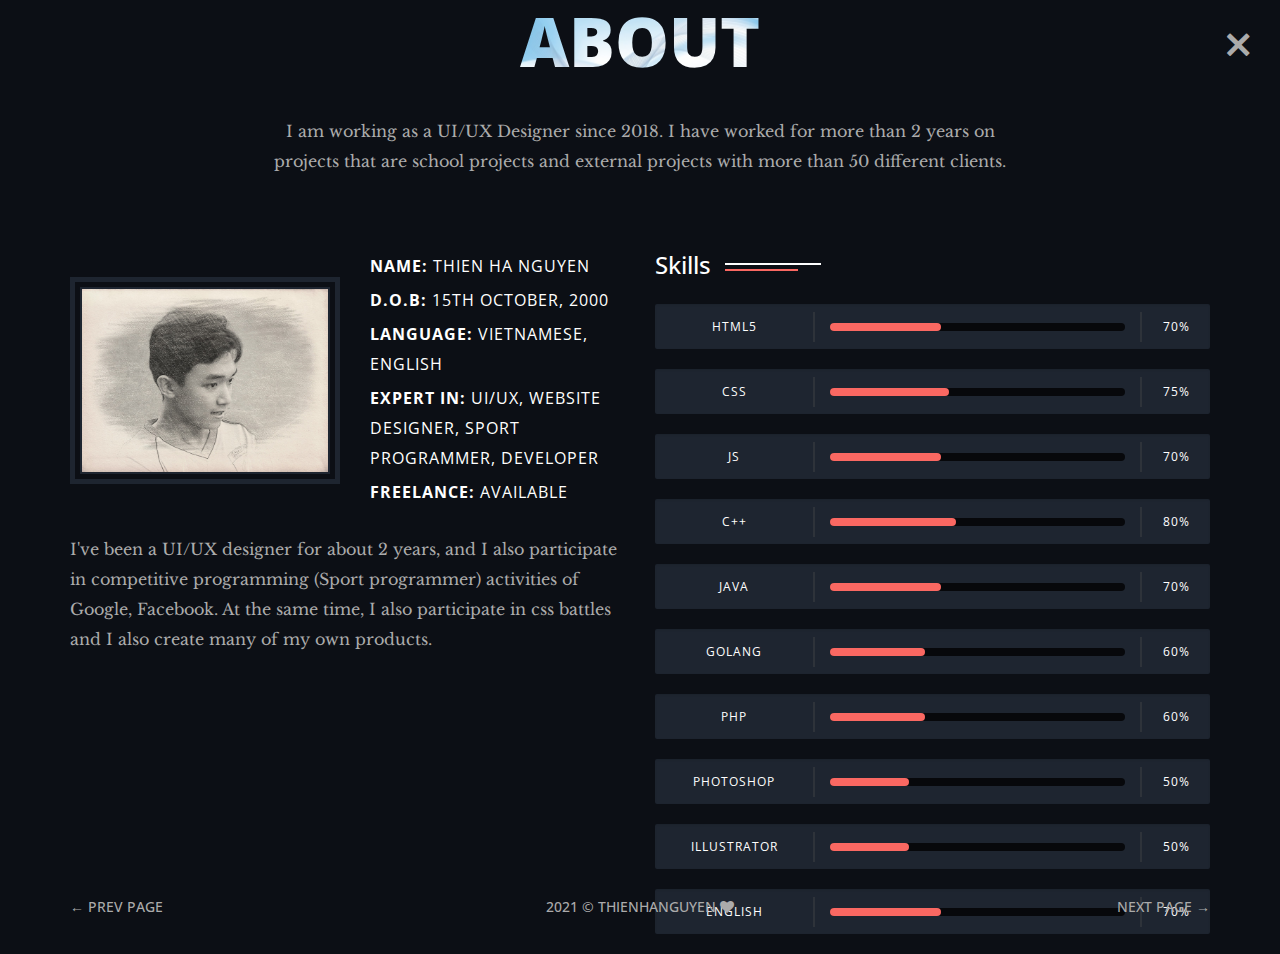
==== about.html @ 77c4aa9f "Update" ====
<!DOCTYPE html>
<html class="no-js" lang="">
    <head>
        <!-- meta charset -->
        <meta charset="utf-8">
        <!-- site title -->
        <title>NguyenThienHa | Portfolio</title>
        <!-- meta description -->
        <meta name="description" content="">
        <!-- mobile viwport meta -->
        <meta name="viewport" content="width=device-width, initial-scale=1">
        <!-- fevicon -->
        <link rel="shortcut icon" type="image/x-icon" href="favicon.ico">
        
        <!-- ================================
        CSS Files
        ================================= -->
        <link href="https://fonts.googleapis.com/css?family=Libre+Baskerville:400,400i|Open+Sans:400,600,700,800" rel="stylesheet">
        <link href="https://fonts.googleapis.com/css?family=Poppins:300,400,500,600,700" rel="stylesheet">
        <link href="https://fonts.googleapis.com/css?family=Abril+Fatface&display=swap" rel="stylesheet">
        <link rel="stylesheet" href="https://stackpath.bootstrapcdn.com/font-awesome/4.7.0/css/font-awesome.min.css">
        <link rel="stylesheet" href="css/themefisher-fonts.min.css">
        <link rel="stylesheet" href="css/bootstrap.min.css">
        <link rel="stylesheet" href="css/main.css">
        <link rel="stylesheet" href="css/dark.css">
        <link id="color-changer" rel="stylesheet" href="css/colors/color-0.css">
    </head>

    <body class="dark">

        <div class="preloader">
            <div class="loading-mask"></div>
            <div class="loading-mask"></div>
            <div class="loading-mask"></div>
            <div class="loading-mask"></div>
            <div class="loading-mask"></div>
        </div>
        

        <main class="site-wrapper">
            <div class="pt-table">
                <div class="pt-tablecell page-about relative">
                    <!-- .close -->
                    <a href="./" class="page-close"><i class="tf-ion-close"></i></a>
                    <!-- /.close -->

                    <div class="container">
                        <div class="row">
                            <div class="col-xs-12 col-md-offset-1 col-md-10 col-lg-offset-2 col-lg-8">
                                <div class="page-title text-center">
                                    <h2 style="background-image: url(img/bg1.jpg)">About <span class="title-bg">Nguyen Thien Ha</span></h2>
                                    <p>I am working as a UI/UX Designer since 2018. I have worked for more than 2 years on projects that are school projects and external projects with more than 50 different clients.</p>
                                </div>
                            </div>

                            <div class="col-xs-12 col-md-6">
                                <div class="about-author">
                                    <figure class="author-thumb">
                                        <img src="img/author.png" alt="">
                                    </figure> <!-- /.author-bio -->
                                    <div class="author-desc">
                                        <p><b>Name:</b> Thien Ha Nguyen</p>
                                        <p><b>D.O.B:</b> 15th October, 2000</p>
                                        <p><b>Language:</b> Vietnamese, English</p>
                                        <p><b>Expert in:</b> UI/UX, Website designer, Sport programmer, Developer</p>
                                        <p><b>Freelance:</b> Available</p>
                                    </div>
                                    <!-- /.author-desc -->
                                </div> <!-- /.about-author -->
                                <p>I've been a UI/UX designer for about 2 years, and I also participate in competitive programming (Sport programmer) activities of Google, Facebook. At the same time, I also participate in css battles and I also create many of my own products.</p>
                            </div> <!-- /.col -->

                            <div class="col-xs-12 col-md-6">
                                <div class="section-title clear">
                                    <h3>Skills</h3>
                                </div>
                                <div class="skill-wrapper">
                                    <div class="progress clear">
                                        <div class="skill-name">HTML5</div>
                                        <div class="skill-bar">
                                            <div class="bar"></div>
                                        </div>
                                        <div class="skill-lavel" data-skill-value="70%"></div>
                                    </div> <!-- /.progress -->
                                    <div class="progress clear">
                                        <div class="skill-name">css</div>
                                        <div class="skill-bar">
                                            <div class="bar"></div>
                                        </div>
                                        <div class="skill-lavel" data-skill-value="75%"></div>
                                    </div> <!-- /.progress -->
                                    <div class="progress clear">
                                        <div class="skill-name">JS</div>
                                        <div class="skill-bar">
                                            <div class="bar"></div>
                                        </div>
                                        <div class="skill-lavel" data-skill-value="70%"></div>
                                    </div> <!-- /.progress -->
                                    <div class="progress clear">
                                        <div class="skill-name">C++</div>
                                        <div class="skill-bar">
                                            <div class="bar"></div>
                                        </div>
                                        <div class="skill-lavel" data-skill-value="80%"></div>
                                    </div> <!-- /.progress -->
                                    <div class="progress clear">
                                        <div class="skill-name">Java</div>
                                        <div class="skill-bar">
                                            <div class="bar"></div>
                                        </div>
                                        <div class="skill-lavel" data-skill-value="70%"></div>
                                    </div> <!-- /.progress -->
                                    <div class="progress clear">
                                        <div class="skill-name">Golang</div>
                                        <div class="skill-bar">
                                            <div class="bar"></div>
                                        </div>
                                        <div class="skill-lavel" data-skill-value="60%"></div>
                                    </div> <!-- /.progress -->
                                    <div class="progress clear">
                                        <div class="skill-name">PHP</div>
                                        <div class="skill-bar">
                                            <div class="bar"></div>
                                        </div>
                                        <div class="skill-lavel" data-skill-value="60%"></div>
                                    </div> <!-- /.progress -->
                                    <div class="progress clear">
                                        <div class="skill-name">Photoshop</div>
                                        <div class="skill-bar">
                                            <div class="bar"></div>
                                        </div>
                                        <div class="skill-lavel" data-skill-value="50%"></div>
                                    </div> <!-- /.progress -->
                                    <div class="progress clear">
                                        <div class="skill-name">Illustrator</div>
                                        <div class="skill-bar">
                                            <div class="bar"></div>
                                        </div>
                                        <div class="skill-lavel" data-skill-value="50%"></div>
                                    </div> <!-- /.progress -->                                   
                                    <div class="progress clear">
                                        <div class="skill-name">English</div>
                                        <div class="skill-bar">
                                            <div class="bar"></div>
                                        </div>
                                        <div class="skill-lavel" data-skill-value="70%"></div>
                                    </div> <!-- /.progress -->
                                </div> <!-- /.skill-wrapper -->
                            </div> <!-- /.col -->
                        </div> <!-- /.row -->
                    </div> <!-- /.container -->

                    <nav class="page-nav clear">
                        <div class="container">
                            <div class="flex flex-middle space-between">
                                <span class="prev-page"><a href="welcome.html" class="link">&larr; Prev Page</a></span>
                                <span class="copyright hidden-xs">2021 &copy; ThienHaNguyen <i class="fa fa-heart" aria-hidden="true"></i></span>
                                <span class="next-page"><a href="services.html" class="link">Next Page &rarr;</a></span>
                            </div>
                        </div>
                        <!-- /.page-nav -->
                    </nav>
                    <!-- /.container -->
                </div> <!-- /.pt-tablecell -->
            </div> <!-- /.pt-table -->
        </main> <!-- /.site-wrapper -->
        
        <!-- ================================
        JavaScript Libraries
        ================================= -->
        <script src="js/vendor/jquery-2.2.4.min.js"></script>
        <script src="js/vendor/bootstrap.min.js"></script>
        <script src="js/jquery.easing.min.js"></script>
        <script src="js/isotope.pkgd.min.js"></script>
        <script src="js/jquery.nicescroll.min.js"></script>
        <script src="js/owl.carousel.min.js"></script>
        <script src="js/jquery-validation.min.js"></script>
        <script src="js/main.js"></script>
    </body>
</html>
---- css/themefisher-fonts.min.css ----
@font-face {
  font-family: 'themefisher-font';
  src:  url('../fonts/themefisher-font.eot?ug5hnh');
  src:  url('../fonts/themefisher-font.eot?ug5hnh#iefix') format('embedded-opentype'),
    url('../fonts/themefisher-font.ttf?ug5hnh') format('truetype'),
    url('../fonts/themefisher-font.woff?ug5hnh') format('woff'),
    url('../fonts/themefisher-font.svg?ug5hnh#themefisher-font') format('svg');
  font-weight: normal;
  font-style: normal;
}

[class^="tf-"], [class*=" tf-"] {
  /* use !important to prevent issues with browser extensions that change fonts */
  font-family: 'themefisher-font' !important;
  speak: none;
  font-style: normal;
  font-weight: normal;
  font-variant: normal;
  text-transform: none;
  line-height: 1;

  /* Better Font Rendering =========== */
  -webkit-font-smoothing: antialiased;
  -moz-osx-font-smoothing: grayscale;
}

.tf-ion-alert-circled:before {
  content: "\f100";
}
.tf-ion-alert:before {
  content: "\f101";
}
.tf-ion-android-add-circle:before {
  content: "\f359";
}
.tf-ion-android-add:before {
  content: "\f2c7";
}
.tf-ion-android-alarm-clock:before {
  content: "\f35a";
}
.tf-ion-android-alert:before {
  content: "\f35b";
}
.tf-ion-android-apps:before {
  content: "\f35c";
}
.tf-ion-android-archive:before {
  content: "\f2c9";
}
.tf-ion-android-arrow-back:before {
  content: "\f2ca";
}
.tf-ion-android-arrow-down:before {
  content: "\f35d";
}
.tf-ion-android-arrow-dropdown-circle:before {
  content: "\f35e";
}
.tf-ion-android-arrow-dropdown:before {
  content: "\f35f";
}
.tf-ion-android-arrow-dropleft-circle:before {
  content: "\f360";
}
.tf-ion-android-arrow-dropleft:before {
  content: "\f361";
}
.tf-ion-android-arrow-dropright-circle:before {
  content: "\f362";
}
.tf-ion-android-arrow-dropright:before {
  content: "\f363";
}
.tf-ion-android-arrow-dropup-circle:before {
  content: "\f364";
}
.tf-ion-android-arrow-dropup:before {
  content: "\f365";
}
.tf-ion-android-arrow-forward:before {
  content: "\f30f";
}
.tf-ion-android-arrow-up:before {
  content: "\f366";
}
.tf-ion-android-attach:before {
  content: "\f367";
}
.tf-ion-android-bar:before {
  content: "\f368";
}
.tf-ion-android-bicycle:before {
  content: "\f369";
}
.tf-ion-android-boat:before {
  content: "\f36a";
}
.tf-ion-android-bookmark:before {
  content: "\f36b";
}
.tf-ion-android-bulb:before {
  content: "\f36c";
}
.tf-ion-android-bus:before {
  content: "\f36d";
}
.tf-ion-android-calendar:before {
  content: "\f2d1";
}
.tf-ion-android-call:before {
  content: "\f2d2";
}
.tf-ion-android-camera:before {
  content: "\f2d3";
}
.tf-ion-android-cancel:before {
  content: "\f36e";
}
.tf-ion-android-car:before {
  content: "\f36f";
}
.tf-ion-android-cart:before {
  content: "\f370";
}
.tf-ion-android-chat:before {
  content: "\f2d4";
}
.tf-ion-android-checkbox-blank:before {
  content: "\f371";
}
.tf-ion-android-checkbox-outline-blank:before {
  content: "\f372";
}
.tf-ion-android-checkbox-outline:before {
  content: "\f373";
}
.tf-ion-android-checkbox:before {
  content: "\f374";
}
.tf-ion-android-checkmark-circle:before {
  content: "\f375";
}
.tf-ion-android-clipboard:before {
  content: "\f376";
}
.tf-ion-android-close:before {
  content: "\f2d7";
}
.tf-ion-android-cloud-circle:before {
  content: "\f377";
}
.tf-ion-android-cloud-done:before {
  content: "\f378";
}
.tf-ion-android-cloud-outline:before {
  content: "\f379";
}
.tf-ion-android-cloud:before {
  content: "\f37a";
}
.tf-ion-android-color-palette:before {
  content: "\f37b";
}
.tf-ion-android-compass:before {
  content: "\f37c";
}
.tf-ion-android-contact:before {
  content: "\f2d8";
}
.tf-ion-android-contacts:before {
  content: "\f2d9";
}
.tf-ion-android-contract:before {
  content: "\f37d";
}
.tf-ion-android-create:before {
  content: "\f37e";
}
.tf-ion-android-delete:before {
  content: "\f37f";
}
.tf-ion-android-desktop:before {
  content: "\f380";
}
.tf-ion-android-document:before {
  content: "\f381";
}
.tf-ion-android-done-all:before {
  content: "\f382";
}
.tf-ion-android-done:before {
  content: "\f383";
}
.tf-ion-android-download:before {
  content: "\f2dd";
}
.tf-ion-android-drafts:before {
  content: "\f384";
}
.tf-ion-android-exit:before {
  content: "\f385";
}
.tf-ion-android-expand:before {
  content: "\f386";
}
.tf-ion-android-favorite-outline:before {
  content: "\f387";
}
.tf-ion-android-favorite:before {
  content: "\f388";
}
.tf-ion-android-film:before {
  content: "\f389";
}
.tf-ion-android-folder-open:before {
  content: "\f38a";
}
.tf-ion-android-folder:before {
  content: "\f2e0";
}
.tf-ion-android-funnel:before {
  content: "\f38b";
}
.tf-ion-android-globe:before {
  content: "\f38c";
}
.tf-ion-android-hand:before {
  content: "\f2e3";
}
.tf-ion-android-hangout:before {
  content: "\f38d";
}
.tf-ion-android-happy:before {
  content: "\f38e";
}
.tf-ion-android-home:before {
  content: "\f38f";
}
.tf-ion-android-image:before {
  content: "\f2e4";
}
.tf-ion-android-laptop:before {
  content: "\f390";
}
.tf-ion-android-list:before {
  content: "\f391";
}
.tf-ion-android-locate:before {
  content: "\f2e9";
}
.tf-ion-android-lock:before {
  content: "\f392";
}
.tf-ion-android-mail:before {
  content: "\f2eb";
}
.tf-ion-android-map:before {
  content: "\f393";
}
.tf-ion-android-menu:before {
  content: "\f394";
}
.tf-ion-android-microphone-off:before {
  content: "\f395";
}
.tf-ion-android-microphone:before {
  content: "\f2ec";
}
.tf-ion-android-more-horizontal:before {
  content: "\f396";
}
.tf-ion-android-more-vertical:before {
  content: "\f397";
}
.tf-ion-android-navigate:before {
  content: "\f398";
}
.tf-ion-android-notifications-none:before {
  content: "\f399";
}
.tf-ion-android-notifications-off:before {
  content: "\f39a";
}
.tf-ion-android-notifications:before {
  content: "\f39b";
}
.tf-ion-android-open:before {
  content: "\f39c";
}
.tf-ion-android-options:before {
  content: "\f39d";
}
.tf-ion-android-people:before {
  content: "\f39e";
}
.tf-ion-android-person-add:before {
  content: "\f39f";
}
.tf-ion-android-person:before {
  content: "\f3a0";
}
.tf-ion-android-phone-landscape:before {
  content: "\f3a1";
}
.tf-ion-android-phone-portrait:before {
  content: "\f3a2";
}
.tf-ion-android-pin:before {
  content: "\f3a3";
}
.tf-ion-android-plane:before {
  content: "\f3a4";
}
.tf-ion-android-playstore:before {
  content: "\f2f0";
}
.tf-ion-android-print:before {
  content: "\f3a5";
}
.tf-ion-android-radio-button-off:before {
  content: "\f3a6";
}
.tf-ion-android-radio-button-on:before {
  content: "\f3a7";
}
.tf-ion-android-refresh:before {
  content: "\f3a8";
}
.tf-ion-android-remove-circle:before {
  content: "\f3a9";
}
.tf-ion-android-remove:before {
  content: "\f2f4";
}
.tf-ion-android-restaurant:before {
  content: "\f3aa";
}
.tf-ion-android-sad:before {
  content: "\f3ab";
}
.tf-ion-android-search:before {
  content: "\f2f5";
}
.tf-ion-android-send:before {
  content: "\f2f6";
}
.tf-ion-android-settings:before {
  content: "\f2f7";
}
.tf-ion-android-share-alt:before {
  content: "\f3ac";
}
.tf-ion-android-share:before {
  content: "\f2f8";
}
.tf-ion-android-star-half:before {
  content: "\f3ad";
}
.tf-ion-android-star-outline:before {
  content: "\f3ae";
}
.tf-ion-android-star:before {
  content: "\f2fc";
}
.tf-ion-android-stopwatch:before {
  content: "\f2fd";
}
.tf-ion-android-subway:before {
  content: "\f3af";
}
.tf-ion-android-sunny:before {
  content: "\f3b0";
}
.tf-ion-android-sync:before {
  content: "\f3b1";
}
.tf-ion-android-textsms:before {
  content: "\f3b2";
}
.tf-ion-android-time:before {
  content: "\f3b3";
}
.tf-ion-android-train:before {
  content: "\f3b4";
}
.tf-ion-android-unlock:before {
  content: "\f3b5";
}
.tf-ion-android-upload:before {
  content: "\f3b6";
}
.tf-ion-android-volume-down:before {
  content: "\f3b7";
}
.tf-ion-android-volume-mute:before {
  content: "\f3b8";
}
.tf-ion-android-volume-off:before {
  content: "\f3b9";
}
.tf-ion-android-volume-up:before {
  content: "\f3ba";
}
.tf-ion-android-walk:before {
  content: "\f3bb";
}
.tf-ion-android-warning:before {
  content: "\f3bc";
}
.tf-ion-android-watch:before {
  content: "\f3bd";
}
.tf-ion-android-wifi:before {
  content: "\f305";
}
.tf-ion-aperture:before {
  content: "\f313";
}
.tf-ion-archive:before {
  content: "\f102";
}
.tf-ion-arrow-down-a:before {
  content: "\f103";
}
.tf-ion-arrow-down-b:before {
  content: "\f104";
}
.tf-ion-arrow-down-c:before {
  content: "\f105";
}
.tf-ion-arrow-expand:before {
  content: "\f25e";
}
.tf-ion-arrow-graph-down-left:before {
  content: "\f25f";
}
.tf-ion-arrow-graph-down-right:before {
  content: "\f260";
}
.tf-ion-arrow-graph-up-left:before {
  content: "\f261";
}
.tf-ion-arrow-graph-up-right:before {
  content: "\f262";
}
.tf-ion-arrow-left-a:before {
  content: "\f106";
}
.tf-ion-arrow-left-b:before {
  content: "\f107";
}
.tf-ion-arrow-left-c:before {
  content: "\f108";
}
.tf-ion-arrow-move:before {
  content: "\f263";
}
.tf-ion-arrow-resize:before {
  content: "\f264";
}
.tf-ion-arrow-return-left:before {
  content: "\f265";
}
.tf-ion-arrow-return-right:before {
  content: "\f266";
}
.tf-ion-arrow-right-a:before {
  content: "\f109";
}
.tf-ion-arrow-right-b:before {
  content: "\f10a";
}
.tf-ion-arrow-right-c:before {
  content: "\f10b";
}
.tf-ion-arrow-shrink:before {
  content: "\f267";
}
.tf-ion-arrow-swap:before {
  content: "\f268";
}
.tf-ion-arrow-up-a:before {
  content: "\f10c";
}
.tf-ion-arrow-up-b:before {
  content: "\f10d";
}
.tf-ion-arrow-up-c:before {
  content: "\f10e";
}
.tf-ion-asterisk:before {
  content: "\f314";
}
.tf-ion-at:before {
  content: "\f10f";
}
.tf-ion-backspace-outline:before {
  content: "\f3be";
}
.tf-ion-backspace:before {
  content: "\f3bf";
}
.tf-ion-bag:before {
  content: "\f110";
}
.tf-ion-battery-charging:before {
  content: "\f111";
}
.tf-ion-battery-empty:before {
  content: "\f112";
}
.tf-ion-battery-full:before {
  content: "\f113";
}
.tf-ion-battery-half:before {
  content: "\f114";
}
.tf-ion-battery-low:before {
  content: "\f115";
}
.tf-ion-beaker:before {
  content: "\f269";
}
.tf-ion-beer:before {
  content: "\f26a";
}
.tf-ion-bluetooth:before {
  content: "\f116";
}
.tf-ion-bonfire:before {
  content: "\f315";
}
.tf-ion-bookmark:before {
  content: "\f26b";
}
.tf-ion-bowtie:before {
  content: "\f3c0";
}
.tf-ion-briefcase:before {
  content: "\f26c";
}
.tf-ion-bug:before {
  content: "\f2be";
}
.tf-ion-calculator:before {
  content: "\f26d";
}
.tf-ion-calendar:before {
  content: "\f117";
}
.tf-ion-camera:before {
  content: "\f118";
}
.tf-ion-card:before {
  content: "\f119";
}
.tf-ion-cash:before {
  content: "\f316";
}
.tf-ion-chatbox-working:before {
  content: "\f11a";
}
.tf-ion-chatbox:before {
  content: "\f11b";
}
.tf-ion-chatboxes:before {
  content: "\f11c";
}
.tf-ion-chatbubble-working:before {
  content: "\f11d";
}
.tf-ion-chatbubble:before {
  content: "\f11e";
}
.tf-ion-chatbubbles:before {
  content: "\f11f";
}
.tf-ion-checkmark-circled:before {
  content: "\f120";
}
.tf-ion-checkmark-round:before {
  content: "\f121";
}
.tf-ion-checkmark:before {
  content: "\f122";
}
.tf-ion-chevron-down:before {
  content: "\f123";
}
.tf-ion-chevron-left:before {
  content: "\f124";
}
.tf-ion-chevron-right:before {
  content: "\f125";
}
.tf-ion-chevron-up:before {
  content: "\f126";
}
.tf-ion-clipboard:before {
  content: "\f127";
}
.tf-ion-clock:before {
  content: "\f26e";
}
.tf-ion-close-circled:before {
  content: "\f128";
}
.tf-ion-close-round:before {
  content: "\f129";
}
.tf-ion-close:before {
  content: "\f12a";
}
.tf-ion-closed-captioning:before {
  content: "\f317";
}
.tf-ion-cloud:before {
  content: "\f12b";
}
.tf-ion-code-download:before {
  content: "\f26f";
}
.tf-ion-code-working:before {
  content: "\f270";
}
.tf-ion-code:before {
  content: "\f271";
}
.tf-ion-coffee:before {
  content: "\f272";
}
.tf-ion-compass:before {
  content: "\f273";
}
.tf-ion-compose:before {
  content: "\f12c";
}
.tf-ion-connection-bars:before {
  content: "\f274";
}
.tf-ion-contrast:before {
  content: "\f275";
}
.tf-ion-crop:before {
  content: "\f3c1";
}
.tf-ion-cube:before {
  content: "\f318";
}
.tf-ion-disc:before {
  content: "\f12d";
}
.tf-ion-document-text:before {
  content: "\f12e";
}
.tf-ion-document:before {
  content: "\f12f";
}
.tf-ion-drag:before {
  content: "\f130";
}
.tf-ion-earth:before {
  content: "\f276";
}
.tf-ion-easel:before {
  content: "\f3c2";
}
.tf-ion-edit:before {
  content: "\f2bf";
}
.tf-ion-egg:before {
  content: "\f277";
}
.tf-ion-eject:before {
  content: "\f131";
}
.tf-ion-email-unread:before {
  content: "\f3c3";
}
.tf-ion-email:before {
  content: "\f132";
}
.tf-ion-erlenmeyer-flask-bubbles:before {
  content: "\f3c4";
}
.tf-ion-erlenmeyer-flask:before {
  content: "\f3c5";
}
.tf-ion-eye-disabled:before {
  content: "\f306";
}
.tf-ion-eye:before {
  content: "\f133";
}
.tf-ion-female:before {
  content: "\f278";
}
.tf-ion-filing:before {
  content: "\f134";
}
.tf-ion-film-marker:before {
  content: "\f135";
}
.tf-ion-fireball:before {
  content: "\f319";
}
.tf-ion-flag:before {
  content: "\f279";
}
.tf-ion-flame:before {
  content: "\f31a";
}
.tf-ion-flash-off:before {
  content: "\f136";
}
.tf-ion-flash:before {
  content: "\f137";
}
.tf-ion-folder:before {
  content: "\f139";
}
.tf-ion-fork-repo:before {
  content: "\f2c0";
}
.tf-ion-fork:before {
  content: "\f27a";
}
.tf-ion-forward:before {
  content: "\f13a";
}
.tf-ion-funnel:before {
  content: "\f31b";
}
.tf-ion-gear-a:before {
  content: "\f13d";
}
.tf-ion-gear-b:before {
  content: "\f13e";
}
.tf-ion-grid:before {
  content: "\f13f";
}
.tf-ion-hammer:before {
  content: "\f27b";
}
.tf-ion-happy-outline:before {
  content: "\f3c6";
}
.tf-ion-happy:before {
  content: "\f31c";
}
.tf-ion-headphone:before {
  content: "\f140";
}
.tf-ion-heart-broken:before {
  content: "\f31d";
}
.tf-ion-heart:before {
  content: "\f141";
}
.tf-ion-help-buoy:before {
  content: "\f27c";
}
.tf-ion-help-circled:before {
  content: "\f142";
}
.tf-ion-help:before {
  content: "\f143";
}
.tf-ion-home:before {
  content: "\f144";
}
.tf-ion-icecream:before {
  content: "\f27d";
}
.tf-ion-image:before {
  content: "\f147";
}
.tf-ion-images:before {
  content: "\f148";
}
.tf-ion-information-circled:before {
  content: "\f149";
}
.tf-ion-information:before {
  content: "\f14a";
}
.tf-ion-ionic:before {
  content: "\f14b";
}
.tf-ion-ios-alarm-outline:before {
  content: "\f3c7";
}
.tf-ion-ios-alarm:before {
  content: "\f3c8";
}
.tf-ion-ios-albums-outline:before {
  content: "\f3c9";
}
.tf-ion-ios-albums:before {
  content: "\f3ca";
}
.tf-ion-ios-americanfootball-outline:before {
  content: "\f3cb";
}
.tf-ion-ios-americanfootball:before {
  content: "\f3cc";
}
.tf-ion-ios-analytics-outline:before {
  content: "\f3cd";
}
.tf-ion-ios-analytics:before {
  content: "\f3ce";
}
.tf-ion-ios-arrow-back:before {
  content: "\f3cf";
}
.tf-ion-ios-arrow-down:before {
  content: "\f3d0";
}
.tf-ion-ios-arrow-forward:before {
  content: "\f3d1";
}
.tf-ion-ios-arrow-left:before {
  content: "\f3d2";
}
.tf-ion-ios-arrow-right:before {
  content: "\f3d3";
}
.tf-ion-ios-arrow-thin-down:before {
  content: "\f3d4";
}
.tf-ion-ios-arrow-thin-left:before {
  content: "\f3d5";
}
.tf-ion-ios-arrow-thin-right:before {
  content: "\f3d6";
}
.tf-ion-ios-arrow-thin-up:before {
  content: "\f3d7";
}
.tf-ion-ios-arrow-up:before {
  content: "\f3d8";
}
.tf-ion-ios-at-outline:before {
  content: "\f3d9";
}
.tf-ion-ios-at:before {
  content: "\f3da";
}
.tf-ion-ios-barcode-outline:before {
  content: "\f3db";
}
.tf-ion-ios-barcode:before {
  content: "\f3dc";
}
.tf-ion-ios-baseball-outline:before {
  content: "\f3dd";
}
.tf-ion-ios-baseball:before {
  content: "\f3de";
}
.tf-ion-ios-basketball-outline:before {
  content: "\f3df";
}
.tf-ion-ios-basketball:before {
  content: "\f3e0";
}
.tf-ion-ios-bell-outline:before {
  content: "\f3e1";
}
.tf-ion-ios-bell:before {
  content: "\f3e2";
}
.tf-ion-ios-body-outline:before {
  content: "\f3e3";
}
.tf-ion-ios-body:before {
  content: "\f3e4";
}
.tf-ion-ios-bolt-outline:before {
  content: "\f3e5";
}
.tf-ion-ios-bolt:before {
  content: "\f3e6";
}
.tf-ion-ios-book-outline:before {
  content: "\f3e7";
}
.tf-ion-ios-book:before {
  content: "\f3e8";
}
.tf-ion-ios-bookmarks-outline:before {
  content: "\f3e9";
}
.tf-ion-ios-bookmarks:before {
  content: "\f3ea";
}
.tf-ion-ios-box-outline:before {
  content: "\f3eb";
}
.tf-ion-ios-box:before {
  content: "\f3ec";
}
.tf-ion-ios-briefcase-outline:before {
  content: "\f3ed";
}
.tf-ion-ios-briefcase:before {
  content: "\f3ee";
}
.tf-ion-ios-browsers-outline:before {
  content: "\f3ef";
}
.tf-ion-ios-browsers:before {
  content: "\f3f0";
}
.tf-ion-ios-calculator-outline:before {
  content: "\f3f1";
}
.tf-ion-ios-calculator:before {
  content: "\f3f2";
}
.tf-ion-ios-calendar-outline:before {
  content: "\f3f3";
}
.tf-ion-ios-calendar:before {
  content: "\f3f4";
}
.tf-ion-ios-camera-outline:before {
  content: "\f3f5";
}
.tf-ion-ios-camera:before {
  content: "\f3f6";
}
.tf-ion-ios-cart-outline:before {
  content: "\f3f7";
}
.tf-ion-ios-cart:before {
  content: "\f3f8";
}
.tf-ion-ios-chatboxes-outline:before {
  content: "\f3f9";
}
.tf-ion-ios-chatboxes:before {
  content: "\f3fa";
}
.tf-ion-ios-chatbubble-outline:before {
  content: "\f3fb";
}
.tf-ion-ios-chatbubble:before {
  content: "\f3fc";
}
.tf-ion-ios-checkmark-empty:before {
  content: "\f3fd";
}
.tf-ion-ios-checkmark-outline:before {
  content: "\f3fe";
}
.tf-ion-ios-checkmark:before {
  content: "\f3ff";
}
.tf-ion-ios-circle-filled:before {
  content: "\f400";
}
.tf-ion-ios-circle-outline:before {
  content: "\f401";
}
.tf-ion-ios-clock-outline:before {
  content: "\f402";
}
.tf-ion-ios-clock:before {
  content: "\f403";
}
.tf-ion-ios-close-empty:before {
  content: "\f404";
}
.tf-ion-ios-close-outline:before {
  content: "\f405";
}
.tf-ion-ios-close:before {
  content: "\f406";
}
.tf-ion-ios-cloud-download-outline:before {
  content: "\f407";
}
.tf-ion-ios-cloud-download:before {
  content: "\f408";
}
.tf-ion-ios-cloud-outline:before {
  content: "\f409";
}
.tf-ion-ios-cloud-upload-outline:before {
  content: "\f40a";
}
.tf-ion-ios-cloud-upload:before {
  content: "\f40b";
}
.tf-ion-ios-cloud:before {
  content: "\f40c";
}
.tf-ion-ios-cloudy-night-outline:before {
  content: "\f40d";
}
.tf-ion-ios-cloudy-night:before {
  content: "\f40e";
}
.tf-ion-ios-cloudy-outline:before {
  content: "\f40f";
}
.tf-ion-ios-cloudy:before {
  content: "\f410";
}
.tf-ion-ios-cog-outline:before {
  content: "\f411";
}
.tf-ion-ios-cog:before {
  content: "\f412";
}
.tf-ion-ios-color-filter-outline:before {
  content: "\f413";
}
.tf-ion-ios-color-filter:before {
  content: "\f414";
}
.tf-ion-ios-color-wand-outline:before {
  content: "\f415";
}
.tf-ion-ios-color-wand:before {
  content: "\f416";
}
.tf-ion-ios-compose-outline:before {
  content: "\f417";
}
.tf-ion-ios-compose:before {
  content: "\f418";
}
.tf-ion-ios-contact-outline:before {
  content: "\f419";
}
.tf-ion-ios-contact:before {
  content: "\f41a";
}
.tf-ion-ios-copy-outline:before {
  content: "\f41b";
}
.tf-ion-ios-copy:before {
  content: "\f41c";
}
.tf-ion-ios-crop-strong:before {
  content: "\f41d";
}
.tf-ion-ios-crop:before {
  content: "\f41e";
}
.tf-ion-ios-download-outline:before {
  content: "\f41f";
}
.tf-ion-ios-download:before {
  content: "\f420";
}
.tf-ion-ios-drag:before {
  content: "\f421";
}
.tf-ion-ios-email-outline:before {
  content: "\f422";
}
.tf-ion-ios-email:before {
  content: "\f423";
}
.tf-ion-ios-eye-outline:before {
  content: "\f424";
}
.tf-ion-ios-eye:before {
  content: "\f425";
}
.tf-ion-ios-fastforward-outline:before {
  content: "\f426";
}
.tf-ion-ios-fastforward:before {
  content: "\f427";
}
.tf-ion-ios-filing-outline:before {
  content: "\f428";
}
.tf-ion-ios-filing:before {
  content: "\f429";
}
.tf-ion-ios-film-outline:before {
  content: "\f42a";
}
.tf-ion-ios-film:before {
  content: "\f42b";
}
.tf-ion-ios-flag-outline:before {
  content: "\f42c";
}
.tf-ion-ios-flag:before {
  content: "\f42d";
}
.tf-ion-ios-flame-outline:before {
  content: "\f42e";
}
.tf-ion-ios-flame:before {
  content: "\f42f";
}
.tf-ion-ios-flask-outline:before {
  content: "\f430";
}
.tf-ion-ios-flask:before {
  content: "\f431";
}
.tf-ion-ios-flower-outline:before {
  content: "\f432";
}
.tf-ion-ios-flower:before {
  content: "\f433";
}
.tf-ion-ios-folder-outline:before {
  content: "\f434";
}
.tf-ion-ios-folder:before {
  content: "\f435";
}
.tf-ion-ios-football-outline:before {
  content: "\f436";
}
.tf-ion-ios-football:before {
  content: "\f437";
}
.tf-ion-ios-game-controller-a-outline:before {
  content: "\f438";
}
.tf-ion-ios-game-controller-a:before {
  content: "\f439";
}
.tf-ion-ios-game-controller-b-outline:before {
  content: "\f43a";
}
.tf-ion-ios-game-controller-b:before {
  content: "\f43b";
}
.tf-ion-ios-gear-outline:before {
  content: "\f43c";
}
.tf-ion-ios-gear:before {
  content: "\f43d";
}
.tf-ion-ios-glasses-outline:before {
  content: "\f43e";
}
.tf-ion-ios-glasses:before {
  content: "\f43f";
}
.tf-ion-ios-grid-view-outline:before {
  content: "\f440";
}
.tf-ion-ios-grid-view:before {
  content: "\f441";
}
.tf-ion-ios-heart-outline:before {
  content: "\f442";
}
.tf-ion-ios-heart:before {
  content: "\f443";
}
.tf-ion-ios-help-empty:before {
  content: "\f444";
}
.tf-ion-ios-help-outline:before {
  content: "\f445";
}
.tf-ion-ios-help:before {
  content: "\f446";
}
.tf-ion-ios-home-outline:before {
  content: "\f447";
}
.tf-ion-ios-home:before {
  content: "\f448";
}
.tf-ion-ios-infinite-outline:before {
  content: "\f449";
}
.tf-ion-ios-infinite:before {
  content: "\f44a";
}
.tf-ion-ios-information-empty:before {
  content: "\f44b";
}
.tf-ion-ios-information-outline:before {
  content: "\f44c";
}
.tf-ion-ios-information:before {
  content: "\f44d";
}
.tf-ion-ios-ionic-outline:before {
  content: "\f44e";
}
.tf-ion-ios-keypad-outline:before {
  content: "\f44f";
}
.tf-ion-ios-keypad:before {
  content: "\f450";
}
.tf-ion-ios-lightbulb-outline:before {
  content: "\f451";
}
.tf-ion-ios-lightbulb:before {
  content: "\f452";
}
.tf-ion-ios-list-outline:before {
  content: "\f453";
}
.tf-ion-ios-list:before {
  content: "\f454";
}
.tf-ion-ios-location-outline:before {
  content: "\f455";
}
.tf-ion-ios-location:before {
  content: "\f456";
}
.tf-ion-ios-locked-outline:before {
  content: "\f457";
}
.tf-ion-ios-locked:before {
  content: "\f458";
}
.tf-ion-ios-loop-strong:before {
  content: "\f459";
}
.tf-ion-ios-loop:before {
  content: "\f45a";
}
.tf-ion-ios-medical-outline:before {
  content: "\f45b";
}
.tf-ion-ios-medical:before {
  content: "\f45c";
}
.tf-ion-ios-medkit-outline:before {
  content: "\f45d";
}
.tf-ion-ios-medkit:before {
  content: "\f45e";
}
.tf-ion-ios-mic-off:before {
  content: "\f45f";
}
.tf-ion-ios-mic-outline:before {
  content: "\f460";
}
.tf-ion-ios-mic:before {
  content: "\f461";
}
.tf-ion-ios-minus-empty:before {
  content: "\f462";
}
.tf-ion-ios-minus-outline:before {
  content: "\f463";
}
.tf-ion-ios-minus:before {
  content: "\f464";
}
.tf-ion-ios-monitor-outline:before {
  content: "\f465";
}
.tf-ion-ios-monitor:before {
  content: "\f466";
}
.tf-ion-ios-moon-outline:before {
  content: "\f467";
}
.tf-ion-ios-moon:before {
  content: "\f468";
}
.tf-ion-ios-more-outline:before {
  content: "\f469";
}
.tf-ion-ios-more:before {
  content: "\f46a";
}
.tf-ion-ios-musical-note:before {
  content: "\f46b";
}
.tf-ion-ios-musical-notes:before {
  content: "\f46c";
}
.tf-ion-ios-navigate-outline:before {
  content: "\f46d";
}
.tf-ion-ios-navigate:before {
  content: "\f46e";
}
.tf-ion-ios-nutrition-outline:before {
  content: "\f46f";
}
.tf-ion-ios-nutrition:before {
  content: "\f470";
}
.tf-ion-ios-paper-outline:before {
  content: "\f471";
}
.tf-ion-ios-paper:before {
  content: "\f472";
}
.tf-ion-ios-paperplane-outline:before {
  content: "\f473";
}
.tf-ion-ios-paperplane:before {
  content: "\f474";
}
.tf-ion-ios-partlysunny-outline:before {
  content: "\f475";
}
.tf-ion-ios-partlysunny:before {
  content: "\f476";
}
.tf-ion-ios-pause-outline:before {
  content: "\f477";
}
.tf-ion-ios-pause:before {
  content: "\f478";
}
.tf-ion-ios-paw-outline:before {
  content: "\f479";
}
.tf-ion-ios-paw:before {
  content: "\f47a";
}
.tf-ion-ios-people-outline:before {
  content: "\f47b";
}
.tf-ion-ios-people:before {
  content: "\f47c";
}
.tf-ion-ios-person-outline:before {
  content: "\f47d";
}
.tf-ion-ios-person:before {
  content: "\f47e";
}
.tf-ion-ios-personadd-outline:before {
  content: "\f47f";
}
.tf-ion-ios-personadd:before {
  content: "\f480";
}
.tf-ion-ios-photos-outline:before {
  content: "\f481";
}
.tf-ion-ios-photos:before {
  content: "\f482";
}
.tf-ion-ios-pie-outline:before {
  content: "\f483";
}
.tf-ion-ios-pie:before {
  content: "\f484";
}
.tf-ion-ios-pint-outline:before {
  content: "\f485";
}
.tf-ion-ios-pint:before {
  content: "\f486";
}
.tf-ion-ios-play-outline:before {
  content: "\f487";
}
.tf-ion-ios-play:before {
  content: "\f488";
}
.tf-ion-ios-plus-empty:before {
  content: "\f489";
}
.tf-ion-ios-plus-outline:before {
  content: "\f48a";
}
.tf-ion-ios-plus:before {
  content: "\f48b";
}
.tf-ion-ios-pricetag-outline:before {
  content: "\f48c";
}
.tf-ion-ios-pricetag:before {
  content: "\f48d";
}
.tf-ion-ios-pricetags-outline:before {
  content: "\f48e";
}
.tf-ion-ios-pricetags:before {
  content: "\f48f";
}
.tf-ion-ios-printer-outline:before {
  content: "\f490";
}
.tf-ion-ios-printer:before {
  content: "\f491";
}
.tf-ion-ios-pulse-strong:before {
  content: "\f492";
}
.tf-ion-ios-pulse:before {
  content: "\f493";
}
.tf-ion-ios-rainy-outline:before {
  content: "\f494";
}
.tf-ion-ios-rainy:before {
  content: "\f495";
}
.tf-ion-ios-recording-outline:before {
  content: "\f496";
}
.tf-ion-ios-recording:before {
  content: "\f497";
}
.tf-ion-ios-redo-outline:before {
  content: "\f498";
}
.tf-ion-ios-redo:before {
  content: "\f499";
}
.tf-ion-ios-refresh-empty:before {
  content: "\f49a";
}
.tf-ion-ios-refresh-outline:before {
  content: "\f49b";
}
.tf-ion-ios-refresh:before {
  content: "\f49c";
}
.tf-ion-ios-reload:before {
  content: "\f49d";
}
.tf-ion-ios-reverse-camera-outline:before {
  content: "\f49e";
}
.tf-ion-ios-reverse-camera:before {
  content: "\f49f";
}
.tf-ion-ios-rewind-outline:before {
  content: "\f4a0";
}
.tf-ion-ios-rewind:before {
  content: "\f4a1";
}
.tf-ion-ios-rose-outline:before {
  content: "\f4a2";
}
.tf-ion-ios-rose:before {
  content: "\f4a3";
}
.tf-ion-ios-search-strong:before {
  content: "\f4a4";
}
.tf-ion-ios-search:before {
  content: "\f4a5";
}
.tf-ion-ios-settings-strong:before {
  content: "\f4a6";
}
.tf-ion-ios-settings:before {
  content: "\f4a7";
}
.tf-ion-ios-shuffle-strong:before {
  content: "\f4a8";
}
.tf-ion-ios-shuffle:before {
  content: "\f4a9";
}
.tf-ion-ios-skipbackward-outline:before {
  content: "\f4aa";
}
.tf-ion-ios-skipbackward:before {
  content: "\f4ab";
}
.tf-ion-ios-skipforward-outline:before {
  content: "\f4ac";
}
.tf-ion-ios-skipforward:before {
  content: "\f4ad";
}
.tf-ion-ios-snowy:before {
  content: "\f4ae";
}
.tf-ion-ios-speedometer-outline:before {
  content: "\f4af";
}
.tf-ion-ios-speedometer:before {
  content: "\f4b0";
}
.tf-ion-ios-star-half:before {
  content: "\f4b1";
}
.tf-ion-ios-star-outline:before {
  content: "\f4b2";
}
.tf-ion-ios-star:before {
  content: "\f4b3";
}
.tf-ion-ios-stopwatch-outline:before {
  content: "\f4b4";
}
.tf-ion-ios-stopwatch:before {
  content: "\f4b5";
}
.tf-ion-ios-sunny-outline:before {
  content: "\f4b6";
}
.tf-ion-ios-sunny:before {
  content: "\f4b7";
}
.tf-ion-ios-telephone-outline:before {
  content: "\f4b8";
}
.tf-ion-ios-telephone:before {
  content: "\f4b9";
}
.tf-ion-ios-tennisball-outline:before {
  content: "\f4ba";
}
.tf-ion-ios-tennisball:before {
  content: "\f4bb";
}
.tf-ion-ios-thunderstorm-outline:before {
  content: "\f4bc";
}
.tf-ion-ios-thunderstorm:before {
  content: "\f4bd";
}
.tf-ion-ios-time-outline:before {
  content: "\f4be";
}
.tf-ion-ios-time:before {
  content: "\f4bf";
}
.tf-ion-ios-timer-outline:before {
  content: "\f4c0";
}
.tf-ion-ios-timer:before {
  content: "\f4c1";
}
.tf-ion-ios-toggle-outline:before {
  content: "\f4c2";
}
.tf-ion-ios-toggle:before {
  content: "\f4c3";
}
.tf-ion-ios-trash-outline:before {
  content: "\f4c4";
}
.tf-ion-ios-trash:before {
  content: "\f4c5";
}
.tf-ion-ios-undo-outline:before {
  content: "\f4c6";
}
.tf-ion-ios-undo:before {
  content: "\f4c7";
}
.tf-ion-ios-unlocked-outline:before {
  content: "\f4c8";
}
.tf-ion-ios-unlocked:before {
  content: "\f4c9";
}
.tf-ion-ios-upload-outline:before {
  content: "\f4ca";
}
.tf-ion-ios-upload:before {
  content: "\f4cb";
}
.tf-ion-ios-videocam-outline:before {
  content: "\f4cc";
}
.tf-ion-ios-videocam:before {
  content: "\f4cd";
}
.tf-ion-ios-volume-high:before {
  content: "\f4ce";
}
.tf-ion-ios-volume-low:before {
  content: "\f4cf";
}
.tf-ion-ios-wineglass-outline:before {
  content: "\f4d0";
}
.tf-ion-ios-wineglass:before {
  content: "\f4d1";
}
.tf-ion-ios-world-outline:before {
  content: "\f4d2";
}
.tf-ion-ios-world:before {
  content: "\f4d3";
}
.tf-ion-ipad:before {
  content: "\f1f9";
}
.tf-ion-iphone:before {
  content: "\f1fa";
}
.tf-ion-ipod:before {
  content: "\f1fb";
}
.tf-ion-jet:before {
  content: "\f295";
}
.tf-ion-key:before {
  content: "\f296";
}
.tf-ion-knife:before {
  content: "\f297";
}
.tf-ion-laptop:before {
  content: "\f1fc";
}
.tf-ion-leaf:before {
  content: "\f1fd";
}
.tf-ion-levels:before {
  content: "\f298";
}
.tf-ion-lightbulb:before {
  content: "\f299";
}
.tf-ion-link:before {
  content: "\f1fe";
}
.tf-ion-load-a:before {
  content: "\f29a";
}
.tf-ion-load-b:before {
  content: "\f29b";
}
.tf-ion-load-c:before {
  content: "\f29c";
}
.tf-ion-load-d:before {
  content: "\f29d";
}
.tf-ion-location:before {
  content: "\f1ff";
}
.tf-ion-lock-combination:before {
  content: "\f4d4";
}
.tf-ion-locked:before {
  content: "\f200";
}
.tf-ion-log-in:before {
  content: "\f29e";
}
.tf-ion-log-out:before {
  content: "\f29f";
}
.tf-ion-loop:before {
  content: "\f201";
}
.tf-ion-magnet:before {
  content: "\f2a0";
}
.tf-ion-male:before {
  content: "\f2a1";
}
.tf-ion-man:before {
  content: "\f202";
}
.tf-ion-map:before {
  content: "\f203";
}
.tf-ion-medkit:before {
  content: "\f2a2";
}
.tf-ion-merge:before {
  content: "\f33f";
}
.tf-ion-mic-a:before {
  content: "\f204";
}
.tf-ion-mic-b:before {
  content: "\f205";
}
.tf-ion-mic-c:before {
  content: "\f206";
}
.tf-ion-minus-circled:before {
  content: "\f207";
}
.tf-ion-minus-round:before {
  content: "\f208";
}
.tf-ion-minus:before {
  content: "\f209";
}
.tf-ion-model-s:before {
  content: "\f2c1";
}
.tf-ion-monitor:before {
  content: "\f20a";
}
.tf-ion-more:before {
  content: "\f20b";
}
.tf-ion-mouse:before {
  content: "\f340";
}
.tf-ion-music-note:before {
  content: "\f20c";
}
.tf-ion-navicon-round:before {
  content: "\f20d";
}
.tf-ion-navicon:before {
  content: "\f20e";
}
.tf-ion-navigate:before {
  content: "\f2a3";
}
.tf-ion-network:before {
  content: "\f341";
}
.tf-ion-no-smoking:before {
  content: "\f2c2";
}
.tf-ion-nuclear:before {
  content: "\f2a4";
}
.tf-ion-outlet:before {
  content: "\f342";
}
.tf-ion-paintbrush:before {
  content: "\f4d5";
}
.tf-ion-paintbucket:before {
  content: "\f4d6";
}
.tf-ion-paper-airplane:before {
  content: "\f2c3";
}
.tf-ion-paperclip:before {
  content: "\f20f";
}
.tf-ion-pause:before {
  content: "\f210";
}
.tf-ion-person-add:before {
  content: "\f211";
}
.tf-ion-person-stalker:before {
  content: "\f212";
}
.tf-ion-person:before {
  content: "\f213";
}
.tf-ion-pie-graph:before {
  content: "\f2a5";
}
.tf-ion-pin:before {
  content: "\f2a6";
}
.tf-ion-pinpoint:before {
  content: "\f2a7";
}
.tf-ion-pizza:before {
  content: "\f2a8";
}
.tf-ion-plane:before {
  content: "\f214";
}
.tf-ion-planet:before {
  content: "\f343";
}
.tf-ion-play:before {
  content: "\f215";
}
.tf-ion-playstation:before {
  content: "\f30a";
}
.tf-ion-plus-circled:before {
  content: "\f216";
}
.tf-ion-plus-round:before {
  content: "\f217";
}
.tf-ion-plus:before {
  content: "\f218";
}
.tf-ion-podium:before {
  content: "\f344";
}
.tf-ion-pound:before {
  content: "\f219";
}
.tf-ion-power:before {
  content: "\f2a9";
}
.tf-ion-pricetag:before {
  content: "\f2aa";
}
.tf-ion-pricetags:before {
  content: "\f2ab";
}
.tf-ion-printer:before {
  content: "\f21a";
}
.tf-ion-pull-request:before {
  content: "\f345";
}
.tf-ion-qr-scanner:before {
  content: "\f346";
}
.tf-ion-quote:before {
  content: "\f347";
}
.tf-ion-radio-waves:before {
  content: "\f2ac";
}
.tf-ion-record:before {
  content: "\f21b";
}
.tf-ion-refresh:before {
  content: "\f21c";
}
.tf-ion-reply-all:before {
  content: "\f21d";
}
.tf-ion-reply:before {
  content: "\f21e";
}
.tf-ion-ribbon-a:before {
  content: "\f348";
}
.tf-ion-ribbon-b:before {
  content: "\f349";
}
.tf-ion-sad-outline:before {
  content: "\f4d7";
}
.tf-ion-sad:before {
  content: "\f34a";
}
.tf-ion-scissors:before {
  content: "\f34b";
}
.tf-ion-search:before {
  content: "\f21f";
}
.tf-ion-settings:before {
  content: "\f2ad";
}
.tf-ion-share:before {
  content: "\f220";
}
.tf-ion-shuffle:before {
  content: "\f221";
}
.tf-ion-skip-backward:before {
  content: "\f222";
}
.tf-ion-skip-forward:before {
  content: "\f223";
}
.tf-ion-social-android-outline:before {
  content: "\f224";
}
.tf-ion-social-android:before {
  content: "\f225";
}
.tf-ion-social-angular-outline:before {
  content: "\f4d8";
}
.tf-ion-social-angular:before {
  content: "\f4d9";
}
.tf-ion-social-apple-outline:before {
  content: "\f226";
}
.tf-ion-social-apple:before {
  content: "\f227";
}
.tf-ion-social-bitcoin-outline:before {
  content: "\f2ae";
}
.tf-ion-social-bitcoin:before {
  content: "\f2af";
}
.tf-ion-social-buffer-outline:before {
  content: "\f228";
}
.tf-ion-social-buffer:before {
  content: "\f229";
}
.tf-ion-social-chrome-outline:before {
  content: "\f4da";
}
.tf-ion-social-chrome:before {
  content: "\f4db";
}
.tf-ion-social-codepen-outline:before {
  content: "\f4dc";
}
.tf-ion-social-codepen:before {
  content: "\f4dd";
}
.tf-ion-social-css3-outline:before {
  content: "\f4de";
}
.tf-ion-social-css3:before {
  content: "\f4df";
}
.tf-ion-social-designernews-outline:before {
  content: "\f22a";
}
.tf-ion-social-designernews:before {
  content: "\f22b";
}
.tf-ion-social-dribbble-outline:before {
  content: "\f22c";
}
.tf-ion-social-dribbble:before {
  content: "\f22d";
}
.tf-ion-social-dropbox-outline:before {
  content: "\f22e";
}
.tf-ion-social-dropbox:before {
  content: "\f22f";
}
.tf-ion-social-euro-outline:before {
  content: "\f4e0";
}
.tf-ion-social-euro:before {
  content: "\f4e1";
}
.tf-ion-social-facebook-outline:before {
  content: "\f230";
}
.tf-ion-social-facebook:before {
  content: "\f231";
}
.tf-ion-social-foursquare-outline:before {
  content: "\f34c";
}
.tf-ion-social-foursquare:before {
  content: "\f34d";
}
.tf-ion-social-freebsd-devil:before {
  content: "\f2c4";
}
.tf-ion-social-github-outline:before {
  content: "\f232";
}
.tf-ion-social-github:before {
  content: "\f233";
}
.tf-ion-social-google-outline:before {
  content: "\f34e";
}
.tf-ion-social-google:before {
  content: "\f34f";
}
.tf-ion-social-googleplus-outline:before {
  content: "\f234";
}
.tf-ion-social-googleplus:before {
  content: "\f235";
}
.tf-ion-social-hackernews-outline:before {
  content: "\f236";
}
.tf-ion-social-hackernews:before {
  content: "\f237";
}
.tf-ion-social-html5-outline:before {
  content: "\f4e2";
}
.tf-ion-social-html5:before {
  content: "\f4e3";
}
.tf-ion-social-instagram-outline:before {
  content: "\f350";
}
.tf-ion-social-instagram:before {
  content: "\f351";
}
.tf-ion-social-javascript-outline:before {
  content: "\f4e4";
}
.tf-ion-social-javascript:before {
  content: "\f4e5";
}
.tf-ion-social-linkedin-outline:before {
  content: "\f238";
}
.tf-ion-social-linkedin:before {
  content: "\f239";
}
.tf-ion-social-markdown:before {
  content: "\f4e6";
}
.tf-ion-social-nodejs:before {
  content: "\f4e7";
}
.tf-ion-social-octocat:before {
  content: "\f4e8";
}
.tf-ion-social-pinterest-outline:before {
  content: "\f2b0";
}
.tf-ion-social-pinterest:before {
  content: "\f2b1";
}
.tf-ion-social-python:before {
  content: "\f4e9";
}
.tf-ion-social-reddit-outline:before {
  content: "\f23a";
}
.tf-ion-social-reddit:before {
  content: "\f23b";
}
.tf-ion-social-rss-outline:before {
  content: "\f23c";
}
.tf-ion-social-rss:before {
  content: "\f23d";
}
.tf-ion-social-sass:before {
  content: "\f4ea";
}
.tf-ion-social-skype-outline:before {
  content: "\f23e";
}
.tf-ion-social-skype:before {
  content: "\f23f";
}
.tf-ion-social-snapchat-outline:before {
  content: "\f4eb";
}
.tf-ion-social-snapchat:before {
  content: "\f4ec";
}
.tf-ion-social-tumblr-outline:before {
  content: "\f240";
}
.tf-ion-social-tumblr:before {
  content: "\f241";
}
.tf-ion-social-tux:before {
  content: "\f2c5";
}
.tf-ion-social-twitch-outline:before {
  content: "\f4ed";
}
.tf-ion-social-twitch:before {
  content: "\f4ee";
}
.tf-ion-social-twitter-outline:before {
  content: "\f242";
}
.tf-ion-social-twitter:before {
  content: "\f243";
}
.tf-ion-social-usd-outline:before {
  content: "\f352";
}
.tf-ion-social-usd:before {
  content: "\f353";
}
.tf-ion-social-vimeo-outline:before {
  content: "\f244";
}
.tf-ion-social-vimeo:before {
  content: "\f245";
}
.tf-ion-social-whatsapp-outline:before {
  content: "\f4ef";
}
.tf-ion-social-whatsapp:before {
  content: "\f4f0";
}
.tf-ion-social-windows-outline:before {
  content: "\f246";
}
.tf-ion-social-windows:before {
  content: "\f247";
}
.tf-ion-social-wordpress-outline:before {
  content: "\f248";
}
.tf-ion-social-wordpress:before {
  content: "\f249";
}
.tf-ion-social-yahoo-outline:before {
  content: "\f24a";
}
.tf-ion-social-yahoo:before {
  content: "\f24b";
}
.tf-ion-social-yen-outline:before {
  content: "\f4f1";
}
.tf-ion-social-yen:before {
  content: "\f4f2";
}
.tf-ion-social-youtube-outline:before {
  content: "\f24c";
}
.tf-ion-social-youtube:before {
  content: "\f24d";
}
.tf-ion-soup-can-outline:before {
  content: "\f4f3";
}
.tf-ion-soup-can:before {
  content: "\f4f4";
}
.tf-ion-speakerphone:before {
  content: "\f2b2";
}
.tf-ion-speedometer:before {
  content: "\f2b3";
}
.tf-ion-spoon:before {
  content: "\f2b4";
}
.tf-ion-star:before {
  content: "\f24e";
}
.tf-ion-stats-bars:before {
  content: "\f2b5";
}
.tf-ion-steam:before {
  content: "\f30b";
}
.tf-ion-stop:before {
  content: "\f24f";
}
.tf-ion-thermometer:before {
  content: "\f2b6";
}
.tf-ion-thumbsdown:before {
  content: "\f250";
}
.tf-ion-thumbsup:before {
  content: "\f251";
}
.tf-ion-toggle-filled:before {
  content: "\f354";
}
.tf-ion-toggle:before {
  content: "\f355";
}
.tf-ion-transgender:before {
  content: "\f4f5";
}
.tf-ion-trash-a:before {
  content: "\f252";
}
.tf-ion-trash-b:before {
  content: "\f253";
}
.tf-ion-trophy:before {
  content: "\f356";
}
.tf-ion-tshirt-outline:before {
  content: "\f4f6";
}
.tf-ion-tshirt:before {
  content: "\f4f7";
}
.tf-ion-umbrella:before {
  content: "\f2b7";
}
.tf-ion-university:before {
  content: "\f357";
}
.tf-ion-unlocked:before {
  content: "\f254";
}
.tf-ion-upload:before {
  content: "\f255";
}
.tf-ion-usb:before {
  content: "\f2b8";
}
.tf-ion-videocamera:before {
  content: "\f256";
}
.tf-ion-volume-high:before {
  content: "\f257";
}
.tf-ion-volume-low:before {
  content: "\f258";
}
.tf-ion-volume-medium:before {
  content: "\f259";
}
.tf-ion-volume-mute:before {
  content: "\f25a";
}
.tf-ion-wand:before {
  content: "\f358";
}
.tf-ion-waterdrop:before {
  content: "\f25b";
}
.tf-ion-wifi:before {
  content: "\f25c";
}
.tf-ion-wineglass:before {
  content: "\f2b9";
}
.tf-ion-woman:before {
  content: "\f25d";
}
.tf-ion-wrench:before {
  content: "\f2ba";
}
.tf-ion-xbox:before {
  content: "\f30c";
}
.tf-mobile:before {
  content: "\e000";
}
.tf-laptop:before {
  content: "\e001";
}
.tf-desktop:before {
  content: "\e002";
}
.tf-phone2:before {
  content: "\e004";
}
.tf-document3:before {
  content: "\e005";
}
.tf-documents5:before {
  content: "\e006";
}
.tf-search3:before {
  content: "\e007";
}
.tf-clipboard4:before {
  content: "\e008";
}
.tf-newspaper:before {
  content: "\e009";
}
.tf-notebook9:before {
  content: "\e00a";
}
.tf-book-open:before {
  content: "\e00b";
}
.tf-browser:before {
  content: "\e00c";
}
.tf-calendar2:before {
  content: "\e00d";
}
.tf-presentation:before {
  content: "\e00e";
}
.tf-picture:before {
  content: "\e00f";
}
.tf-pictures:before {
  content: "\e010";
}
.tf-video:before {
  content: "\e011";
}
.tf-camera2:before {
  content: "\e012";
}
.tf-printer:before {
  content: "\e013";
}
.tf-toolbox:before {
  content: "\e014";
}
.tf-briefcase2:before {
  content: "\e015";
}
.tf-wallet:before {
  content: "\e016";
}
.tf-gift2:before {
  content: "\e017";
}
.tf-bargraph:before {
  content: "\e018";
}
.tf-grid:before {
  content: "\e019";
}
.tf-expand2:before {
  content: "\e01a";
}
.tf-focus:before {
  content: "\e01b";
}
.tf-edit:before {
  content: "\e01c";
}
.tf-ribbon:before {
  content: "\e01e";
}
.tf-adjustments:before {
  content: "\e01d";
}
.tf-hourglass:before {
  content: "\e01f";
}
.tf-lock2:before {
  content: "\e020";
}
.tf-megaphone:before {
  content: "\e021";
}
.tf-shield2:before {
  content: "\e022";
}
.tf-trophy6:before {
  content: "\e023";
}
.tf-flag2:before {
  content: "\e024";
}
.tf-map2:before {
  content: "\e025";
}
.tf-puzzle:before {
  content: "\e026";
}
.tf-basket:before {
  content: "\e027";
}
.tf-envelope2:before {
  content: "\e028";
}
.tf-streetsign:before {
  content: "\e029";
}
.tf-telescope:before {
  content: "\e02a";
}
.tf-gears:before {
  content: "\e02b";
}
.tf-key:before {
  content: "\e02c";
}
.tf-paperclip4:before {
  content: "\e02d";
}
.tf-attachment:before {
  content: "\e02e";
}
.tf-pricetags:before {
  content: "\e02f";
}
.tf-lightbulb:before {
  content: "\e030";
}
.tf-layers:before {
  content: "\e031";
}
.tf-pencil2:before {
  content: "\e032";
}
.tf-tools:before {
  content: "\e033";
}
.tf-tools-2:before {
  content: "\e034";
}
.tf-scissors2:before {
  content: "\e035";
}
.tf-paintbrush:before {
  content: "\e036";
}
.tf-magnifying-glass:before {
  content: "\e037";
}
.tf-circle-compass:before {
  content: "\e038";
}
.tf-linegraph:before {
  content: "\e039";
}
.tf-mic:before {
  content: "\e03a";
}
.tf-strategy:before {
  content: "\e03b";
}
.tf-beaker:before {
  content: "\e03c";
}
.tf-caution:before {
  content: "\e03d";
}
.tf-recycle2:before {
  content: "\e03e";
}
.tf-anchor2:before {
  content: "\e03f";
}
.tf-profile-male:before {
  content: "\e040";
}
.tf-profile-female:before {
  content: "\e041";
}
.tf-bike:before {
  content: "\e042";
}
.tf-wine:before {
  content: "\e043";
}
.tf-hotairballoon:before {
  content: "\e044";
}
.tf-globe:before {
  content: "\e045";
}
.tf-genius:before {
  content: "\e046";
}
.tf-map-pin:before {
  content: "\e047";
}
.tf-dial:before {
  content: "\e048";
}
.tf-chat:before {
  content: "\e049";
}
.tf-heart2:before {
  content: "\e04a";
}
.tf-upload2:before {
  content: "\e04c";
}
.tf-download2:before {
  content: "\e04d";
}
.tf-target3:before {
  content: "\e04e";
}
.tf-hazardous:before {
  content: "\e04f";
}
.tf-piechart:before {
  content: "\e050";
}
.tf-speedometer:before {
  content: "\e051";
}
.tf-global:before {
  content: "\e052";
}
.tf-compass:before {
  content: "\e053";
}
.tf-lifesaver:before {
  content: "\e054";
}
.tf-clock:before {
  content: "\e055";
}
.tf-aperture:before {
  content: "\e056";
}
.tf-quote:before {
  content: "\e057";
}
.tf-scope:before {
  content: "\e058";
}
.tf-alarmclock:before {
  content: "\e059";
}
.tf-refresh:before {
  content: "\e05a";
}
.tf-happy:before {
  content: "\e05b";
}
.tf-facebook:before {
  content: "\e05d";
}
.tf-twitter:before {
  content: "\e05e";
}
.tf-googleplus:before {
  content: "\e05f";
}
.tf-rss:before {
  content: "\e060";
}
.tf-tumblr:before {
  content: "\e061";
}
.tf-linkedin:before {
  content: "\e062";
}
.tf-dribbble:before {
  content: "\e063";
}
---- css/main.css ----
/*------------------------------------------------
	Base Styles
-------------------------------------------------*/
body {
  font-family: "Libre Baskerville", serif;
  font-weight: 400;
  font-size: 16px;
  line-height: 30px;
  color: #ababab;
}

a {
  color: inherit;
  -webkit-transition: all 0.3s ease 0s;
  -moz-transition: all 0.3s ease 0s;
  -o-transition: all 0.3s ease 0s;
  transition: all 0.3s ease 0s;
}
a:hover, a:focus {
  color: #ababab;
  text-decoration: none;
  outline: 0 none;
}

h1, h2, h3,
h4, h5, h6 {
  color: #1e2530;
  font-family: "Open Sans", sans-serif;
  margin: 0;
  line-height: 1.3;
}

p {
  margin-bottom: 20px;
}
p:last-child {
  margin-bottom: 0;
}

/*
 * Selection color
 */
::-moz-selection {
  background-color: #FA6862;
  color: #fff;
}

::selection {
  background-color: #FA6862;
  color: #fff;
}

/*
 *  Reset bootstrap's default style
 */
.form-control::-webkit-input-placeholder,
::-webkit-input-placeholder {
  opacity: 1;
  color: inherit;
}

.form-control:-moz-placeholder,
:-moz-placeholder {
  /* Firefox 18- */
  opacity: 1;
  color: inherit;
}

.form-control::-moz-placeholder,
::-moz-placeholder {
  /* Firefox 19+ */
  opacity: 1;
  color: inherit;
}

.form-control:-ms-input-placeholder,
:-ms-input-placeholder {
  opacity: 1;
  color: inherit;
}

button, input, select,
textarea, label {
  font-weight: 400;
}

.btn {
  -webkit-transition: all 0.3s ease 0s;
  -moz-transition: all 0.3s ease 0s;
  -o-transition: all 0.3s ease 0s;
  transition: all 0.3s ease 0s;
}
.btn:hover, .btn:focus, .btn:active:focus {
  outline: 0 none;
}

.btn-primary {
  background-color: #FA6862;
  border: 0;
  font-family: "Open Sans", sans-serif;
  font-weight: 700;
  height: 48px;
  line-height: 50px;
  padding: 0 42px;
  text-transform: uppercase;
}
.btn-primary:hover, .btn-primary:focus, .btn-primary:active, .btn-primary:active:focus {
  background-color: #f9423a;
}

.btn-border {
  border: 1px solid #d7d8db;
  display: inline-block;
  padding: 7px;
}

/*
 *  CSS Helper Class
 */
.clear:before, .clear:after {
  content: " ";
  display: table;
}
.clear:after {
  clear: both;
}

.pt-table {
  display: table;
  width: 100%;
  height: -webkit-calc(100vh - 4px);
  height: -moz-calc(100vh - 4px);
  height: calc(100vh - 4px);
}

.pt-tablecell {
  display: table-cell;
  vertical-align: middle;
}

.overlay {
  position: absolute;
  left: 0;
  top: 0;
  width: 100%;
  height: 100%;
}

.relative {
  position: relative;
}

.primary,
.link:hover {
  color: #FA6862;
}

.no-gutter {
  margin-left: 0;
  margin-right: 0;
}
.no-gutter > [class^="col-"] {
  padding-left: 0;
  padding-right: 0;
}

.flex {
  display: -webkit-box;
  display: -webkit-flex;
  display: -moz-flex;
  display: -ms-flexbox;
  display: flex;
}

.flex-middle {
  -webkit-box-align: center;
  -ms-flex-align: center;
  -webkit-align-items: center;
  -moz-align-items: center;
  align-items: center;
}

.space-between {
  -webkit-box-pack: justify;
  -ms-flex-pack: justify;
  -webkit-justify-content: space-between;
  -moz-justify-content: space-between;
  justify-content: space-between;
}

.nicescroll-cursors {
  background: #FA6862 !important;
}

.preloader {
  bottom: 0;
  left: 0;
  position: fixed;
  right: 0;
  top: 0;
  z-index: 1000;
  display: -webkit-box;
  display: -webkit-flex;
  display: -moz-flex;
  display: -ms-flexbox;
  display: flex;
}
.preloader.active.hidden {
  display: none;
}

.loading-mask {
  background-color: #FA6862;
  height: 100%;
  left: 0;
  position: absolute;
  top: 0;
  width: 20%;
  -webkit-transition: all 0.6s cubic-bezier(0.61, 0, 0.6, 1) 0s;
  -moz-transition: all 0.6s cubic-bezier(0.61, 0, 0.6, 1) 0s;
  -o-transition: all 0.6s cubic-bezier(0.61, 0, 0.6, 1) 0s;
  transition: all 0.6s cubic-bezier(0.61, 0, 0.6, 1) 0s;
}
.loading-mask:nth-child(2) {
  left: 20%;
  -webkit-transition-delay: 0.1s;
  -moz-transition-delay: 0.1s;
  -o-transition-delay: 0.1s;
  transition-delay: 0.1s;
}
.loading-mask:nth-child(3) {
  left: 40%;
  -webkit-transition-delay: 0.2s;
  -moz-transition-delay: 0.2s;
  -o-transition-delay: 0.2s;
  transition-delay: 0.2s;
}
.loading-mask:nth-child(4) {
  left: 60%;
  -webkit-transition-delay: 0.3s;
  -moz-transition-delay: 0.3s;
  -o-transition-delay: 0.3s;
  transition-delay: 0.3s;
}
.loading-mask:nth-child(5) {
  left: 80%;
  -webkit-transition-delay: 0.4s;
  -moz-transition-delay: 0.4s;
  -o-transition-delay: 0.4s;
  transition-delay: 0.4s;
}

.preloader.active.done {
  z-index: 0;
}
.preloader.active .loading-mask {
  width: 0;
}

/*------------------------------------------------
	Start Styling
-------------------------------------------------*/
/* .site-wrapper {
  border-top: 4px solid #FA6862;
} */

.page-close {
  font-size: 30px;
  position: absolute;
  right: 30px;
  top: 30px;
  z-index: 100;
}

.page-title {
  margin-bottom: 75px;
}
.page-title img {
  margin-bottom: 20px;
}
.page-title h2 {
  font-size: 68px;
  margin-bottom: 25px;
  position: relative;
  z-index: 0;
  font-weight: 900;
  text-transform: uppercase;
}
.page-title p {
  font-size: 16px;
}
.page-title .title-bg {
  color: rgba(30, 37, 48, 0.07);
  font-size: 158px;
  left: 0;
  letter-spacing: 10px;
  line-height: 0.7;
  position: absolute;
  right: 0;
  top: 50%;
  z-index: -1;
  -webkit-transform: translateY(-50%);
  -moz-transform: translateY(-50%);
  -ms-transform: translateY(-50%);
  -o-transform: translateY(-50%);
  transform: translateY(-50%);
}

.section-title {
  margin-bottom: 20px;
}
.section-title h3 {
  display: inline-block;
  position: relative;
}
.section-title h3::before, .section-title h3::after {
  content: "";
  height: 2px;
  position: absolute;
  bottom: 8px;
  left: -webkit-calc(100% + 14px);
  left: -moz-calc(100% + 14px);
  left: calc(100% + 14px);
}
.section-title h3::before {
  background-color: #1e2530;
  width: 96px;
  bottom: 14px;
}
.section-title h3::after {
  background-color: #FA6862;
  width: 73px;
}
.section-title.light h3 {
  color: #fff;
}
.section-title.light h3::before {
  background-color: #fff;
}

.page-nav {
  bottom: 40px;
  left: 0;
  position: absolute;
  right: 0;
}
.page-nav span {
  font-family: "Open Sans", sans-serif;
  font-size: 14px;
  font-weight: 500;
  line-height: 0.9;
  text-transform: uppercase;
}

/*------------------------------------------------
    Home Page
-------------------------------------------------*/
.page-home {
  background-position: center center;
  background-repeat: no-repeat;
  background-size: cover;
  vertical-align: middle;
}
.page-home .overlay {
  background-color: rgba(255, 255, 255, 0.93);
}

#logo {
  display: block;
  width: 100%;
  font-weight: normal;
  font-size: 50px;
  line-height: 1.5;
  font-family: "Abril Fatface", cursive;
 }

 #logo a {
  display: inline-block;
  text-align: left;
  color: #000000;
  overflow: hidden;
  -webkit-background-clip: text;
  -webkit-text-fill-color: transparent;
  -moz-background-clip: text;
  -moz-text-fill-color: transparent;
  background-size: cover;
  background-repeat: no-repeat;
  background-position: center center; }

  h2,.h2 {
    display: inline-block;
    text-align: left;
    color: #000000;
    overflow: hidden;
    -webkit-background-clip: text;
    -webkit-text-fill-color: transparent;
    -moz-background-clip: text;
    -moz-text-fill-color: transparent;
    background-size: cover;
    background-repeat: no-repeat;
    background-position: center center; }

  
h1, h2, h3, h4, h5, h6,
.h1, .h2, .h3, .h4, .h5, .h6 {
  margin-bottom: 0.5rem;
  font-weight: 500;
  line-height: 1.2; }

h1, .h1 {
  font-size: 2.5rem; }

/* End of container */
.hexagon-item {
  cursor: pointer;
  width: 200px;
  height: 173.20508px;
  float: left;
  margin-left: -29px;
  z-index: 0;
  position: relative;
  -webkit-transform: rotate(30deg);
  -moz-transform: rotate(30deg);
  -ms-transform: rotate(30deg);
  -o-transform: rotate(30deg);
  transform: rotate(30deg);
}
.hexagon-item:first-child {
  margin-left: 0;
}
.hexagon-item:hover {
  z-index: 1;
}
.hexagon-item:hover .hex-item:last-child {
  opacity: 1;
  -webkit-transform: scale(1.3);
  -moz-transform: scale(1.3);
  -ms-transform: scale(1.3);
  -o-transform: scale(1.3);
  transform: scale(1.3);
}
.hexagon-item:hover .hex-item:first-child {
  opacity: 1;
  -webkit-transform: scale(1.2);
  -moz-transform: scale(1.2);
  -ms-transform: scale(1.2);
  -o-transform: scale(1.2);
  transform: scale(1.2);
}
.hexagon-item:hover .hex-item:first-child div:before,
.hexagon-item:hover .hex-item:first-child div:after {
  height: 15px;
}
.hexagon-item:hover .hex-item div::before,
.hexagon-item:hover .hex-item div::after {
  background-color: #FA6862;
}
.hexagon-item:hover .hex-content svg {
  -webkit-transform: scale(0.97);
  -moz-transform: scale(0.97);
  -ms-transform: scale(0.97);
  -o-transform: scale(0.97);
  transform: scale(0.97);
}

.page-home .hexagon-item:nth-last-child(1),
.page-home .hexagon-item:nth-last-child(2),
.page-home .hexagon-item:nth-last-child(3) {
  -webkit-transform: rotate(30deg) translate(87px, -80px);
  -moz-transform: rotate(30deg) translate(87px, -80px);
  -ms-transform: rotate(30deg) translate(87px, -80px);
  -o-transform: rotate(30deg) translate(87px, -80px);
  transform: rotate(30deg) translate(87px, -80px);
}

.hex-item {
  position: absolute;
  top: 0;
  left: 50px;
  width: 100px;
  height: 173.20508px;
}
.hex-item:first-child {
  z-index: 0;
  -webkit-transform: scale(0.9);
  -moz-transform: scale(0.9);
  -ms-transform: scale(0.9);
  -o-transform: scale(0.9);
  transform: scale(0.9);
  -webkit-transition: all 0.3s cubic-bezier(0.165, 0.84, 0.44, 1);
  -moz-transition: all 0.3s cubic-bezier(0.165, 0.84, 0.44, 1);
  -o-transition: all 0.3s cubic-bezier(0.165, 0.84, 0.44, 1);
  transition: all 0.3s cubic-bezier(0.165, 0.84, 0.44, 1);
}
.hex-item:last-child {
  transition: all 0.3s cubic-bezier(0.19, 1, 0.22, 1);
  z-index: 1;
}
.hex-item div {
  box-sizing: border-box;
  position: absolute;
  top: 0;
  width: 100px;
  height: 173.20508px;
  -webkit-transform-origin: center center;
  -moz-transform-origin: center center;
  -ms-transform-origin: center center;
  -o-transform-origin: center center;
  transform-origin: center center;
}
.hex-item div::before, .hex-item div::after {
  background-color: #1e2530;
  content: "";
  position: absolute;
  width: 100%;
  height: 3px;
  -webkit-transition: all 0.3s cubic-bezier(0.165, 0.84, 0.44, 1) 0s;
  -moz-transition: all 0.3s cubic-bezier(0.165, 0.84, 0.44, 1) 0s;
  -o-transition: all 0.3s cubic-bezier(0.165, 0.84, 0.44, 1) 0s;
  transition: all 0.3s cubic-bezier(0.165, 0.84, 0.44, 1) 0s;
}
.hex-item div:before {
  top: 0;
}
.hex-item div:after {
  bottom: 0;
}
.hex-item div:nth-child(1) {
  -webkit-transform: rotate(0deg);
  -moz-transform: rotate(0deg);
  -ms-transform: rotate(0deg);
  -o-transform: rotate(0deg);
  transform: rotate(0deg);
}
.hex-item div:nth-child(2) {
  -webkit-transform: rotate(60deg);
  -moz-transform: rotate(60deg);
  -ms-transform: rotate(60deg);
  -o-transform: rotate(60deg);
  transform: rotate(60deg);
}
.hex-item div:nth-child(3) {
  -webkit-transform: rotate(120deg);
  -moz-transform: rotate(120deg);
  -ms-transform: rotate(120deg);
  -o-transform: rotate(120deg);
  transform: rotate(120deg);
}

.hex-content {
  color: #fff;
  display: block;
  height: 180px;
  margin: 0 auto;
  position: relative;
  text-align: center;
  transform: rotate(-30deg);
  width: 156px;
}
.hex-content .hex-content-inner {
  left: 50%;
  margin: -3px 0 0 2px;
  position: absolute;
  top: 50%;
  -webkit-transform: translate(-50%, -50%);
  -moz-transform: translate(-50%, -50%);
  -ms-transform: translate(-50%, -50%);
  -o-transform: translate(-50%, -50%);
  transform: translate(-50%, -50%);
}
.hex-content .icon {
  display: block;
  font-size: 36px;
  line-height: 30px;
  margin-bottom: 11px;
}
.hex-content .title {
  display: block;
  font-family: "Open Sans", sans-serif;
  font-size: 14px;
  letter-spacing: 1px;
  line-height: 24px;
  text-transform: uppercase;
}
.hex-content svg {
  left: -7px;
  position: absolute;
  top: -13px;
  transform: scale(0.87);
  z-index: -1;
  -webkit-transition: all 0.3s cubic-bezier(0.165, 0.84, 0.44, 1) 0s;
  -moz-transition: all 0.3s cubic-bezier(0.165, 0.84, 0.44, 1) 0s;
  -o-transition: all 0.3s cubic-bezier(0.165, 0.84, 0.44, 1) 0s;
  transition: all 0.3s cubic-bezier(0.165, 0.84, 0.44, 1) 0s;
}
.hex-content:hover {
  color: #fff;
}

/*------------------------------------------------
    Welcome Page
-------------------------------------------------*/
.author-image-large {
  position: absolute;
  right: 0;
  top: 0;
}
.author-image-large img {
  height: -webkit-calc(100vh - 4px);
  height: -moz-calc(100vh - 4px);
  height: calc(100vh - 4px);
}

/*------------------------------------------------
    About Page
-------------------------------------------------*/
.about-author {
  margin-bottom: 23px;
  -webkit-box-align: center;
  -ms-flex-align: center;
  -webkit-align-items: center;
  -moz-align-items: center;
  align-items: center;
  display: -webkit-box;
  display: -webkit-flex;
  display: -moz-flex;
  display: -ms-flexbox;
  display: flex;
}
.about-author .author-thumb {
  border: 5px solid #1e2530;
  margin-right: 30px;
  padding: 5px;
}
.about-author .author-thumb img {
  border: 2px solid #1e2530;
  width: 250px;
}

.about-author .author-desc p {
  color: #1e2530;
  font-family: "Open Sans", sans-serif;
  letter-spacing: 1px;
  margin-bottom: 4px;
  text-transform: uppercase;
}
.about-author .author-desc b {
  font-family: "Open Sans", sans-serif;
}

.progress {
  background-color: #1e2530;
  border-radius: 2px;
  height: auto;
  min-height: 45px;
  -webkit-box-align: center;
  -ms-flex-align: center;
  -webkit-align-items: center;
  -moz-align-items: center;
  align-items: center;
  display: -webkit-box;
  display: -webkit-flex;
  display: -moz-flex;
  display: -ms-flexbox;
  display: flex;
}
.progress > div {
  color: #fff;
  font-family: "Open Sans", sans-serif;
  font-size: 12px;
  letter-spacing: 1px;
}
.progress .skill-name {
  border-right: 2px solid #2e333a;
  min-width: 160px;
  text-align: center;
  text-transform: uppercase;
}
.progress .skill-bar {
  background-color: #07080b;
  border-radius: 15px;
  margin: 0 15px;
  -webkit-box-flex: 1;
  -webkit-flex-grow: 1;
  -moz-flex-grow: 1;
  -ms-flex-positive: 1;
  flex-grow: 1;
}
.progress .bar {
  background-color: #FA6862;
  border-radius: 10px;
  height: 8px;
  width: 0;
}
.progress .skill-lavel {
  border-left: 2px solid #2e333a;
  min-width: 70px;
  text-align: center;
  -webkit-box-align: end;
  -ms-flex-align: end;
  -webkit-align-items: flex-end;
  -moz-align-items: flex-end;
  align-items: flex-end;
  -webkit-transition: all 0.3s ease 0s;
  -moz-transition: all 0.3s ease 0s;
  -o-transition: all 0.3s ease 0s;
  transition: all 0.3s ease 0s;
}

.filter {
  margin-bottom: 30px;
}
.filter a {
  border-bottom: 2px solid transparent;
}
.filter .active {
  color: #FA6862;
  border-bottom-color: #FA6862;
}

.works-item {
  font-family: "Open Sans", sans-serif;
  margin-bottom: 30px;
  position: relative;
}
.works-item img {
  width: 100%;
}
.works-item .overlay {
  background-color: rgba(30, 37, 48, 0.96);
  position: absolute;
  left: 0;
  top: 0;
  height: 100%;
  width: 100%;
  -webkit-transition: all 0.3s ease 0s;
  -moz-transition: all 0.3s ease 0s;
  -o-transition: all 0.3s ease 0s;
  transition: all 0.3s ease 0s;
  -webkit-transform: scale(0);
  -moz-transform: scale(0);
  -ms-transform: scale(0);
  -o-transform: scale(0);
  transform: scale(0);
}
.works-item .overlay::before {
  border: 1px solid #fff;
  bottom: 15px;
  content: "";
  left: 15px;
  position: absolute;
  right: 15px;
  top: 15px;
}
.works-item .works-inner {
  left: 50%;
  position: absolute;
  text-align: center;
  top: 50%;
  white-space: nowrap;
  -webkit-transition: all 0.3s ease 0s;
  -moz-transition: all 0.3s ease 0s;
  -o-transition: all 0.3s ease 0s;
  transition: all 0.3s ease 0s;
  -webkit-transform: translate3d(0px, 0px, 0px) scale(0);
  -moz-transform: translate3d(0px, 0px, 0px) scale(0);
  -ms-transform: translate3d(0px, 0px, 0px) scale(0);
  -o-transform: translate3d(0px, 0px, 0px) scale(0);
  transform: translate3d(0px, 0px, 0px) scale(0);
}
.works-item h4 {
  color: #FA6862;
  font-weight: 700;
  text-transform: uppercase;
}
.works-item p {
  color: #fff;
  font-size: 12px;
  font-weight: 400;
}
.works-item:hover .overlay {
  -webkit-transform: scale(1);
  -moz-transform: scale(1);
  -ms-transform: scale(1);
  -o-transform: scale(1);
  transform: scale(1);
}
.works-item:hover .works-inner {
  -webkit-transform: translate(-50%, -50%) scale(1);
  -moz-transform: translate(-50%, -50%) scale(1);
  -ms-transform: translate(-50%, -50%) scale(1);
  -o-transform: translate(-50%, -50%) scale(1);
  transform: translate(-50%, -50%) scale(1);
}

.history-block {
  background-color: #1e2530;
  position: relative;
}
.history-block .section-title {
  background-color: #1e2530;
  border-bottom: 1px solid #293342;
  left: 0;
  margin-bottom: 0;
  padding: 15px 34px 14px;
  position: absolute;
  right: 0;
  top: 0;
  z-index: 1;
}

.nicescroll-rails {
  z-index: 2;
}

.history-scroller {
  padding-top: 82px;
  max-height: 377px;
}

.history-item {
  display: table;
  font-family: "Open Sans", sans-serif;
  padding-left: 32px;
  margin-bottom: 20px;
  width: 100%;
}
.history-item > * {
  display: table-cell;
  vertical-align: middle;
}
.history-item .history-icon {
  padding-right: 25px;
  position: relative;
  width: 66px;
}
.history-item .history-icon i {
  font-size: 18px;
  position: absolute;
  top: 50%;
  left: -webkit-calc(50% - 12.5px);
  left: -moz-calc(50% - 12.5px);
  left: calc(50% - 12.5px);
  transform: translate(-50%, -50%);
}
.history-item h5 {
  color: #fff;
  font-size: 16px;
  font-weight: 600;
  letter-spacing: 0.96px;
  text-transform: uppercase;
}
.history-item span {
  color: #aaaaaa;
  font-size: 12px;
}

.history-hex {
  display: block;
  position: relative;
  width: 66px;
  height: 38.11px;
  background-color: #293342;
  margin: 19.05px 0;
}
.history-hex::before, .history-hex::after {
  content: "";
  position: absolute;
  width: 0;
  border-left: 33px solid transparent;
  border-right: 33px solid transparent;
}
.history-hex::before {
  bottom: 100%;
  border-bottom: 19.05px solid #293342;
}
.history-hex::after {
  top: 100%;
  width: 0;
  border-top: 19.05px solid #293342;
}

.service-hex {
  float: left;
  position: relative;
  width: 20%;
  z-index: 1;
}
.service-hex svg {
  -webkit-transform: scale(1.08);
  -moz-transform: scale(1.08);
  -ms-transform: scale(1.08);
  -o-transform: scale(1.08);
  transform: scale(1.08);
  -webkit-transition: all 0.4s ease 0s;
  -moz-transition: all 0.4s ease 0s;
  -o-transition: all 0.4s ease 0s;
  transition: all 0.4s ease 0s;
}
.service-hex .st0 {
  stroke: #1e2530;
  fill: #fff;
  -webkit-transition: all 0.4s ease 0s;
  -moz-transition: all 0.4s ease 0s;
  -o-transition: all 0.4s ease 0s;
  transition: all 0.4s ease 0s;
}
.service-hex .st1 {
  fill: #1e2530;
  -webkit-transition: all 0.4s ease 0s;
  -moz-transition: all 0.4s ease 0s;
  -o-transition: all 0.4s ease 0s;
  transition: all 0.4s ease 0s;
}
.service-hex .content {
  color: #fff;
  left: 50%;
  position: absolute;
  text-align: center;
  top: 50%;
  width: 100%;
  -webkit-transform: translate(-50%, -50%);
  -moz-transform: translate(-50%, -50%);
  -ms-transform: translate(-50%, -50%);
  -o-transform: translate(-50%, -50%);
  transform: translate(-50%, -50%);
}
.service-hex .icon {
  font-size: 30px;
  margin-bottom: 9px;
}
.service-hex h4 {
  color: #fff;
  font-size: 16px;
  margin-bottom: 20px;
}
.service-hex p {
  font-size: 14px;
  height: 0;
  line-height: 24px;
  overflow: hidden;
  -webkit-transition: all 0.4s ease 0s;
  -moz-transition: all 0.4s ease 0s;
  -o-transition: all 0.4s ease 0s;
  transition: all 0.4s ease 0s;
}
.service-hex:hover {
  z-index: 2;
}
.service-hex:hover svg {
  -webkit-transform: scale(1.5);
  -moz-transform: scale(1.5);
  -ms-transform: scale(1.5);
  -o-transform: scale(1.5);
  transform: scale(1.5);
}
.service-hex:hover .st1 {
  fill: #FA6862;
}
.service-hex:hover .content {
  width: 135%;
}
.service-hex:hover p {
  height: 72px;
}

.testimonials .item {
  padding-top: 33px;
}
.testimonials .thumb {
  float: left;
  margin-top: -33px;
}
.testimonials .thumb img {
  width: auto;
}
.testimonials .text {
  border: 1px solid #cecece;
  font-size: 14px;
  font-style: italic;
  line-height: 24px;
  margin-left: 50px;
  padding: 27px 30px 29px 142px;
}
.testimonials figcaption {
  font-family: "Open Sans", sans-serif;
  font-size: 16px;
  font-weight: 700;
  padding-top: 15px;
  text-align: center;
}
.testimonials h4 {
  font-family: "Open Sans", sans-serif;
  font-weight: 700;
}
.testimonials span {
  font-size: 12px;
}
.testimonials .owl-item:nth-child(2n) .thumb {
  float: right;
}
.testimonials .owl-item:nth-child(2n) .text {
  margin-left: 0;
  margin-right: 50px;
  padding: 27px 142px 29px 30px;
}
.testimonials .owl-dots {
  text-align: center;
}
.testimonials .owl-dot {
  border: 2px solid #1e2530;
  border-radius: 15px;
  display: inline-block;
  height: 11px;
  margin: 0 4px;
  width: 11px;
  -webkit-transition: all 0.3s ease 0s;
  -moz-transition: all 0.3s ease 0s;
  -o-transition: all 0.3s ease 0s;
  transition: all 0.3s ease 0s;
}
.testimonials .owl-dot.active {
  border-color: #FA6862;
}

.tm-hex {
  position: relative;
  width: 170px;
  height: 98.15px;
  margin: 49.07px 0;
  background-size: auto 182.4427px;
  background-position: center;
  border-left: solid 6px #1e2530;
  border-right: solid 6px #1e2530;
}
.tm-hex::after {
  content: "";
  position: absolute;
  top: 3.4641px;
  left: 0;
  width: 158.0000px;
  height: 91.2213px;
  z-index: 2;
  background: inherit;
}
.tm-hex .hexTop,
.tm-hex .hexBottom {
  position: absolute;
  z-index: 1;
  width: 120.21px;
  height: 120.21px;
  overflow: hidden;
  background: inherit;
  left: 18.90px;
  -webkit-transform: scaleY(0.5774) rotate(-45deg);
  -moz-transform: scaleY(0.5774) rotate(-45deg);
  -ms-transform: scaleY(0.5774) rotate(-45deg);
  -o-transform: scaleY(0.5774) rotate(-45deg);
  transform: scaleY(0.5774) rotate(-45deg);
}
.tm-hex .hexTop::before, .tm-hex .hexTop::after,
.tm-hex .hexBottom::before,
.tm-hex .hexBottom::after {
  content: "";
  position: absolute;
  width: 158.0000px;
  height: 91.22134253196087px;
  background: inherit;
  -webkit-transform-origin: 0 0;
  -moz-transform-origin: 0 0;
  -ms-transform-origin: 0 0;
  -o-transform-origin: 0 0;
  transform-origin: 0 0;
  -webkit-transform: rotate(45deg) scaleY(1.7321) translateY(-45.6107px);
  -moz-transform: rotate(45deg) scaleY(1.7321) translateY(-45.6107px);
  -ms-transform: rotate(45deg) scaleY(1.7321) translateY(-45.6107px);
  -o-transform: rotate(45deg) scaleY(1.7321) translateY(-45.6107px);
  transform: rotate(45deg) scaleY(1.7321) translateY(-45.6107px);
}
.tm-hex .hexTop {
  top: -60.1041px;
  border-top: solid 8.4853px #1e2530;
  border-right: solid 8.4853px #1e2530;
}
.tm-hex .hexTop::after {
  background-position: center top;
}
.tm-hex .hexBottom {
  bottom: -60.1041px;
  border-bottom: solid 8.4853px #1e2530;
  border-left: solid 8.4853px #1e2530;
}
.tm-hex .hexBottom::after {
  background-position: center bottom;
}

.contact-block {
  margin-bottom: 30px;
}
.contact-block:last-child {
  margin-bottom: 0;
}
.contact-block .media-left {
  font-size: 40px;
  max-width: 50px;
  min-width: 50px;
  padding-right: 0;
  text-align: center;
}
.contact-block .media-body {
  padding-left: 30px;
}
.contact-block h4 {
  font-size: 18px;
  text-transform: uppercase;
  font-weight: 600;
}
.contact-block p {
  font-weight: 400;
  font-size: 15px;
}

.contact-social {
  list-style: outside none none;
  margin: 0;
  padding: 0;
}
.contact-social li {
  display: inline-block;
  position: relative;
  width: 43px;
}
.contact-social li a {
  color: #fff;
  display: block;
  font-size: 14px;
  height: 50px;
  left: 50%;
  line-height: 50px;
  position: absolute;
  text-align: center;
  top: 50%;
  width: 43px;
  -webkit-transform: translate(-50%, -50%);
  -moz-transform: translate(-50%, -50%);
  -ms-transform: translate(-50%, -50%);
  -o-transform: translate(-50%, -50%);
  transform: translate(-50%, -50%);
}
.contact-social li:hover span {
  background-color: #FA6862;
}
.contact-social li:hover span::before {
  border-bottom-color: #FA6862;
}
.contact-social li:hover span::after {
  border-top-color: #FA6862;
}

.contact-social-hex {
  display: block;
  position: relative;
  width: 43px;
  height: 24.83px;
  background-color: #1e2530;
  margin: 12.41px 0;
  -webkit-transition: all 0.3s ease 0s;
  -moz-transition: all 0.3s ease 0s;
  -o-transition: all 0.3s ease 0s;
  transition: all 0.3s ease 0s;
}
.contact-social-hex::before, .contact-social-hex::after {
  content: "";
  position: absolute;
  width: 0;
  border-left: 21.5px solid transparent;
  border-right: 21.5px solid transparent;
  -webkit-transition: all 0.3s ease 0s;
  -moz-transition: all 0.3s ease 0s;
  -o-transition: all 0.3s ease 0s;
  transition: all 0.3s ease 0s;
}
.contact-social-hex::before {
  bottom: 100%;
  border-bottom: 12.41px solid #1e2530;
}
.contact-social-hex::after {
  top: 100%;
  width: 0;
  border-top: 12.41px solid #1e2530;
}
.contact-social-hex:hover::after {
  border-bottom-color: #FA6862;
}
.contact-social-hex:hover::before {
  border-top-color: #FA6862;
}

.contact-form .input-field {
  margin-bottom: 10px;
}
.contact-form .input-field.name {
  margin-right: 5px;
}
.contact-form .input-field.email {
  margin-left: 5px;
}
.contact-form .input-field label.error {
  color: #ff0000;
  font-size: 13px;
  margin: 0;
}
.contact-form .input-icon {
  background-color: #1e2530;
  border-radius: 3px 0 0 3px;
  border-right: 1px solid rgba(255, 255, 255, 0.2);
  line-height: 48px;
  min-width: 53px;
  text-align: center;
  left: 0;
  line-height: 48px;
  min-width: 53px;
  position: absolute;
  top: 0;
}
.contact-form .form-control {
  background-color: #1e2530;
  color: #bcbcbc;
  border: 0 none;
  border-radius: 3px;
  height: 48px;
  padding-left: 70px;
  width: 100%;
  font-family: "Open Sans", sans-serif;
}
.contact-form .form-control:focus {
  box-shadow: none;
  color: #fff;
}
.contact-form textarea.form-control {
  border-radius: 3px;
  height: 120px;
  padding: 15px 10px 15px 70px;
}
.contact-form .message .input-icon {
  position: absolute;
  left: 0;
  top: 0;
}

.msg-success,
.msg-failed {
  display: none;
  margin-top: 15px;
}

.msg-success {
  color: #FA6862;
}

.pt-table.desktop-768 .pt-tablecell {
  padding-bottom: 110px;
  padding-top: 60px;
}
.pt-table.desktop-768 .pt-tablecell .page-nav {
  bottom: 40px;
}

/* =================================== */
/*  Color Switcher
/* =================================== */
.preview-wrapper {
  background-color: #fff;
  border: 1px solid #ddd;
  border-right: 0;
  color: #333;
  height: 200px;
  right: 0px;
  position: fixed;
  top: 100px;
  width: 260px;
  z-index: 1200;
  -webkit-transition: all 0.4s ease-in-out 0s;
  -moz-transition: all 0.4s ease-in-out 0s;
  -o-transition: all 0.4s ease-in-out 0s;
  transition: all 0.4s ease-in-out 0s;
  transform: translateX(100%);
}

.preview-wrapper.extend {
  -webkit-transform: translateX(0px);
  -moz-transform: translateX(0px);
  -ms-transform: translateX(0px);
  -o-transform: translateX(0px);
  transform: translateX(0px);
}

.switcher-head {
  color: #333;
  font-size: 18px;
  font-weight: 600;
  height: 46px;
  line-height: 46px;
  position: relative;
}

.switcher-head span {
  border-bottom: 2px solid #eeeeee;
  display: block;
  margin: 0 20px;
}

.switcher-trigger {
  background-color: #fff;
  border: 1px solid #ddd;
  border-right: 0;
  cursor: pointer;
  font-size: 20px;
  height: 48px;
  left: -48px;
  line-height: 46px;
  position: absolute;
  text-align: center;
  top: -1px;
  width: 48px;
}

.switcher-body {
  background-color: #fff;
  height: -webkit-calc(100% - 50px);
  height: calc(100% - 50px);
  left: 0;
  padding: 20px;
  position: fixed;
  right: 0;
  top: 47px;
  outline: none;
}

.switcher-body h4 {
  font-size: 16px;
  margin-bottom: 10px;
}

.switcher-body select {
  border: 1px solid #e5e5e5;
  height: 40px;
  margin-bottom: 20px;
  width: 100%;
  -webklit--appearance: none;
  -moz-appearance: none;
  appearance: none;
}

.color-options {
  margin-bottom: 10px;
  padding: 0;
}

.color-options li {
  display: inline-block;
  background-color: #e6ae03;
  height: 30px;
  margin-bottom: 10px;
  margin-right: 6px;
  text-indent: -9999em;
  width: 30px;
  cursor: pointer;
}

.color-options li.c0 {
  background-color: #FA6862;
}

.color-options li.c1 {
  background-color: #02B7CE;
}

.color-options li.c2 {
  background-color: #86A438;
}

.color-options li.c3 {
  background-color: #F3A36D;
}

.pattern-options li {
  font-family: "Roboto", sans-serif;
  border: 1px solid #cccccc;
  cursor: pointer;
  float: left;
  height: 40px;
  margin: 0 10px 10px 0;
  text-transform: capitalize;
  width: 50px;
}

.pattern-options li:last-child {
  border: 0 none;
  height: auto;
  padding-top: 8px;
  width: auto;
}

.pattern-options li img {
  width: 100%;
  height: 100%;
}

/*------------------------------------------------
	Responsive Media Queries
-------------------------------------------------*/
/*============================================================
	Macbook pro 13 inch
==============================================================*/
/*============================================================
	For Small Desktop / tablet landscape
==============================================================*/
@media (min-width: 980px) and (max-width: 1150px) {
  .author-image-large img {
    height: -webkit-calc(80vh - 4px);
    height: -moz-calc(80vh - 4px);
    height: calc(80vh - 4px);
  }

  .testimonials .thumb {
    margin-top: -8px;
  }
}
/*============================================================
	Tablet (Portrait) Design for a width of 768px
==============================================================*/
@media (min-width: 768px) and (max-width: 979px) {
  body {
    overflow-x: hidden;
  }

  .page-title h2 {
    font-size: 40px;
  }
  .page-title .title-bg {
    font-size: 100px;
  }

  .author-image-large {
    position: static;
    margin-bottom: 50px;
  }
  .author-image-large img {
    display: block;
    height: auto;
    margin: 0 auto;
    width: 50%;
  }

  .about-author + p {
    margin-bottom: 50px;
  }

  .service-hex {
    width: 33.3333%;
  }
  .service-hex:hover {
    z-index: 2;
  }
  .service-hex:hover svg {
    -webkit-transform: scale(1.5);
    -moz-transform: scale(1.5);
    -ms-transform: scale(1.5);
    -o-transform: scale(1.5);
    transform: scale(1.5);
  }
  .service-hex:hover .content {
    width: 105%;
  }
  .service-hex:nth-child(4), .service-hex:nth-child(5) {
    -webkit-transform: translate(50%, -15%);
    -moz-transform: translate(50%, -15%);
    -ms-transform: translate(50%, -15%);
    -o-transform: translate(50%, -15%);
    transform: translate(50%, -15%);
  }

  .testimonials .item {
    padding-top: 45px;
  }
  .testimonials .thumb {
    margin-top: -45px;
  }

  .history-item .history-text {
    padding-right: 15px;
  }
}
/*============================================================
	Mobile (Portrait) Design for a width of 320px
==============================================================*/
@media only screen and (max-width: 767px) {
  body {
    overflow-x: hidden;
  }

  .pt-table {
    height: auto;
  }

  .pt-table,
  .pt-tablecell {
    display: block;
  }

  .page-title {
    margin-bottom: 45px;
  }
  .page-title h2 {
    font-size: 35px;
  }
  .page-title .title-bg {
    font-size: 50px;
  }

  .hexagon-item {
    float: none;
    margin: 0 auto 50px;
  }
  .hexagon-item:first-child {
    margin-left: auto;
  }

  .page-home .hexagon-item:nth-last-child(1),
  .page-home .hexagon-item:nth-last-child(2),
  .page-home .hexagon-item:nth-last-child(3) {
    -webkit-transform: rotate(30deg) translate(0px, 0px);
    -moz-transform: rotate(30deg) translate(0px, 0px);
    -ms-transform: rotate(30deg) translate(0px, 0px);
    -o-transform: rotate(30deg) translate(0px, 0px);
    transform: rotate(30deg) translate(0px, 0px);
  }

  .author-image-large {
    position: static;
    margin-bottom: 50px;
  }
  .author-image-large img {
    display: block;
    height: auto;
    margin: 0 auto;
    width: 50%;
  }

  .about-author {
    display: block;
  }
  .about-author .author-thumb {
    border: 0 none;
    margin-bottom: 15px;
    margin-right: 0;
    padding: 0;
  }
  .about-author .author-desc b {
    display: block;
  }
  .about-author + p {
    margin-bottom: 50px;
  }

  .progress {
    display: block;
  }
  .progress .skill-name {
    border-right: 0;
    margin: 0 15px;
    min-width: auto;
    text-align: left;
  }
  .progress .skill-lavel {
    border-left: 0;
    margin: 0 15px;
    min-width: auto;
    text-align: left;
  }

  .service-hex {
    float: none;
    margin: 0 auto 40px;
    width: 60%;
  }
  .service-hex:last-child {
    margin-bottom: 0;
  }
  .service-hex:hover svg {
    -webkit-transform: scale(1.8);
    -moz-transform: scale(1.8);
    -ms-transform: scale(1.8);
    -o-transform: scale(1.8);
    transform: scale(1.8);
  }
  .service-hex:hover .content {
    width: 120%;
  }

  .history-block {
    margin-bottom: 30px;
  }

  .testimonials .thumb {
    float: none;
    margin: 0 0 30px 0;
    -webkit-box-align: center;
    -ms-flex-align: center;
    -webkit-align-items: center;
    -moz-align-items: center;
    align-items: center;
    display: -webkit-box;
    display: -webkit-flex;
    display: -moz-flex;
    display: -ms-flexbox;
    display: flex;
  }
  .testimonials figcaption {
    text-align: left;
    padding-left: 15px;
  }
  .testimonials .text {
    margin-left: 0;
    padding: 20px;
  }
  .testimonials .owl-item:nth-child(2n) .thumb {
    float: none;
  }
  .testimonials .owl-item:nth-child(2n) .text {
    margin-left: 0;
    margin-right: 50px;
    padding: 20px;
  }

  .contact-form .input-field.name {
    margin-right: 0;
  }
}
---- css/dark.css ----
.dark {
  background-color: #0c0f15; }
  .dark .page-home .overlay {
    background-color: rgba(14, 17, 24, 0.97); }
  .dark .page-title h2 {
    color: #ffffff; }
  .dark .page-title .title-bg {
    color: rgba(70, 88, 124, 0.06); }
  .dark .section-title h3::before {
    background-color: #fff; }
  .dark h1, .dark h2, .dark h3, .dark h4, .dark h5, .dark h6,
  .dark .about-author .author-desc p {
    color: #fff; }
  .dark .service-hex .st0 {
    fill: transparent; }
  .dark .service-hex:hover .st0 {
    fill: #fff; }
  .dark .testimonials .text,
  .dark .btn-border {
    border-color: #1e2530; }
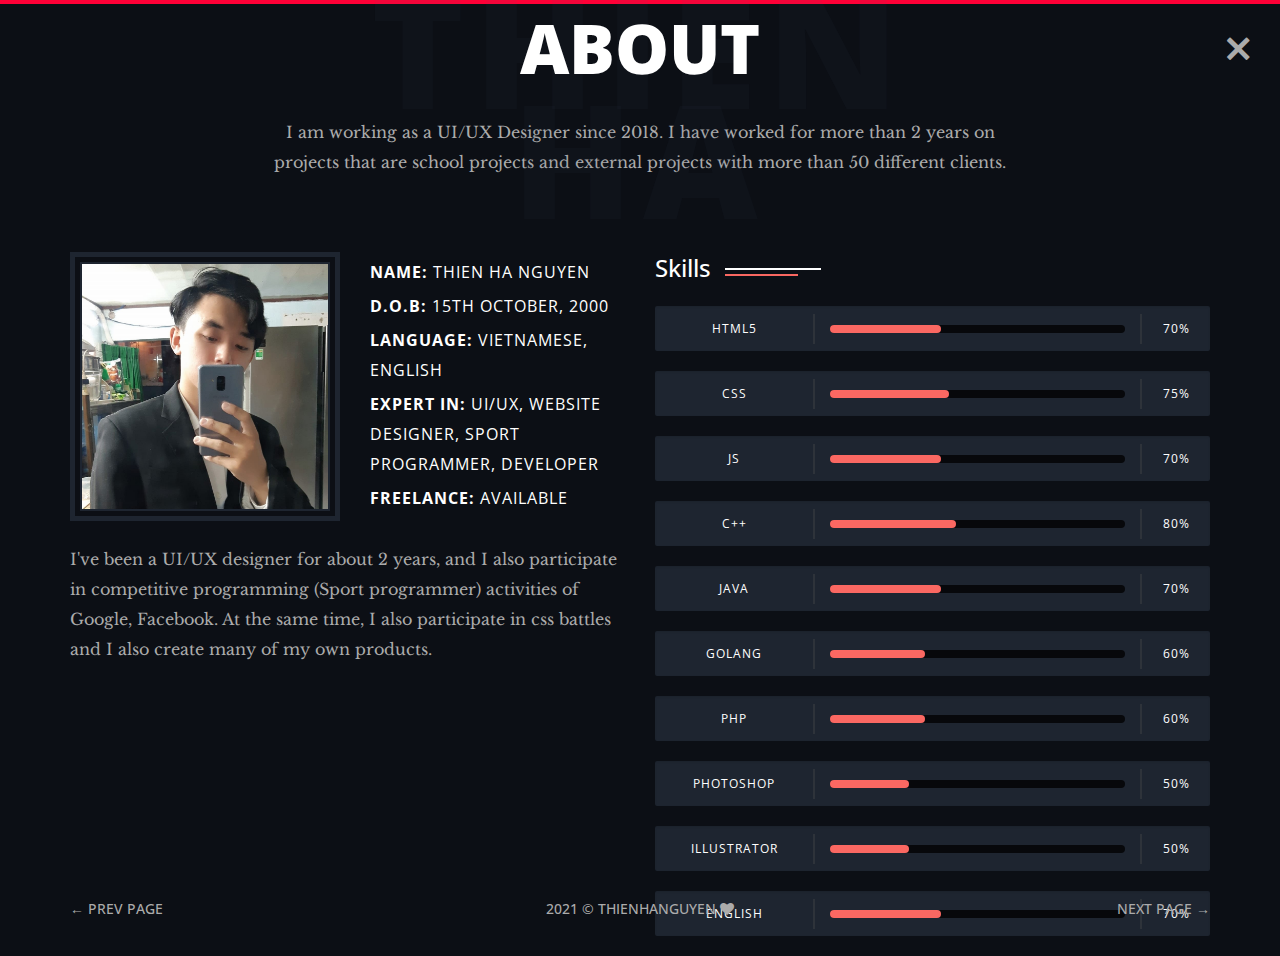
==== commit 74f75dfe: "New_Update" ====
--- a/about.html
+++ b/about.html
@@ -1,180 +1,203 @@
 <!DOCTYPE html>
 <html class="no-js" lang="">
-    <head>
-        <!-- meta charset -->
-        <meta charset="utf-8">
-        <!-- site title -->
-        <title>NguyenThienHa | Portfolio</title>
-        <!-- meta description -->
-        <meta name="description" content="">
-        <!-- mobile viwport meta -->
-        <meta name="viewport" content="width=device-width, initial-scale=1">
-        <!-- fevicon -->
-        <link rel="shortcut icon" type="image/x-icon" href="favicon.ico">
-        
-        <!-- ================================
+
+<head>
+    <!-- meta charset -->
+    <meta charset="utf-8">
+    <!-- site title -->
+    <title>NguyenThienHa | Portfolio</title>
+    <!-- meta description -->
+    <meta name="description" content="">
+    <!-- mobile viwport meta -->
+    <meta name="viewport" content="width=device-width, initial-scale=1">
+    <!-- fevicon -->
+    <link rel="shortcut icon" type="image/x-icon" href="favicon.ico">
+
+    <!-- ================================
         CSS Files
         ================================= -->
-        <link href="https://fonts.googleapis.com/css?family=Libre+Baskerville:400,400i|Open+Sans:400,600,700,800" rel="stylesheet">
-        <link href="https://fonts.googleapis.com/css?family=Poppins:300,400,500,600,700" rel="stylesheet">
-        <link href="https://fonts.googleapis.com/css?family=Abril+Fatface&display=swap" rel="stylesheet">
-        <link rel="stylesheet" href="https://stackpath.bootstrapcdn.com/font-awesome/4.7.0/css/font-awesome.min.css">
-        <link rel="stylesheet" href="css/themefisher-fonts.min.css">
-        <link rel="stylesheet" href="css/bootstrap.min.css">
-        <link rel="stylesheet" href="css/main.css">
-        <link rel="stylesheet" href="css/dark.css">
-        <link id="color-changer" rel="stylesheet" href="css/colors/color-0.css">
-    </head>
-
-    <body class="dark">
-
-        <div class="preloader">
-            <div class="loading-mask"></div>
-            <div class="loading-mask"></div>
-            <div class="loading-mask"></div>
-            <div class="loading-mask"></div>
-            <div class="loading-mask"></div>
+    <link href="https://fonts.googleapis.com/css?family=Libre+Baskerville:400,400i|Open+Sans:400,600,700,800" rel="stylesheet">
+    <link href="https://fonts.googleapis.com/css?family=Poppins:300,400,500,600,700" rel="stylesheet">
+    <link href="https://fonts.googleapis.com/css?family=Abril+Fatface&display=swap" rel="stylesheet">
+    <link rel="stylesheet" href="https://stackpath.bootstrapcdn.com/font-awesome/4.7.0/css/font-awesome.min.css">
+    <link rel="stylesheet" href="css/themefisher-fonts.min.css">
+    <link rel="stylesheet" href="css/bootstrap.min.css">
+    <link rel="stylesheet" href="css/main.css">
+    <link rel="stylesheet" href="css/dark.css">
+    <link id="color-changer" rel="stylesheet" href="css/colors/color-0.css">
+</head>
+
+<body class="dark">
+
+    <div class="preloader">
+        <div class="loading-mask"></div>
+        <div class="loading-mask"></div>
+        <div class="loading-mask"></div>
+        <div class="loading-mask"></div>
+        <div class="loading-mask"></div>
+    </div>
+
+
+    <main class="site-wrapper">
+        <div class="pt-table">
+            <div class="pt-tablecell page-about relative">
+                <!-- .close -->
+                <a href="./" class="page-close"><i class="tf-ion-close"></i></a>
+                <!-- /.close -->
+
+                <div class="container">
+                    <div class="row">
+                        <div class="col-xs-12 col-md-offset-1 col-md-10 col-lg-offset-2 col-lg-8">
+                            <div class="page-title text-center">
+                                <h2>About <span class="title-bg">Nguyen Thien Ha</span></h2>
+                                <p>I am working as a UI/UX Designer since 2018. I have worked for more than 2 years on projects that are school projects and external projects with more than 50 different clients.</p>
+                            </div>
+                        </div>
+
+                        <div class="col-xs-12 col-md-6">
+                            <div class="about-author">
+                                <figure class="author-thumb">
+                                    <img src="img/author.png" alt="">
+                                </figure>
+                                <!-- /.author-bio -->
+                                <div class="author-desc">
+                                    <p><b>Name:</b> Thien Ha Nguyen</p>
+                                    <p><b>D.O.B:</b> 15th October, 2000</p>
+                                    <p><b>Language:</b> Vietnamese, English</p>
+                                    <p><b>Expert in:</b> UI/UX, Website designer, Sport programmer, Developer</p>
+                                    <p><b>Freelance:</b> Available</p>
+                                </div>
+                                <!-- /.author-desc -->
+                            </div>
+                            <!-- /.about-author -->
+                            <p>I've been a UI/UX designer for about 2 years, and I also participate in competitive programming (Sport programmer) activities of Google, Facebook. At the same time, I also participate in css battles and I also create many of
+                                my own products.</p>
+                        </div>
+                        <!-- /.col -->
+
+                        <div class="col-xs-12 col-md-6">
+                            <div class="section-title clear">
+                                <h3>Skills</h3>
+                            </div>
+                            <div class="skill-wrapper">
+                                <div class="progress clear">
+                                    <div class="skill-name">HTML5</div>
+                                    <div class="skill-bar">
+                                        <div class="bar"></div>
+                                    </div>
+                                    <div class="skill-lavel" data-skill-value="70%"></div>
+                                </div>
+                                <!-- /.progress -->
+                                <div class="progress clear">
+                                    <div class="skill-name">css</div>
+                                    <div class="skill-bar">
+                                        <div class="bar"></div>
+                                    </div>
+                                    <div class="skill-lavel" data-skill-value="75%"></div>
+                                </div>
+                                <!-- /.progress -->
+                                <div class="progress clear">
+                                    <div class="skill-name">JS</div>
+                                    <div class="skill-bar">
+                                        <div class="bar"></div>
+                                    </div>
+                                    <div class="skill-lavel" data-skill-value="70%"></div>
+                                </div>
+                                <!-- /.progress -->
+                                <div class="progress clear">
+                                    <div class="skill-name">C++</div>
+                                    <div class="skill-bar">
+                                        <div class="bar"></div>
+                                    </div>
+                                    <div class="skill-lavel" data-skill-value="80%"></div>
+                                </div>
+                                <!-- /.progress -->
+                                <div class="progress clear">
+                                    <div class="skill-name">Java</div>
+                                    <div class="skill-bar">
+                                        <div class="bar"></div>
+                                    </div>
+                                    <div class="skill-lavel" data-skill-value="70%"></div>
+                                </div>
+                                <!-- /.progress -->
+                                <div class="progress clear">
+                                    <div class="skill-name">Golang</div>
+                                    <div class="skill-bar">
+                                        <div class="bar"></div>
+                                    </div>
+                                    <div class="skill-lavel" data-skill-value="60%"></div>
+                                </div>
+                                <!-- /.progress -->
+                                <div class="progress clear">
+                                    <div class="skill-name">PHP</div>
+                                    <div class="skill-bar">
+                                        <div class="bar"></div>
+                                    </div>
+                                    <div class="skill-lavel" data-skill-value="60%"></div>
+                                </div>
+                                <!-- /.progress -->
+                                <div class="progress clear">
+                                    <div class="skill-name">Photoshop</div>
+                                    <div class="skill-bar">
+                                        <div class="bar"></div>
+                                    </div>
+                                    <div class="skill-lavel" data-skill-value="50%"></div>
+                                </div>
+                                <!-- /.progress -->
+                                <div class="progress clear">
+                                    <div class="skill-name">Illustrator</div>
+                                    <div class="skill-bar">
+                                        <div class="bar"></div>
+                                    </div>
+                                    <div class="skill-lavel" data-skill-value="50%"></div>
+                                </div>
+                                <!-- /.progress -->
+                                <div class="progress clear">
+                                    <div class="skill-name">English</div>
+                                    <div class="skill-bar">
+                                        <div class="bar"></div>
+                                    </div>
+                                    <div class="skill-lavel" data-skill-value="70%"></div>
+                                </div>
+                                <!-- /.progress -->
+                            </div>
+                            <!-- /.skill-wrapper -->
+                        </div>
+                        <!-- /.col -->
+                    </div>
+                    <!-- /.row -->
+                </div>
+                <!-- /.container -->
+
+                <nav class="page-nav clear">
+                    <div class="container">
+                        <div class="flex flex-middle space-between">
+                            <span class="prev-page"><a href="welcome.html" class="link">&larr; Prev Page</a></span>
+                            <span class="copyright hidden-xs">2021 &copy; ThienHaNguyen <i class="fa fa-heart" aria-hidden="true"></i></span>
+                            <span class="next-page"><a href="services.html" class="link">Next Page &rarr;</a></span>
+                        </div>
+                    </div>
+                    <!-- /.page-nav -->
+                </nav>
+                <!-- /.container -->
+            </div>
+            <!-- /.pt-tablecell -->
         </div>
-        
-
-        <main class="site-wrapper">
-            <div class="pt-table">
-                <div class="pt-tablecell page-about relative">
-                    <!-- .close -->
-                    <a href="./" class="page-close"><i class="tf-ion-close"></i></a>
-                    <!-- /.close -->
-
-                    <div class="container">
-                        <div class="row">
-                            <div class="col-xs-12 col-md-offset-1 col-md-10 col-lg-offset-2 col-lg-8">
-                                <div class="page-title text-center">
-                                    <h2 style="background-image: url(img/bg1.jpg)">About <span class="title-bg">Nguyen Thien Ha</span></h2>
-                                    <p>I am working as a UI/UX Designer since 2018. I have worked for more than 2 years on projects that are school projects and external projects with more than 50 different clients.</p>
-                                </div>
-                            </div>
-
-                            <div class="col-xs-12 col-md-6">
-                                <div class="about-author">
-                                    <figure class="author-thumb">
-                                        <img src="img/author.png" alt="">
-                                    </figure> <!-- /.author-bio -->
-                                    <div class="author-desc">
-                                        <p><b>Name:</b> Thien Ha Nguyen</p>
-                                        <p><b>D.O.B:</b> 15th October, 2000</p>
-                                        <p><b>Language:</b> Vietnamese, English</p>
-                                        <p><b>Expert in:</b> UI/UX, Website designer, Sport programmer, Developer</p>
-                                        <p><b>Freelance:</b> Available</p>
-                                    </div>
-                                    <!-- /.author-desc -->
-                                </div> <!-- /.about-author -->
-                                <p>I've been a UI/UX designer for about 2 years, and I also participate in competitive programming (Sport programmer) activities of Google, Facebook. At the same time, I also participate in css battles and I also create many of my own products.</p>
-                            </div> <!-- /.col -->
-
-                            <div class="col-xs-12 col-md-6">
-                                <div class="section-title clear">
-                                    <h3>Skills</h3>
-                                </div>
-                                <div class="skill-wrapper">
-                                    <div class="progress clear">
-                                        <div class="skill-name">HTML5</div>
-                                        <div class="skill-bar">
-                                            <div class="bar"></div>
-                                        </div>
-                                        <div class="skill-lavel" data-skill-value="70%"></div>
-                                    </div> <!-- /.progress -->
-                                    <div class="progress clear">
-                                        <div class="skill-name">css</div>
-                                        <div class="skill-bar">
-                                            <div class="bar"></div>
-                                        </div>
-                                        <div class="skill-lavel" data-skill-value="75%"></div>
-                                    </div> <!-- /.progress -->
-                                    <div class="progress clear">
-                                        <div class="skill-name">JS</div>
-                                        <div class="skill-bar">
-                                            <div class="bar"></div>
-                                        </div>
-                                        <div class="skill-lavel" data-skill-value="70%"></div>
-                                    </div> <!-- /.progress -->
-                                    <div class="progress clear">
-                                        <div class="skill-name">C++</div>
-                                        <div class="skill-bar">
-                                            <div class="bar"></div>
-                                        </div>
-                                        <div class="skill-lavel" data-skill-value="80%"></div>
-                                    </div> <!-- /.progress -->
-                                    <div class="progress clear">
-                                        <div class="skill-name">Java</div>
-                                        <div class="skill-bar">
-                                            <div class="bar"></div>
-                                        </div>
-                                        <div class="skill-lavel" data-skill-value="70%"></div>
-                                    </div> <!-- /.progress -->
-                                    <div class="progress clear">
-                                        <div class="skill-name">Golang</div>
-                                        <div class="skill-bar">
-                                            <div class="bar"></div>
-                                        </div>
-                                        <div class="skill-lavel" data-skill-value="60%"></div>
-                                    </div> <!-- /.progress -->
-                                    <div class="progress clear">
-                                        <div class="skill-name">PHP</div>
-                                        <div class="skill-bar">
-                                            <div class="bar"></div>
-                                        </div>
-                                        <div class="skill-lavel" data-skill-value="60%"></div>
-                                    </div> <!-- /.progress -->
-                                    <div class="progress clear">
-                                        <div class="skill-name">Photoshop</div>
-                                        <div class="skill-bar">
-                                            <div class="bar"></div>
-                                        </div>
-                                        <div class="skill-lavel" data-skill-value="50%"></div>
-                                    </div> <!-- /.progress -->
-                                    <div class="progress clear">
-                                        <div class="skill-name">Illustrator</div>
-                                        <div class="skill-bar">
-                                            <div class="bar"></div>
-                                        </div>
-                                        <div class="skill-lavel" data-skill-value="50%"></div>
-                                    </div> <!-- /.progress -->                                   
-                                    <div class="progress clear">
-                                        <div class="skill-name">English</div>
-                                        <div class="skill-bar">
-                                            <div class="bar"></div>
-                                        </div>
-                                        <div class="skill-lavel" data-skill-value="70%"></div>
-                                    </div> <!-- /.progress -->
-                                </div> <!-- /.skill-wrapper -->
-                            </div> <!-- /.col -->
-                        </div> <!-- /.row -->
-                    </div> <!-- /.container -->
-
-                    <nav class="page-nav clear">
-                        <div class="container">
-                            <div class="flex flex-middle space-between">
-                                <span class="prev-page"><a href="welcome.html" class="link">&larr; Prev Page</a></span>
-                                <span class="copyright hidden-xs">2021 &copy; ThienHaNguyen <i class="fa fa-heart" aria-hidden="true"></i></span>
-                                <span class="next-page"><a href="services.html" class="link">Next Page &rarr;</a></span>
-                            </div>
-                        </div>
-                        <!-- /.page-nav -->
-                    </nav>
-                    <!-- /.container -->
-                </div> <!-- /.pt-tablecell -->
-            </div> <!-- /.pt-table -->
-        </main> <!-- /.site-wrapper -->
-        
-        <!-- ================================
+        <!-- /.pt-table -->
+    </main>
+    <!-- /.site-wrapper -->
+
+    <!-- ================================
         JavaScript Libraries
         ================================= -->
-        <script src="js/vendor/jquery-2.2.4.min.js"></script>
-        <script src="js/vendor/bootstrap.min.js"></script>
-        <script src="js/jquery.easing.min.js"></script>
-        <script src="js/isotope.pkgd.min.js"></script>
-        <script src="js/jquery.nicescroll.min.js"></script>
-        <script src="js/owl.carousel.min.js"></script>
-        <script src="js/jquery-validation.min.js"></script>
-        <script src="js/main.js"></script>
-    </body>
+    <script src="js/vendor/jquery-2.2.4.min.js"></script>
+    <script src="js/vendor/bootstrap.min.js"></script>
+    <script src="js/jquery.easing.min.js"></script>
+    <script src="js/isotope.pkgd.min.js"></script>
+    <script src="js/jquery.nicescroll.min.js"></script>
+    <script src="js/owl.carousel.min.js"></script>
+    <script src="js/jquery-validation.min.js"></script>
+    <script src="js/main.js"></script>
+</body>
+
 </html>--- a/css/main.css
+++ b/css/main.css
@@ -1,1611 +1,771 @@
 /*------------------------------------------------
 	Base Styles
 -------------------------------------------------*/
+
 body {
-  font-family: "Libre Baskerville", serif;
-  font-weight: 400;
-  font-size: 16px;
-  line-height: 30px;
-  color: #ababab;
+    font-family: "Libre Baskerville", serif;
+    font-weight: 400;
+    font-size: 16px;
+    line-height: 30px;
+    color: #ababab;
 }
 
 a {
-  color: inherit;
-  -webkit-transition: all 0.3s ease 0s;
-  -moz-transition: all 0.3s ease 0s;
-  -o-transition: all 0.3s ease 0s;
-  transition: all 0.3s ease 0s;
-}
-a:hover, a:focus {
-  color: #ababab;
-  text-decoration: none;
-  outline: 0 none;
-}
-
-h1, h2, h3,
-h4, h5, h6 {
-  color: #1e2530;
-  font-family: "Open Sans", sans-serif;
-  margin: 0;
-  line-height: 1.3;
+    color: inherit;
+    -webkit-transition: all 0.3s ease 0s;
+    -moz-transition: all 0.3s ease 0s;
+    -o-transition: all 0.3s ease 0s;
+    transition: all 0.3s ease 0s;
+}
+
+a:hover,
+a:focus {
+    color: #ababab;
+    text-decoration: none;
+    outline: 0 none;
+}
+
+h1,
+h2,
+h3,
+h4,
+h5,
+h6 {
+    color: #1e2530;
+    font-family: "Open Sans", sans-serif;
+    margin: 0;
+    line-height: 1.3;
 }
 
 p {
-  margin-bottom: 20px;
-}
+    margin-bottom: 20px;
+}
+
 p:last-child {
-  margin-bottom: 0;
-}
+    margin-bottom: 0;
+}
+
 
 /*
  * Selection color
  */
+
 ::-moz-selection {
-  background-color: #FA6862;
-  color: #fff;
+    background-color: #FA6862;
+    color: #fff;
 }
 
 ::selection {
-  background-color: #FA6862;
-  color: #fff;
-}
+    background-color: #FA6862;
+    color: #fff;
+}
+
 
 /*
  *  Reset bootstrap's default style
  */
+
 .form-control::-webkit-input-placeholder,
 ::-webkit-input-placeholder {
-  opacity: 1;
-  color: inherit;
+    opacity: 1;
+    color: inherit;
 }
 
 .form-control:-moz-placeholder,
 :-moz-placeholder {
-  /* Firefox 18- */
-  opacity: 1;
-  color: inherit;
+    /* Firefox 18- */
+    opacity: 1;
+    color: inherit;
 }
 
 .form-control::-moz-placeholder,
 ::-moz-placeholder {
-  /* Firefox 19+ */
-  opacity: 1;
-  color: inherit;
+    /* Firefox 19+ */
+    opacity: 1;
+    color: inherit;
 }
 
 .form-control:-ms-input-placeholder,
 :-ms-input-placeholder {
-  opacity: 1;
-  color: inherit;
-}
-
-button, input, select,
-textarea, label {
-  font-weight: 400;
+    opacity: 1;
+    color: inherit;
+}
+
+button,
+input,
+select,
+textarea,
+label {
+    font-weight: 400;
 }
 
 .btn {
-  -webkit-transition: all 0.3s ease 0s;
-  -moz-transition: all 0.3s ease 0s;
-  -o-transition: all 0.3s ease 0s;
-  transition: all 0.3s ease 0s;
-}
-.btn:hover, .btn:focus, .btn:active:focus {
-  outline: 0 none;
+    -webkit-transition: all 0.3s ease 0s;
+    -moz-transition: all 0.3s ease 0s;
+    -o-transition: all 0.3s ease 0s;
+    transition: all 0.3s ease 0s;
+}
+
+.btn:hover,
+.btn:focus,
+.btn:active:focus {
+    outline: 0 none;
 }
 
 .btn-primary {
-  background-color: #FA6862;
-  border: 0;
-  font-family: "Open Sans", sans-serif;
-  font-weight: 700;
-  height: 48px;
-  line-height: 50px;
-  padding: 0 42px;
-  text-transform: uppercase;
-}
-.btn-primary:hover, .btn-primary:focus, .btn-primary:active, .btn-primary:active:focus {
-  background-color: #f9423a;
+    background-color: #FA6862;
+    border: 0;
+    font-family: "Open Sans", sans-serif;
+    font-weight: 700;
+    height: 48px;
+    line-height: 50px;
+    padding: 0 42px;
+    text-transform: uppercase;
+}
+
+.btn-primary:hover,
+.btn-primary:focus,
+.btn-primary:active,
+.btn-primary:active:focus {
+    background-color: #f9423a;
 }
 
 .btn-border {
-  border: 1px solid #d7d8db;
-  display: inline-block;
-  padding: 7px;
-}
+    border: 1px solid #d7d8db;
+    display: inline-block;
+    padding: 7px;
+}
+
 
 /*
  *  CSS Helper Class
  */
-.clear:before, .clear:after {
-  content: " ";
-  display: table;
-}
+
+.clear:before,
 .clear:after {
-  clear: both;
+    content: " ";
+    display: table;
+}
+
+.clear:after {
+    clear: both;
 }
 
 .pt-table {
-  display: table;
-  width: 100%;
-  height: -webkit-calc(100vh - 4px);
-  height: -moz-calc(100vh - 4px);
-  height: calc(100vh - 4px);
+    display: table;
+    width: 100%;
+    height: -webkit-calc(100vh - 4px);
+    height: -moz-calc(100vh - 4px);
+    height: calc(100vh - 4px);
 }
 
 .pt-tablecell {
-  display: table-cell;
-  vertical-align: middle;
+    display: table-cell;
+    vertical-align: middle;
 }
 
 .overlay {
-  position: absolute;
-  left: 0;
-  top: 0;
-  width: 100%;
-  height: 100%;
+    position: absolute;
+    left: 0;
+    top: 0;
+    width: 100%;
+    height: 100%;
 }
 
 .relative {
-  position: relative;
+    position: relative;
 }
 
 .primary,
 .link:hover {
-  color: #FA6862;
+    color: #FA6862;
 }
 
 .no-gutter {
-  margin-left: 0;
-  margin-right: 0;
-}
-.no-gutter > [class^="col-"] {
-  padding-left: 0;
-  padding-right: 0;
+    margin-left: 0;
+    margin-right: 0;
+}
+
+.no-gutter>[class^="col-"] {
+    padding-left: 0;
+    padding-right: 0;
 }
 
 .flex {
-  display: -webkit-box;
-  display: -webkit-flex;
-  display: -moz-flex;
-  display: -ms-flexbox;
-  display: flex;
+    display: -webkit-box;
+    display: -webkit-flex;
+    display: -moz-flex;
+    display: -ms-flexbox;
+    display: flex;
 }
 
 .flex-middle {
-  -webkit-box-align: center;
-  -ms-flex-align: center;
-  -webkit-align-items: center;
-  -moz-align-items: center;
-  align-items: center;
+    -webkit-box-align: center;
+    -ms-flex-align: center;
+    -webkit-align-items: center;
+    -moz-align-items: center;
+    align-items: center;
 }
 
 .space-between {
-  -webkit-box-pack: justify;
-  -ms-flex-pack: justify;
-  -webkit-justify-content: space-between;
-  -moz-justify-content: space-between;
-  justify-content: space-between;
+    -webkit-box-pack: justify;
+    -ms-flex-pack: justify;
+    -webkit-justify-content: space-between;
+    -moz-justify-content: space-between;
+    justify-content: space-between;
 }
 
 .nicescroll-cursors {
-  background: #FA6862 !important;
+    background: #FA6862 !important;
 }
 
 .preloader {
-  bottom: 0;
-  left: 0;
-  position: fixed;
-  right: 0;
-  top: 0;
-  z-index: 1000;
-  display: -webkit-box;
-  display: -webkit-flex;
-  display: -moz-flex;
-  display: -ms-flexbox;
-  display: flex;
-}
+    bottom: 0;
+    left: 0;
+    position: fixed;
+    right: 0;
+    top: 0;
+    z-index: 1000;
+    display: -webkit-box;
+    display: -webkit-flex;
+    display: -moz-flex;
+    display: -ms-flexbox;
+    display: flex;
+}
+
 .preloader.active.hidden {
-  display: none;
+    display: none;
 }
 
 .loading-mask {
-  background-color: #FA6862;
-  height: 100%;
-  left: 0;
-  position: absolute;
-  top: 0;
-  width: 20%;
-  -webkit-transition: all 0.6s cubic-bezier(0.61, 0, 0.6, 1) 0s;
-  -moz-transition: all 0.6s cubic-bezier(0.61, 0, 0.6, 1) 0s;
-  -o-transition: all 0.6s cubic-bezier(0.61, 0, 0.6, 1) 0s;
-  transition: all 0.6s cubic-bezier(0.61, 0, 0.6, 1) 0s;
-}
+    background-color: #FA6862;
+    height: 100%;
+    left: 0;
+    position: absolute;
+    top: 0;
+    width: 20%;
+    -webkit-transition: all 0.6s cubic-bezier(0.61, 0, 0.6, 1) 0s;
+    -moz-transition: all 0.6s cubic-bezier(0.61, 0, 0.6, 1) 0s;
+    -o-transition: all 0.6s cubic-bezier(0.61, 0, 0.6, 1) 0s;
+    transition: all 0.6s cubic-bezier(0.61, 0, 0.6, 1) 0s;
+}
+
 .loading-mask:nth-child(2) {
-  left: 20%;
-  -webkit-transition-delay: 0.1s;
-  -moz-transition-delay: 0.1s;
-  -o-transition-delay: 0.1s;
-  transition-delay: 0.1s;
-}
+    left: 20%;
+    -webkit-transition-delay: 0.1s;
+    -moz-transition-delay: 0.1s;
+    -o-transition-delay: 0.1s;
+    transition-delay: 0.1s;
+}
+
 .loading-mask:nth-child(3) {
-  left: 40%;
-  -webkit-transition-delay: 0.2s;
-  -moz-transition-delay: 0.2s;
-  -o-transition-delay: 0.2s;
-  transition-delay: 0.2s;
-}
+    left: 40%;
+    -webkit-transition-delay: 0.2s;
+    -moz-transition-delay: 0.2s;
+    -o-transition-delay: 0.2s;
+    transition-delay: 0.2s;
+}
+
 .loading-mask:nth-child(4) {
-  left: 60%;
-  -webkit-transition-delay: 0.3s;
-  -moz-transition-delay: 0.3s;
-  -o-transition-delay: 0.3s;
-  transition-delay: 0.3s;
-}
+    left: 60%;
+    -webkit-transition-delay: 0.3s;
+    -moz-transition-delay: 0.3s;
+    -o-transition-delay: 0.3s;
+    transition-delay: 0.3s;
+}
+
 .loading-mask:nth-child(5) {
-  left: 80%;
-  -webkit-transition-delay: 0.4s;
-  -moz-transition-delay: 0.4s;
-  -o-transition-delay: 0.4s;
-  transition-delay: 0.4s;
+    left: 80%;
+    -webkit-transition-delay: 0.4s;
+    -moz-transition-delay: 0.4s;
+    -o-transition-delay: 0.4s;
+    transition-delay: 0.4s;
 }
 
 .preloader.active.done {
-  z-index: 0;
-}
+    z-index: 0;
+}
+
 .preloader.active .loading-mask {
-  width: 0;
-}
+    width: 0;
+}
+
 
 /*------------------------------------------------
 	Start Styling
 -------------------------------------------------*/
-/* .site-wrapper {
-  border-top: 4px solid #FA6862;
-} */
+
+.mt20 {
+    margin-top: 20px;
+}
+
+.site-wrapper {
+    border-top: 4px solid #ff0037;
+}
 
 .page-close {
-  font-size: 30px;
-  position: absolute;
-  right: 30px;
-  top: 30px;
-  z-index: 100;
+    font-size: 30px;
+    position: absolute;
+    right: 30px;
+    top: 30px;
+    z-index: 100;
 }
 
 .page-title {
-  margin-bottom: 75px;
-}
+    margin-bottom: 75px;
+}
+
 .page-title img {
-  margin-bottom: 20px;
-}
+    margin-bottom: 20px;
+}
+
 .page-title h2 {
-  font-size: 68px;
-  margin-bottom: 25px;
-  position: relative;
-  z-index: 0;
-  font-weight: 900;
-  text-transform: uppercase;
-}
+    font-size: 68px;
+    margin-bottom: 25px;
+    position: relative;
+    z-index: 0;
+    font-weight: 900;
+    text-transform: uppercase;
+}
+
 .page-title p {
-  font-size: 16px;
-}
+    font-size: 16px;
+}
+
 .page-title .title-bg {
-  color: rgba(30, 37, 48, 0.07);
-  font-size: 158px;
-  left: 0;
-  letter-spacing: 10px;
-  line-height: 0.7;
-  position: absolute;
-  right: 0;
-  top: 50%;
-  z-index: -1;
-  -webkit-transform: translateY(-50%);
-  -moz-transform: translateY(-50%);
-  -ms-transform: translateY(-50%);
-  -o-transform: translateY(-50%);
-  transform: translateY(-50%);
+    color: rgba(30, 37, 48, 0.07);
+    font-size: 158px;
+    left: 0;
+    letter-spacing: 10px;
+    line-height: 0.7;
+    position: absolute;
+    right: 0;
+    top: 50%;
+    z-index: -1;
+    -webkit-transform: translateY(-50%);
+    -moz-transform: translateY(-50%);
+    -ms-transform: translateY(-50%);
+    -o-transform: translateY(-50%);
+    transform: translateY(-50%);
 }
 
 .section-title {
-  margin-bottom: 20px;
-}
+    margin-bottom: 20px;
+}
+
 .section-title h3 {
-  display: inline-block;
-  position: relative;
-}
-.section-title h3::before, .section-title h3::after {
-  content: "";
-  height: 2px;
-  position: absolute;
-  bottom: 8px;
-  left: -webkit-calc(100% + 14px);
-  left: -moz-calc(100% + 14px);
-  left: calc(100% + 14px);
-}
+    display: inline-block;
+    position: relative;
+}
+
+.section-title h3::before,
+.section-title h3::after {
+    content: "";
+    height: 2px;
+    position: absolute;
+    bottom: 8px;
+    left: -webkit-calc(100% + 14px);
+    left: -moz-calc(100% + 14px);
+    left: calc(100% + 14px);
+}
+
 .section-title h3::before {
-  background-color: #1e2530;
-  width: 96px;
-  bottom: 14px;
-}
+    background-color: #1e2530;
+    width: 96px;
+    bottom: 14px;
+}
+
 .section-title h3::after {
-  background-color: #FA6862;
-  width: 73px;
-}
+    background-color: #FA6862;
+    width: 73px;
+}
+
 .section-title.light h3 {
-  color: #fff;
-}
+    color: #fff;
+}
+
 .section-title.light h3::before {
-  background-color: #fff;
+    background-color: #fff;
 }
 
 .page-nav {
-  bottom: 40px;
-  left: 0;
-  position: absolute;
-  right: 0;
-}
+    bottom: 40px;
+    left: 0;
+    position: absolute;
+    right: 0;
+}
+
 .page-nav span {
-  font-family: "Open Sans", sans-serif;
-  font-size: 14px;
-  font-weight: 500;
-  line-height: 0.9;
-  text-transform: uppercase;
-}
+    font-family: "Open Sans", sans-serif;
+    font-size: 14px;
+    font-weight: 500;
+    line-height: 0.9;
+    text-transform: uppercase;
+}
+
 
 /*------------------------------------------------
     Home Page
 -------------------------------------------------*/
+
+.hexagon-item:first-child {
+    margin-left: 0;
+}
+
 .page-home {
-  background-position: center center;
-  background-repeat: no-repeat;
-  background-size: cover;
-  vertical-align: middle;
-}
+    background-position: center center;
+    background-repeat: no-repeat;
+    background-size: cover;
+    vertical-align: middle;
+}
+
 .page-home .overlay {
-  background-color: rgba(255, 255, 255, 0.93);
-}
-
-#logo {
-  display: block;
-  width: 100%;
-  font-weight: normal;
-  font-size: 50px;
-  line-height: 1.5;
-  font-family: "Abril Fatface", cursive;
- }
-
- #logo a {
-  display: inline-block;
-  text-align: left;
-  color: #000000;
-  overflow: hidden;
-  -webkit-background-clip: text;
-  -webkit-text-fill-color: transparent;
-  -moz-background-clip: text;
-  -moz-text-fill-color: transparent;
-  background-size: cover;
-  background-repeat: no-repeat;
-  background-position: center center; }
-
-  h2,.h2 {
-    display: inline-block;
-    text-align: left;
-    color: #000000;
-    overflow: hidden;
-    -webkit-background-clip: text;
-    -webkit-text-fill-color: transparent;
-    -moz-background-clip: text;
-    -moz-text-fill-color: transparent;
-    background-size: cover;
-    background-repeat: no-repeat;
-    background-position: center center; }
-
-  
-h1, h2, h3, h4, h5, h6,
-.h1, .h2, .h3, .h4, .h5, .h6 {
-  margin-bottom: 0.5rem;
-  font-weight: 500;
-  line-height: 1.2; }
-
-h1, .h1 {
-  font-size: 2.5rem; }
+    background-color: rgba(14, 17, 24, 0.97);
+}
+
 
 /* End of container */
+
 .hexagon-item {
-  cursor: pointer;
-  width: 200px;
-  height: 173.20508px;
-  float: left;
-  margin-left: -29px;
-  z-index: 0;
-  position: relative;
-  -webkit-transform: rotate(30deg);
-  -moz-transform: rotate(30deg);
-  -ms-transform: rotate(30deg);
-  -o-transform: rotate(30deg);
-  transform: rotate(30deg);
-}
+    cursor: pointer;
+    width: 200px;
+    height: 173.20508px;
+    float: left;
+    margin-left: -29px;
+    z-index: 0;
+    position: relative;
+    -webkit-transform: rotate(30deg);
+    -moz-transform: rotate(30deg);
+    -ms-transform: rotate(30deg);
+    -o-transform: rotate(30deg);
+    transform: rotate(30deg);
+}
+
 .hexagon-item:first-child {
-  margin-left: 0;
-}
+    margin-left: 0;
+}
+
 .hexagon-item:hover {
-  z-index: 1;
-}
+    z-index: 1;
+}
+
 .hexagon-item:hover .hex-item:last-child {
-  opacity: 1;
-  -webkit-transform: scale(1.3);
-  -moz-transform: scale(1.3);
-  -ms-transform: scale(1.3);
-  -o-transform: scale(1.3);
-  transform: scale(1.3);
-}
+    opacity: 1;
+    -webkit-transform: scale(1.3);
+    -moz-transform: scale(1.3);
+    -ms-transform: scale(1.3);
+    -o-transform: scale(1.3);
+    transform: scale(1.3);
+}
+
 .hexagon-item:hover .hex-item:first-child {
-  opacity: 1;
-  -webkit-transform: scale(1.2);
-  -moz-transform: scale(1.2);
-  -ms-transform: scale(1.2);
-  -o-transform: scale(1.2);
-  transform: scale(1.2);
-}
+    opacity: 1;
+    -webkit-transform: scale(1.2);
+    -moz-transform: scale(1.2);
+    -ms-transform: scale(1.2);
+    -o-transform: scale(1.2);
+    transform: scale(1.2);
+}
+
 .hexagon-item:hover .hex-item:first-child div:before,
 .hexagon-item:hover .hex-item:first-child div:after {
-  height: 15px;
-}
+    height: 5px;
+}
+
 .hexagon-item:hover .hex-item div::before,
 .hexagon-item:hover .hex-item div::after {
-  background-color: #FA6862;
-}
+    background-color: #ff0037;
+}
+
 .hexagon-item:hover .hex-content svg {
-  -webkit-transform: scale(0.97);
-  -moz-transform: scale(0.97);
-  -ms-transform: scale(0.97);
-  -o-transform: scale(0.97);
-  transform: scale(0.97);
+    -webkit-transform: scale(0.97);
+    -moz-transform: scale(0.97);
+    -ms-transform: scale(0.97);
+    -o-transform: scale(0.97);
+    transform: scale(0.97);
 }
 
 .page-home .hexagon-item:nth-last-child(1),
 .page-home .hexagon-item:nth-last-child(2),
 .page-home .hexagon-item:nth-last-child(3) {
-  -webkit-transform: rotate(30deg) translate(87px, -80px);
-  -moz-transform: rotate(30deg) translate(87px, -80px);
-  -ms-transform: rotate(30deg) translate(87px, -80px);
-  -o-transform: rotate(30deg) translate(87px, -80px);
-  transform: rotate(30deg) translate(87px, -80px);
+    -webkit-transform: rotate(30deg) translate(87px, -80px);
+    -moz-transform: rotate(30deg) translate(87px, -80px);
+    -ms-transform: rotate(30deg) translate(87px, -80px);
+    -o-transform: rotate(30deg) translate(87px, -80px);
+    transform: rotate(30deg) translate(87px, -80px);
 }
 
 .hex-item {
-  position: absolute;
-  top: 0;
-  left: 50px;
-  width: 100px;
-  height: 173.20508px;
-}
+    position: absolute;
+    top: 0;
+    left: 50px;
+    width: 100px;
+    height: 173.20508px;
+}
+
 .hex-item:first-child {
-  z-index: 0;
-  -webkit-transform: scale(0.9);
-  -moz-transform: scale(0.9);
-  -ms-transform: scale(0.9);
-  -o-transform: scale(0.9);
-  transform: scale(0.9);
-  -webkit-transition: all 0.3s cubic-bezier(0.165, 0.84, 0.44, 1);
-  -moz-transition: all 0.3s cubic-bezier(0.165, 0.84, 0.44, 1);
-  -o-transition: all 0.3s cubic-bezier(0.165, 0.84, 0.44, 1);
-  transition: all 0.3s cubic-bezier(0.165, 0.84, 0.44, 1);
-}
+    z-index: 0;
+    -webkit-transform: scale(0.9);
+    -moz-transform: scale(0.9);
+    -ms-transform: scale(0.9);
+    -o-transform: scale(0.9);
+    transform: scale(0.9);
+    -webkit-transition: all 0.3s cubic-bezier(0.165, 0.84, 0.44, 1);
+    -moz-transition: all 0.3s cubic-bezier(0.165, 0.84, 0.44, 1);
+    -o-transition: all 0.3s cubic-bezier(0.165, 0.84, 0.44, 1);
+    transition: all 0.3s cubic-bezier(0.165, 0.84, 0.44, 1);
+}
+
 .hex-item:last-child {
-  transition: all 0.3s cubic-bezier(0.19, 1, 0.22, 1);
-  z-index: 1;
-}
+    transition: all 0.3s cubic-bezier(0.19, 1, 0.22, 1);
+    z-index: 1;
+}
+
 .hex-item div {
-  box-sizing: border-box;
-  position: absolute;
-  top: 0;
-  width: 100px;
-  height: 173.20508px;
-  -webkit-transform-origin: center center;
-  -moz-transform-origin: center center;
-  -ms-transform-origin: center center;
-  -o-transform-origin: center center;
-  transform-origin: center center;
-}
-.hex-item div::before, .hex-item div::after {
-  background-color: #1e2530;
-  content: "";
-  position: absolute;
-  width: 100%;
-  height: 3px;
-  -webkit-transition: all 0.3s cubic-bezier(0.165, 0.84, 0.44, 1) 0s;
-  -moz-transition: all 0.3s cubic-bezier(0.165, 0.84, 0.44, 1) 0s;
-  -o-transition: all 0.3s cubic-bezier(0.165, 0.84, 0.44, 1) 0s;
-  transition: all 0.3s cubic-bezier(0.165, 0.84, 0.44, 1) 0s;
-}
+    box-sizing: border-box;
+    position: absolute;
+    top: 0;
+    width: 100px;
+    height: 173.20508px;
+    -webkit-transform-origin: center center;
+    -moz-transform-origin: center center;
+    -ms-transform-origin: center center;
+    -o-transform-origin: center center;
+    transform-origin: center center;
+}
+
+.hex-item div::before,
+.hex-item div::after {
+    background-color: #1e2530;
+    content: "";
+    position: absolute;
+    width: 100%;
+    height: 3px;
+    -webkit-transition: all 0.3s cubic-bezier(0.165, 0.84, 0.44, 1) 0s;
+    -moz-transition: all 0.3s cubic-bezier(0.165, 0.84, 0.44, 1) 0s;
+    -o-transition: all 0.3s cubic-bezier(0.165, 0.84, 0.44, 1) 0s;
+    transition: all 0.3s cubic-bezier(0.165, 0.84, 0.44, 1) 0s;
+}
+
 .hex-item div:before {
-  top: 0;
-}
+    top: 0;
+}
+
 .hex-item div:after {
-  bottom: 0;
-}
+    bottom: 0;
+}
+
 .hex-item div:nth-child(1) {
-  -webkit-transform: rotate(0deg);
-  -moz-transform: rotate(0deg);
-  -ms-transform: rotate(0deg);
-  -o-transform: rotate(0deg);
-  transform: rotate(0deg);
-}
+    -webkit-transform: rotate(0deg);
+    -moz-transform: rotate(0deg);
+    -ms-transform: rotate(0deg);
+    -o-transform: rotate(0deg);
+    transform: rotate(0deg);
+}
+
 .hex-item div:nth-child(2) {
-  -webkit-transform: rotate(60deg);
-  -moz-transform: rotate(60deg);
-  -ms-transform: rotate(60deg);
-  -o-transform: rotate(60deg);
-  transform: rotate(60deg);
-}
+    -webkit-transform: rotate(60deg);
+    -moz-transform: rotate(60deg);
+    -ms-transform: rotate(60deg);
+    -o-transform: rotate(60deg);
+    transform: rotate(60deg);
+}
+
 .hex-item div:nth-child(3) {
-  -webkit-transform: rotate(120deg);
-  -moz-transform: rotate(120deg);
-  -ms-transform: rotate(120deg);
-  -o-transform: rotate(120deg);
-  transform: rotate(120deg);
+    -webkit-transform: rotate(120deg);
+    -moz-transform: rotate(120deg);
+    -ms-transform: rotate(120deg);
+    -o-transform: rotate(120deg);
+    transform: rotate(120deg);
 }
 
 .hex-content {
-  color: #fff;
-  display: block;
-  height: 180px;
-  margin: 0 auto;
-  position: relative;
-  text-align: center;
-  transform: rotate(-30deg);
-  width: 156px;
-}
+    color: #fff;
+    display: block;
+    height: 180px;
+    margin: 0 auto;
+    position: relative;
+    text-align: center;
+    transform: rotate(-30deg);
+    width: 156px;
+}
+
 .hex-content .hex-content-inner {
-  left: 50%;
-  margin: -3px 0 0 2px;
-  position: absolute;
-  top: 50%;
-  -webkit-transform: translate(-50%, -50%);
-  -moz-transform: translate(-50%, -50%);
-  -ms-transform: translate(-50%, -50%);
-  -o-transform: translate(-50%, -50%);
-  transform: translate(-50%, -50%);
-}
+    left: 50%;
+    margin: -3px 0 0 2px;
+    position: absolute;
+    top: 50%;
+    -webkit-transform: translate(-50%, -50%);
+    -moz-transform: translate(-50%, -50%);
+    -ms-transform: translate(-50%, -50%);
+    -o-transform: translate(-50%, -50%);
+    transform: translate(-50%, -50%);
+}
+
 .hex-content .icon {
-  display: block;
-  font-size: 36px;
-  line-height: 30px;
-  margin-bottom: 11px;
-}
+    display: block;
+    font-size: 36px;
+    line-height: 30px;
+    margin-bottom: 11px;
+}
+
 .hex-content .title {
-  display: block;
-  font-family: "Open Sans", sans-serif;
-  font-size: 14px;
-  letter-spacing: 1px;
-  line-height: 24px;
-  text-transform: uppercase;
-}
+    display: block;
+    font-family: "Open Sans", sans-serif;
+    font-size: 14px;
+    letter-spacing: 1px;
+    line-height: 24px;
+    text-transform: uppercase;
+}
+
 .hex-content svg {
-  left: -7px;
-  position: absolute;
-  top: -13px;
-  transform: scale(0.87);
-  z-index: -1;
-  -webkit-transition: all 0.3s cubic-bezier(0.165, 0.84, 0.44, 1) 0s;
-  -moz-transition: all 0.3s cubic-bezier(0.165, 0.84, 0.44, 1) 0s;
-  -o-transition: all 0.3s cubic-bezier(0.165, 0.84, 0.44, 1) 0s;
-  transition: all 0.3s cubic-bezier(0.165, 0.84, 0.44, 1) 0s;
-}
+    left: -7px;
+    position: absolute;
+    top: -13px;
+    transform: scale(0.87);
+    z-index: -1;
+    -webkit-transition: all 0.3s cubic-bezier(0.165, 0.84, 0.44, 1) 0s;
+    -moz-transition: all 0.3s cubic-bezier(0.165, 0.84, 0.44, 1) 0s;
+    -o-transition: all 0.3s cubic-bezier(0.165, 0.84, 0.44, 1) 0s;
+    transition: all 0.3s cubic-bezier(0.165, 0.84, 0.44, 1) 0s;
+}
+
 .hex-content:hover {
-  color: #fff;
-}
+    color: #fff;
+}
+
+.page-home .hexagon-item:nth-last-child(1),
+.page-home .hexagon-item:nth-last-child(2),
+.page-home .hexagon-item:nth-last-child(3) {
+    -webkit-transform: rotate(30deg) translate(87px, -80px);
+    -moz-transform: rotate(30deg) translate(87px, -80px);
+    -ms-transform: rotate(30deg) translate(87px, -80px);
+    -o-transform: rotate(30deg) translate(87px, -80px);
+    transform: rotate(30deg) translate(87px, -80px);
+}
+
 
 /*------------------------------------------------
     Welcome Page
 -------------------------------------------------*/
+
 .author-image-large {
-  position: absolute;
-  right: 0;
-  top: 0;
-}
+    position: absolute;
+    right: 0;
+    top: 0;
+}
+
 .author-image-large img {
-  height: -webkit-calc(100vh - 4px);
-  height: -moz-calc(100vh - 4px);
-  height: calc(100vh - 4px);
-}
+    height: -webkit-calc(100vh - 4px);
+    height: -moz-calc(100vh - 4px);
+    height: calc(100vh - 4px);
+}
+
+@media (min-width: 1200px) {
+    .col-lg-offset-2 {
+        margin-left: 16.66666667%;
+    }
+}
+
+@media (min-width: 1200px) {
+    .col-lg-8 {
+        width: 66.66666667%;
+    }
+}
+
+.hexagon-item:first-child {
+    margin-left: 0;
+}
+
+.pt-table.desktop-768 .pt-tablecell {
+    padding-bottom: 110px;
+    padding-top: 60px;
+}
+
+.hexagon-item:hover .icon i {
+    color: #ff0037;
+    transition: 0.6s;
+}
+
+.hexagon-item:hover .title {
+    -webkit-animation: focus-in-contract 0.5s cubic-bezier(0.250, 0.460, 0.450, 0.940) both;
+    animation: focus-in-contract 0.5s cubic-bezier(0.250, 0.460, 0.450, 0.940) both;
+}
+
+
+/***************************/
+
+@-webkit-keyframes focus-in-contract {
+    0% {
+        letter-spacing: 1em;
+        -webkit-filter: blur(12px);
+        filter: blur(12px);
+        opacity: 0;
+    }
+    100% {
+        -webkit-filter: blur(0px);
+        filter: blur(0px);
+        opacity: 1;
+    }
+}
+
+@keyframes focus-in-contract {
+    0% {
+        letter-spacing: 1em;
+        -webkit-filter: blur(12px);
+        filter: blur(12px);
+        opacity: 0;
+    }
+    100% {
+        -webkit-filter: blur(0px);
+        filter: blur(0px);
+        opacity: 1;
+    }
+}
+
+@media only screen and (max-width: 767px) {
+    .hexagon-item {
+        float: none;
+        margin: 0 auto 50px;
+    }
+    .hexagon-item:first-child {
+        margin-left: auto;
+    }
+    .page-home .hexagon-item:nth-last-child(1),
+    .page-home .hexagon-item:nth-last-child(2),
+    .page-home .hexagon-item:nth-last-child(3) {
+        -webkit-transform: rotate(30deg) translate(0px, 0px);
+        -moz-transform: rotate(30deg) translate(0px, 0px);
+        -ms-transform: rotate(30deg) translate(0px, 0px);
+        -o-transform: rotate(30deg) translate(0px, 0px);
+        transform: rotate(30deg) translate(0px, 0px);
+    }
+}
+
+
+/*------------------------------------------------
+    Welcome Page
+-------------------------------------------------*/
+
+.author-image-large {
+    position: absolute;
+    right: 0;
+    top: 0;
+}
+
+.author-image-large img {
+    height: -webkit-calc(100vh - 4px);
+    height: -moz-calc(100vh - 4px);
+    height: calc(100vh - 4px);
+}
+
 
 /*------------------------------------------------
     About Page
 -------------------------------------------------*/
+
 .about-author {
-  margin-bottom: 23px;
-  -webkit-box-align: center;
-  -ms-flex-align: center;
-  -webkit-align-items: center;
-  -moz-align-items: center;
-  align-items: center;
-  display: -webkit-box;
-  display: -webkit-flex;
-  display: -moz-flex;
-  display: -ms-flexbox;
-  display: flex;
-}
-.about-author .author-thumb {
-  border: 5px solid #1e2530;
-  margin-right: 30px;
-  padding: 5px;
-}
-.about-author .author-thumb img {
-  border: 2px solid #1e2530;
-  width: 250px;
-}
-
-.about-author .author-desc p {
-  color: #1e2530;
-  font-family: "Open Sans", sans-serif;
-  letter-spacing: 1px;
-  margin-bottom: 4px;
-  text-transform: uppercase;
-}
-.about-author .author-desc b {
-  font-family: "Open Sans", sans-serif;
-}
-
-.progress {
-  background-color: #1e2530;
-  border-radius: 2px;
-  height: auto;
-  min-height: 45px;
-  -webkit-box-align: center;
-  -ms-flex-align: center;
-  -webkit-align-items: center;
-  -moz-align-items: center;
-  align-items: center;
-  display: -webkit-box;
-  display: -webkit-flex;
-  display: -moz-flex;
-  display: -ms-flexbox;
-  display: flex;
-}
-.progress > div {
-  color: #fff;
-  font-family: "Open Sans", sans-serif;
-  font-size: 12px;
-  letter-spacing: 1px;
-}
-.progress .skill-name {
-  border-right: 2px solid #2e333a;
-  min-width: 160px;
-  text-align: center;
-  text-transform: uppercase;
-}
-.progress .skill-bar {
-  background-color: #07080b;
-  border-radius: 15px;
-  margin: 0 15px;
-  -webkit-box-flex: 1;
-  -webkit-flex-grow: 1;
-  -moz-flex-grow: 1;
-  -ms-flex-positive: 1;
-  flex-grow: 1;
-}
-.progress .bar {
-  background-color: #FA6862;
-  border-radius: 10px;
-  height: 8px;
-  width: 0;
-}
-.progress .skill-lavel {
-  border-left: 2px solid #2e333a;
-  min-width: 70px;
-  text-align: center;
-  -webkit-box-align: end;
-  -ms-flex-align: end;
-  -webkit-align-items: flex-end;
-  -moz-align-items: flex-end;
-  align-items: flex-end;
-  -webkit-transition: all 0.3s ease 0s;
-  -moz-transition: all 0.3s ease 0s;
-  -o-transition: all 0.3s ease 0s;
-  transition: all 0.3s ease 0s;
-}
-
-.filter {
-  margin-bottom: 30px;
-}
-.filter a {
-  border-bottom: 2px solid transparent;
-}
-.filter .active {
-  color: #FA6862;
-  border-bottom-color: #FA6862;
-}
-
-.works-item {
-  font-family: "Open Sans", sans-serif;
-  margin-bottom: 30px;
-  position: relative;
-}
-.works-item img {
-  width: 100%;
-}
-.works-item .overlay {
-  background-color: rgba(30, 37, 48, 0.96);
-  position: absolute;
-  left: 0;
-  top: 0;
-  height: 100%;
-  width: 100%;
-  -webkit-transition: all 0.3s ease 0s;
-  -moz-transition: all 0.3s ease 0s;
-  -o-transition: all 0.3s ease 0s;
-  transition: all 0.3s ease 0s;
-  -webkit-transform: scale(0);
-  -moz-transform: scale(0);
-  -ms-transform: scale(0);
-  -o-transform: scale(0);
-  transform: scale(0);
-}
-.works-item .overlay::before {
-  border: 1px solid #fff;
-  bottom: 15px;
-  content: "";
-  left: 15px;
-  position: absolute;
-  right: 15px;
-  top: 15px;
-}
-.works-item .works-inner {
-  left: 50%;
-  position: absolute;
-  text-align: center;
-  top: 50%;
-  white-space: nowrap;
-  -webkit-transition: all 0.3s ease 0s;
-  -moz-transition: all 0.3s ease 0s;
-  -o-transition: all 0.3s ease 0s;
-  transition: all 0.3s ease 0s;
-  -webkit-transform: translate3d(0px, 0px, 0px) scale(0);
-  -moz-transform: translate3d(0px, 0px, 0px) scale(0);
-  -ms-transform: translate3d(0px, 0px, 0px) scale(0);
-  -o-transform: translate3d(0px, 0px, 0px) scale(0);
-  transform: translate3d(0px, 0px, 0px) scale(0);
-}
-.works-item h4 {
-  color: #FA6862;
-  font-weight: 700;
-  text-transform: uppercase;
-}
-.works-item p {
-  color: #fff;
-  font-size: 12px;
-  font-weight: 400;
-}
-.works-item:hover .overlay {
-  -webkit-transform: scale(1);
-  -moz-transform: scale(1);
-  -ms-transform: scale(1);
-  -o-transform: scale(1);
-  transform: scale(1);
-}
-.works-item:hover .works-inner {
-  -webkit-transform: translate(-50%, -50%) scale(1);
-  -moz-transform: translate(-50%, -50%) scale(1);
-  -ms-transform: translate(-50%, -50%) scale(1);
-  -o-transform: translate(-50%, -50%) scale(1);
-  transform: translate(-50%, -50%) scale(1);
-}
-
-.history-block {
-  background-color: #1e2530;
-  position: relative;
-}
-.history-block .section-title {
-  background-color: #1e2530;
-  border-bottom: 1px solid #293342;
-  left: 0;
-  margin-bottom: 0;
-  padding: 15px 34px 14px;
-  position: absolute;
-  right: 0;
-  top: 0;
-  z-index: 1;
-}
-
-.nicescroll-rails {
-  z-index: 2;
-}
-
-.history-scroller {
-  padding-top: 82px;
-  max-height: 377px;
-}
-
-.history-item {
-  display: table;
-  font-family: "Open Sans", sans-serif;
-  padding-left: 32px;
-  margin-bottom: 20px;
-  width: 100%;
-}
-.history-item > * {
-  display: table-cell;
-  vertical-align: middle;
-}
-.history-item .history-icon {
-  padding-right: 25px;
-  position: relative;
-  width: 66px;
-}
-.history-item .history-icon i {
-  font-size: 18px;
-  position: absolute;
-  top: 50%;
-  left: -webkit-calc(50% - 12.5px);
-  left: -moz-calc(50% - 12.5px);
-  left: calc(50% - 12.5px);
-  transform: translate(-50%, -50%);
-}
-.history-item h5 {
-  color: #fff;
-  font-size: 16px;
-  font-weight: 600;
-  letter-spacing: 0.96px;
-  text-transform: uppercase;
-}
-.history-item span {
-  color: #aaaaaa;
-  font-size: 12px;
-}
-
-.history-hex {
-  display: block;
-  position: relative;
-  width: 66px;
-  height: 38.11px;
-  background-color: #293342;
-  margin: 19.05px 0;
-}
-.history-hex::before, .history-hex::after {
-  content: "";
-  position: absolute;
-  width: 0;
-  border-left: 33px solid transparent;
-  border-right: 33px solid transparent;
-}
-.history-hex::before {
-  bottom: 100%;
-  border-bottom: 19.05px solid #293342;
-}
-.history-hex::after {
-  top: 100%;
-  width: 0;
-  border-top: 19.05px solid #293342;
-}
-
-.service-hex {
-  float: left;
-  position: relative;
-  width: 20%;
-  z-index: 1;
-}
-.service-hex svg {
-  -webkit-transform: scale(1.08);
-  -moz-transform: scale(1.08);
-  -ms-transform: scale(1.08);
-  -o-transform: scale(1.08);
-  transform: scale(1.08);
-  -webkit-transition: all 0.4s ease 0s;
-  -moz-transition: all 0.4s ease 0s;
-  -o-transition: all 0.4s ease 0s;
-  transition: all 0.4s ease 0s;
-}
-.service-hex .st0 {
-  stroke: #1e2530;
-  fill: #fff;
-  -webkit-transition: all 0.4s ease 0s;
-  -moz-transition: all 0.4s ease 0s;
-  -o-transition: all 0.4s ease 0s;
-  transition: all 0.4s ease 0s;
-}
-.service-hex .st1 {
-  fill: #1e2530;
-  -webkit-transition: all 0.4s ease 0s;
-  -moz-transition: all 0.4s ease 0s;
-  -o-transition: all 0.4s ease 0s;
-  transition: all 0.4s ease 0s;
-}
-.service-hex .content {
-  color: #fff;
-  left: 50%;
-  position: absolute;
-  text-align: center;
-  top: 50%;
-  width: 100%;
-  -webkit-transform: translate(-50%, -50%);
-  -moz-transform: translate(-50%, -50%);
-  -ms-transform: translate(-50%, -50%);
-  -o-transform: translate(-50%, -50%);
-  transform: translate(-50%, -50%);
-}
-.service-hex .icon {
-  font-size: 30px;
-  margin-bottom: 9px;
-}
-.service-hex h4 {
-  color: #fff;
-  font-size: 16px;
-  margin-bottom: 20px;
-}
-.service-hex p {
-  font-size: 14px;
-  height: 0;
-  line-height: 24px;
-  overflow: hidden;
-  -webkit-transition: all 0.4s ease 0s;
-  -moz-transition: all 0.4s ease 0s;
-  -o-transition: all 0.4s ease 0s;
-  transition: all 0.4s ease 0s;
-}
-.service-hex:hover {
-  z-index: 2;
-}
-.service-hex:hover svg {
-  -webkit-transform: scale(1.5);
-  -moz-transform: scale(1.5);
-  -ms-transform: scale(1.5);
-  -o-transform: scale(1.5);
-  transform: scale(1.5);
-}
-.service-hex:hover .st1 {
-  fill: #FA6862;
-}
-.service-hex:hover .content {
-  width: 135%;
-}
-.service-hex:hover p {
-  height: 72px;
-}
-
-.testimonials .item {
-  padding-top: 33px;
-}
-.testimonials .thumb {
-  float: left;
-  margin-top: -33px;
-}
-.testimonials .thumb img {
-  width: auto;
-}
-.testimonials .text {
-  border: 1px solid #cecece;
-  font-size: 14px;
-  font-style: italic;
-  line-height: 24px;
-  margin-left: 50px;
-  padding: 27px 30px 29px 142px;
-}
-.testimonials figcaption {
-  font-family: "Open Sans", sans-serif;
-  font-size: 16px;
-  font-weight: 700;
-  padding-top: 15px;
-  text-align: center;
-}
-.testimonials h4 {
-  font-family: "Open Sans", sans-serif;
-  font-weight: 700;
-}
-.testimonials span {
-  font-size: 12px;
-}
-.testimonials .owl-item:nth-child(2n) .thumb {
-  float: right;
-}
-.testimonials .owl-item:nth-child(2n) .text {
-  margin-left: 0;
-  margin-right: 50px;
-  padding: 27px 142px 29px 30px;
-}
-.testimonials .owl-dots {
-  text-align: center;
-}
-.testimonials .owl-dot {
-  border: 2px solid #1e2530;
-  border-radius: 15px;
-  display: inline-block;
-  height: 11px;
-  margin: 0 4px;
-  width: 11px;
-  -webkit-transition: all 0.3s ease 0s;
-  -moz-transition: all 0.3s ease 0s;
-  -o-transition: all 0.3s ease 0s;
-  transition: all 0.3s ease 0s;
-}
-.testimonials .owl-dot.active {
-  border-color: #FA6862;
-}
-
-.tm-hex {
-  position: relative;
-  width: 170px;
-  height: 98.15px;
-  margin: 49.07px 0;
-  background-size: auto 182.4427px;
-  background-position: center;
-  border-left: solid 6px #1e2530;
-  border-right: solid 6px #1e2530;
-}
-.tm-hex::after {
-  content: "";
-  position: absolute;
-  top: 3.4641px;
-  left: 0;
-  width: 158.0000px;
-  height: 91.2213px;
-  z-index: 2;
-  background: inherit;
-}
-.tm-hex .hexTop,
-.tm-hex .hexBottom {
-  position: absolute;
-  z-index: 1;
-  width: 120.21px;
-  height: 120.21px;
-  overflow: hidden;
-  background: inherit;
-  left: 18.90px;
-  -webkit-transform: scaleY(0.5774) rotate(-45deg);
-  -moz-transform: scaleY(0.5774) rotate(-45deg);
-  -ms-transform: scaleY(0.5774) rotate(-45deg);
-  -o-transform: scaleY(0.5774) rotate(-45deg);
-  transform: scaleY(0.5774) rotate(-45deg);
-}
-.tm-hex .hexTop::before, .tm-hex .hexTop::after,
-.tm-hex .hexBottom::before,
-.tm-hex .hexBottom::after {
-  content: "";
-  position: absolute;
-  width: 158.0000px;
-  height: 91.22134253196087px;
-  background: inherit;
-  -webkit-transform-origin: 0 0;
-  -moz-transform-origin: 0 0;
-  -ms-transform-origin: 0 0;
-  -o-transform-origin: 0 0;
-  transform-origin: 0 0;
-  -webkit-transform: rotate(45deg) scaleY(1.7321) translateY(-45.6107px);
-  -moz-transform: rotate(45deg) scaleY(1.7321) translateY(-45.6107px);
-  -ms-transform: rotate(45deg) scaleY(1.7321) translateY(-45.6107px);
-  -o-transform: rotate(45deg) scaleY(1.7321) translateY(-45.6107px);
-  transform: rotate(45deg) scaleY(1.7321) translateY(-45.6107px);
-}
-.tm-hex .hexTop {
-  top: -60.1041px;
-  border-top: solid 8.4853px #1e2530;
-  border-right: solid 8.4853px #1e2530;
-}
-.tm-hex .hexTop::after {
-  background-position: center top;
-}
-.tm-hex .hexBottom {
-  bottom: -60.1041px;
-  border-bottom: solid 8.4853px #1e2530;
-  border-left: solid 8.4853px #1e2530;
-}
-.tm-hex .hexBottom::after {
-  background-position: center bottom;
-}
-
-.contact-block {
-  margin-bottom: 30px;
-}
-.contact-block:last-child {
-  margin-bottom: 0;
-}
-.contact-block .media-left {
-  font-size: 40px;
-  max-width: 50px;
-  min-width: 50px;
-  padding-right: 0;
-  text-align: center;
-}
-.contact-block .media-body {
-  padding-left: 30px;
-}
-.contact-block h4 {
-  font-size: 18px;
-  text-transform: uppercase;
-  font-weight: 600;
-}
-.contact-block p {
-  font-weight: 400;
-  font-size: 15px;
-}
-
-.contact-social {
-  list-style: outside none none;
-  margin: 0;
-  padding: 0;
-}
-.contact-social li {
-  display: inline-block;
-  position: relative;
-  width: 43px;
-}
-.contact-social li a {
-  color: #fff;
-  display: block;
-  font-size: 14px;
-  height: 50px;
-  left: 50%;
-  line-height: 50px;
-  position: absolute;
-  text-align: center;
-  top: 50%;
-  width: 43px;
-  -webkit-transform: translate(-50%, -50%);
-  -moz-transform: translate(-50%, -50%);
-  -ms-transform: translate(-50%, -50%);
-  -o-transform: translate(-50%, -50%);
-  transform: translate(-50%, -50%);
-}
-.contact-social li:hover span {
-  background-color: #FA6862;
-}
-.contact-social li:hover span::before {
-  border-bottom-color: #FA6862;
-}
-.contact-social li:hover span::after {
-  border-top-color: #FA6862;
-}
-
-.contact-social-hex {
-  display: block;
-  position: relative;
-  width: 43px;
-  height: 24.83px;
-  background-color: #1e2530;
-  margin: 12.41px 0;
-  -webkit-transition: all 0.3s ease 0s;
-  -moz-transition: all 0.3s ease 0s;
-  -o-transition: all 0.3s ease 0s;
-  transition: all 0.3s ease 0s;
-}
-.contact-social-hex::before, .contact-social-hex::after {
-  content: "";
-  position: absolute;
-  width: 0;
-  border-left: 21.5px solid transparent;
-  border-right: 21.5px solid transparent;
-  -webkit-transition: all 0.3s ease 0s;
-  -moz-transition: all 0.3s ease 0s;
-  -o-transition: all 0.3s ease 0s;
-  transition: all 0.3s ease 0s;
-}
-.contact-social-hex::before {
-  bottom: 100%;
-  border-bottom: 12.41px solid #1e2530;
-}
-.contact-social-hex::after {
-  top: 100%;
-  width: 0;
-  border-top: 12.41px solid #1e2530;
-}
-.contact-social-hex:hover::after {
-  border-bottom-color: #FA6862;
-}
-.contact-social-hex:hover::before {
-  border-top-color: #FA6862;
-}
-
-.contact-form .input-field {
-  margin-bottom: 10px;
-}
-.contact-form .input-field.name {
-  margin-right: 5px;
-}
-.contact-form .input-field.email {
-  margin-left: 5px;
-}
-.contact-form .input-field label.error {
-  color: #ff0000;
-  font-size: 13px;
-  margin: 0;
-}
-.contact-form .input-icon {
-  background-color: #1e2530;
-  border-radius: 3px 0 0 3px;
-  border-right: 1px solid rgba(255, 255, 255, 0.2);
-  line-height: 48px;
-  min-width: 53px;
-  text-align: center;
-  left: 0;
-  line-height: 48px;
-  min-width: 53px;
-  position: absolute;
-  top: 0;
-}
-.contact-form .form-control {
-  background-color: #1e2530;
-  color: #bcbcbc;
-  border: 0 none;
-  border-radius: 3px;
-  height: 48px;
-  padding-left: 70px;
-  width: 100%;
-  font-family: "Open Sans", sans-serif;
-}
-.contact-form .form-control:focus {
-  box-shadow: none;
-  color: #fff;
-}
-.contact-form textarea.form-control {
-  border-radius: 3px;
-  height: 120px;
-  padding: 15px 10px 15px 70px;
-}
-.contact-form .message .input-icon {
-  position: absolute;
-  left: 0;
-  top: 0;
-}
-
-.msg-success,
-.msg-failed {
-  display: none;
-  margin-top: 15px;
-}
-
-.msg-success {
-  color: #FA6862;
-}
-
-.pt-table.desktop-768 .pt-tablecell {
-  padding-bottom: 110px;
-  padding-top: 60px;
-}
-.pt-table.desktop-768 .pt-tablecell .page-nav {
-  bottom: 40px;
-}
-
-/* =================================== */
-/*  Color Switcher
-/* =================================== */
-.preview-wrapper {
-  background-color: #fff;
-  border: 1px solid #ddd;
-  border-right: 0;
-  color: #333;
-  height: 200px;
-  right: 0px;
-  position: fixed;
-  top: 100px;
-  width: 260px;
-  z-index: 1200;
-  -webkit-transition: all 0.4s ease-in-out 0s;
-  -moz-transition: all 0.4s ease-in-out 0s;
-  -o-transition: all 0.4s ease-in-out 0s;
-  transition: all 0.4s ease-in-out 0s;
-  transform: translateX(100%);
-}
-
-.preview-wrapper.extend {
-  -webkit-transform: translateX(0px);
-  -moz-transform: translateX(0px);
-  -ms-transform: translateX(0px);
-  -o-transform: translateX(0px);
-  transform: translateX(0px);
-}
-
-.switcher-head {
-  color: #333;
-  font-size: 18px;
-  font-weight: 600;
-  height: 46px;
-  line-height: 46px;
-  position: relative;
-}
-
-.switcher-head span {
-  border-bottom: 2px solid #eeeeee;
-  display: block;
-  margin: 0 20px;
-}
-
-.switcher-trigger {
-  background-color: #fff;
-  border: 1px solid #ddd;
-  border-right: 0;
-  cursor: pointer;
-  font-size: 20px;
-  height: 48px;
-  left: -48px;
-  line-height: 46px;
-  position: absolute;
-  text-align: center;
-  top: -1px;
-  width: 48px;
-}
-
-.switcher-body {
-  background-color: #fff;
-  height: -webkit-calc(100% - 50px);
-  height: calc(100% - 50px);
-  left: 0;
-  padding: 20px;
-  position: fixed;
-  right: 0;
-  top: 47px;
-  outline: none;
-}
-
-.switcher-body h4 {
-  font-size: 16px;
-  margin-bottom: 10px;
-}
-
-.switcher-body select {
-  border: 1px solid #e5e5e5;
-  height: 40px;
-  margin-bottom: 20px;
-  width: 100%;
-  -webklit--appearance: none;
-  -moz-appearance: none;
-  appearance: none;
-}
-
-.color-options {
-  margin-bottom: 10px;
-  padding: 0;
-}
-
-.color-options li {
-  display: inline-block;
-  background-color: #e6ae03;
-  height: 30px;
-  margin-bottom: 10px;
-  margin-right: 6px;
-  text-indent: -9999em;
-  width: 30px;
-  cursor: pointer;
-}
-
-.color-options li.c0 {
-  background-color: #FA6862;
-}
-
-.color-options li.c1 {
-  background-color: #02B7CE;
-}
-
-.color-options li.c2 {
-  background-color: #86A438;
-}
-
-.color-options li.c3 {
-  background-color: #F3A36D;
-}
-
-.pattern-options li {
-  font-family: "Roboto", sans-serif;
-  border: 1px solid #cccccc;
-  cursor: pointer;
-  float: left;
-  height: 40px;
-  margin: 0 10px 10px 0;
-  text-transform: capitalize;
-  width: 50px;
-}
-
-.pattern-options li:last-child {
-  border: 0 none;
-  height: auto;
-  padding-top: 8px;
-  width: auto;
-}
-
-.pattern-options li img {
-  width: 100%;
-  height: 100%;
-}
-
-/*------------------------------------------------
-	Responsive Media Queries
--------------------------------------------------*/
-/*============================================================
-	Macbook pro 13 inch
-==============================================================*/
-/*============================================================
-	For Small Desktop / tablet landscape
-==============================================================*/
-@media (min-width: 980px) and (max-width: 1150px) {
-  .author-image-large img {
-    height: -webkit-calc(80vh - 4px);
-    height: -moz-calc(80vh - 4px);
-    height: calc(80vh - 4px);
-  }
-
-  .testimonials .thumb {
-    margin-top: -8px;
-  }
-}
-/*============================================================
-	Tablet (Portrait) Design for a width of 768px
-==============================================================*/
-@media (min-width: 768px) and (max-width: 979px) {
-  body {
-    overflow-x: hidden;
-  }
-
-  .page-title h2 {
-    font-size: 40px;
-  }
-  .page-title .title-bg {
-    font-size: 100px;
-  }
-
-  .author-image-large {
-    position: static;
-    margin-bottom: 50px;
-  }
-  .author-image-large img {
-    display: block;
-    height: auto;
-    margin: 0 auto;
-    width: 50%;
-  }
-
-  .about-author + p {
-    margin-bottom: 50px;
-  }
-
-  .service-hex {
-    width: 33.3333%;
-  }
-  .service-hex:hover {
-    z-index: 2;
-  }
-  .service-hex:hover svg {
-    -webkit-transform: scale(1.5);
-    -moz-transform: scale(1.5);
-    -ms-transform: scale(1.5);
-    -o-transform: scale(1.5);
-    transform: scale(1.5);
-  }
-  .service-hex:hover .content {
-    width: 105%;
-  }
-  .service-hex:nth-child(4), .service-hex:nth-child(5) {
-    -webkit-transform: translate(50%, -15%);
-    -moz-transform: translate(50%, -15%);
-    -ms-transform: translate(50%, -15%);
-    -o-transform: translate(50%, -15%);
-    transform: translate(50%, -15%);
-  }
-
-  .testimonials .item {
-    padding-top: 45px;
-  }
-  .testimonials .thumb {
-    margin-top: -45px;
-  }
-
-  .history-item .history-text {
-    padding-right: 15px;
-  }
-}
-/*============================================================
-	Mobile (Portrait) Design for a width of 320px
-==============================================================*/
-@media only screen and (max-width: 767px) {
-  body {
-    overflow-x: hidden;
-  }
-
-  .pt-table {
-    height: auto;
-  }
-
-  .pt-table,
-  .pt-tablecell {
-    display: block;
-  }
-
-  .page-title {
-    margin-bottom: 45px;
-  }
-  .page-title h2 {
-    font-size: 35px;
-  }
-  .page-title .title-bg {
-    font-size: 50px;
-  }
-
-  .hexagon-item {
-    float: none;
-    margin: 0 auto 50px;
-  }
-  .hexagon-item:first-child {
-    margin-left: auto;
-  }
-
-  .page-home .hexagon-item:nth-last-child(1),
-  .page-home .hexagon-item:nth-last-child(2),
-  .page-home .hexagon-item:nth-last-child(3) {
-    -webkit-transform: rotate(30deg) translate(0px, 0px);
-    -moz-transform: rotate(30deg) translate(0px, 0px);
-    -ms-transform: rotate(30deg) translate(0px, 0px);
-    -o-transform: rotate(30deg) translate(0px, 0px);
-    transform: rotate(30deg) translate(0px, 0px);
-  }
-
-  .author-image-large {
-    position: static;
-    margin-bottom: 50px;
-  }
-  .author-image-large img {
-    display: block;
-    height: auto;
-    margin: 0 auto;
-    width: 50%;
-  }
-
-  .about-author {
-    display: block;
-  }
-  .about-author .author-thumb {
-    border: 0 none;
-    margin-bottom: 15px;
-    margin-right: 0;
-    padding: 0;
-  }
-  .about-author .author-desc b {
-    display: block;
-  }
-  .about-author + p {
-    margin-bottom: 50px;
-  }
-
-  .progress {
-    display: block;
-  }
-  .progress .skill-name {
-    border-right: 0;
-    margin: 0 15px;
-    min-width: auto;
-    text-align: left;
-  }
-  .progress .skill-lavel {
-    border-left: 0;
-    margin: 0 15px;
-    min-width: auto;
-    text-align: left;
-  }
-
-  .service-hex {
-    float: none;
-    margin: 0 auto 40px;
-    width: 60%;
-  }
-  .service-hex:last-child {
-    margin-bottom: 0;
-  }
-  .service-hex:hover svg {
-    -webkit-transform: scale(1.8);
-    -moz-transform: scale(1.8);
-    -ms-transform: scale(1.8);
-    -o-transform: scale(1.8);
-    transform: scale(1.8);
-  }
-  .service-hex:hover .content {
-    width: 120%;
-  }
-
-  .history-block {
-    margin-bottom: 30px;
-  }
-
-  .testimonials .thumb {
-    float: none;
-    margin: 0 0 30px 0;
+    margin-bottom: 23px;
     -webkit-box-align: center;
     -ms-flex-align: center;
     -webkit-align-items: center;
@@ -1616,25 +776,1097 @@
     display: -moz-flex;
     display: -ms-flexbox;
     display: flex;
-  }
-  .testimonials figcaption {
-    text-align: left;
-    padding-left: 15px;
-  }
-  .testimonials .text {
-    margin-left: 0;
-    padding: 20px;
-  }
-  .testimonials .owl-item:nth-child(2n) .thumb {
-    float: none;
-  }
-  .testimonials .owl-item:nth-child(2n) .text {
+}
+
+.about-author .author-thumb {
+    border: 5px solid #1e2530;
+    margin-right: 30px;
+    padding: 5px;
+}
+
+.about-author .author-thumb img {
+    border: 2px solid #1e2530;
+    width: 250px;
+}
+
+.about-author .author-desc p {
+    color: #1e2530;
+    font-family: "Open Sans", sans-serif;
+    letter-spacing: 1px;
+    margin-bottom: 4px;
+    text-transform: uppercase;
+}
+
+.about-author .author-desc b {
+    font-family: "Open Sans", sans-serif;
+}
+
+.progress {
+    background-color: #1e2530;
+    border-radius: 2px;
+    height: auto;
+    min-height: 45px;
+    -webkit-box-align: center;
+    -ms-flex-align: center;
+    -webkit-align-items: center;
+    -moz-align-items: center;
+    align-items: center;
+    display: -webkit-box;
+    display: -webkit-flex;
+    display: -moz-flex;
+    display: -ms-flexbox;
+    display: flex;
+}
+
+.progress>div {
+    color: #fff;
+    font-family: "Open Sans", sans-serif;
+    font-size: 12px;
+    letter-spacing: 1px;
+}
+
+.progress .skill-name {
+    border-right: 2px solid #2e333a;
+    min-width: 160px;
+    text-align: center;
+    text-transform: uppercase;
+}
+
+.progress .skill-bar {
+    background-color: #07080b;
+    border-radius: 15px;
+    margin: 0 15px;
+    -webkit-box-flex: 1;
+    -webkit-flex-grow: 1;
+    -moz-flex-grow: 1;
+    -ms-flex-positive: 1;
+    flex-grow: 1;
+}
+
+.progress .bar {
+    background-color: #FA6862;
+    border-radius: 10px;
+    height: 8px;
+    width: 0;
+}
+
+.progress .skill-lavel {
+    border-left: 2px solid #2e333a;
+    min-width: 70px;
+    text-align: center;
+    -webkit-box-align: end;
+    -ms-flex-align: end;
+    -webkit-align-items: flex-end;
+    -moz-align-items: flex-end;
+    align-items: flex-end;
+    -webkit-transition: all 0.3s ease 0s;
+    -moz-transition: all 0.3s ease 0s;
+    -o-transition: all 0.3s ease 0s;
+    transition: all 0.3s ease 0s;
+}
+
+.filter {
+    margin-bottom: 30px;
+}
+
+.filter a {
+    border-bottom: 2px solid transparent;
+}
+
+.filter .active {
+    color: #FA6862;
+    border-bottom-color: #FA6862;
+}
+
+.works-item {
+    font-family: "Open Sans", sans-serif;
+    margin-bottom: 30px;
+    position: relative;
+}
+
+.works-item img {
+    width: 100%;
+}
+
+.works-item .overlay {
+    background-color: rgba(30, 37, 48, 0.96);
+    position: absolute;
+    left: 0;
+    top: 0;
+    height: 100%;
+    width: 100%;
+    -webkit-transition: all 0.3s ease 0s;
+    -moz-transition: all 0.3s ease 0s;
+    -o-transition: all 0.3s ease 0s;
+    transition: all 0.3s ease 0s;
+    -webkit-transform: scale(0);
+    -moz-transform: scale(0);
+    -ms-transform: scale(0);
+    -o-transform: scale(0);
+    transform: scale(0);
+}
+
+.works-item .overlay::before {
+    border: 1px solid #fff;
+    bottom: 15px;
+    content: "";
+    left: 15px;
+    position: absolute;
+    right: 15px;
+    top: 15px;
+}
+
+.works-item .works-inner {
+    left: 50%;
+    position: absolute;
+    text-align: center;
+    top: 50%;
+    white-space: nowrap;
+    -webkit-transition: all 0.3s ease 0s;
+    -moz-transition: all 0.3s ease 0s;
+    -o-transition: all 0.3s ease 0s;
+    transition: all 0.3s ease 0s;
+    -webkit-transform: translate3d(0px, 0px, 0px) scale(0);
+    -moz-transform: translate3d(0px, 0px, 0px) scale(0);
+    -ms-transform: translate3d(0px, 0px, 0px) scale(0);
+    -o-transform: translate3d(0px, 0px, 0px) scale(0);
+    transform: translate3d(0px, 0px, 0px) scale(0);
+}
+
+.works-item h4 {
+    color: #FA6862;
+    font-weight: 700;
+    text-transform: uppercase;
+}
+
+.works-item p {
+    color: #fff;
+    font-size: 12px;
+    font-weight: 400;
+}
+
+.works-item:hover .overlay {
+    -webkit-transform: scale(1);
+    -moz-transform: scale(1);
+    -ms-transform: scale(1);
+    -o-transform: scale(1);
+    transform: scale(1);
+}
+
+.works-item:hover .works-inner {
+    -webkit-transform: translate(-50%, -50%) scale(1);
+    -moz-transform: translate(-50%, -50%) scale(1);
+    -ms-transform: translate(-50%, -50%) scale(1);
+    -o-transform: translate(-50%, -50%) scale(1);
+    transform: translate(-50%, -50%) scale(1);
+}
+
+.history-block {
+    background-color: #1e2530;
+    position: relative;
+}
+
+.history-block .section-title {
+    background-color: #1e2530;
+    border-bottom: 1px solid #293342;
+    left: 0;
+    margin-bottom: 0;
+    padding: 15px 34px 14px;
+    position: absolute;
+    right: 0;
+    top: 0;
+    z-index: 1;
+}
+
+.nicescroll-rails {
+    z-index: 2;
+}
+
+.history-scroller {
+    padding-top: 82px;
+    max-height: 377px;
+}
+
+.history-item {
+    display: table;
+    font-family: "Open Sans", sans-serif;
+    padding-left: 32px;
+    margin-bottom: 20px;
+    width: 100%;
+}
+
+.history-item>* {
+    display: table-cell;
+    vertical-align: middle;
+}
+
+.history-item .history-icon {
+    padding-right: 25px;
+    position: relative;
+    width: 66px;
+}
+
+.history-item .history-icon i {
+    font-size: 18px;
+    position: absolute;
+    top: 50%;
+    left: -webkit-calc(50% - 12.5px);
+    left: -moz-calc(50% - 12.5px);
+    left: calc(50% - 12.5px);
+    transform: translate(-50%, -50%);
+}
+
+.history-item h5 {
+    color: #fff;
+    font-size: 16px;
+    font-weight: 600;
+    letter-spacing: 0.96px;
+    text-transform: uppercase;
+}
+
+.history-item span {
+    color: #aaaaaa;
+    font-size: 12px;
+}
+
+.history-hex {
+    display: block;
+    position: relative;
+    width: 66px;
+    height: 38.11px;
+    background-color: #293342;
+    margin: 19.05px 0;
+}
+
+.history-hex::before,
+.history-hex::after {
+    content: "";
+    position: absolute;
+    width: 0;
+    border-left: 33px solid transparent;
+    border-right: 33px solid transparent;
+}
+
+.history-hex::before {
+    bottom: 100%;
+    border-bottom: 19.05px solid #293342;
+}
+
+.history-hex::after {
+    top: 100%;
+    width: 0;
+    border-top: 19.05px solid #293342;
+}
+
+.service-hex {
+    float: left;
+    position: relative;
+    width: 20%;
+    z-index: 1;
+}
+
+.service-hex svg {
+    -webkit-transform: scale(1.08);
+    -moz-transform: scale(1.08);
+    -ms-transform: scale(1.08);
+    -o-transform: scale(1.08);
+    transform: scale(1.08);
+    -webkit-transition: all 0.4s ease 0s;
+    -moz-transition: all 0.4s ease 0s;
+    -o-transition: all 0.4s ease 0s;
+    transition: all 0.4s ease 0s;
+}
+
+.service-hex .st0 {
+    stroke: #1e2530;
+    fill: #fff;
+    -webkit-transition: all 0.4s ease 0s;
+    -moz-transition: all 0.4s ease 0s;
+    -o-transition: all 0.4s ease 0s;
+    transition: all 0.4s ease 0s;
+}
+
+.service-hex .st1 {
+    fill: #1e2530;
+    -webkit-transition: all 0.4s ease 0s;
+    -moz-transition: all 0.4s ease 0s;
+    -o-transition: all 0.4s ease 0s;
+    transition: all 0.4s ease 0s;
+}
+
+.service-hex .content {
+    color: #fff;
+    left: 50%;
+    position: absolute;
+    text-align: center;
+    top: 50%;
+    width: 100%;
+    -webkit-transform: translate(-50%, -50%);
+    -moz-transform: translate(-50%, -50%);
+    -ms-transform: translate(-50%, -50%);
+    -o-transform: translate(-50%, -50%);
+    transform: translate(-50%, -50%);
+}
+
+.service-hex .icon {
+    font-size: 30px;
+    margin-bottom: 9px;
+}
+
+.service-hex h4 {
+    color: #fff;
+    font-size: 16px;
+    margin-bottom: 20px;
+}
+
+.service-hex p {
+    font-size: 14px;
+    height: 0;
+    line-height: 24px;
+    overflow: hidden;
+    -webkit-transition: all 0.4s ease 0s;
+    -moz-transition: all 0.4s ease 0s;
+    -o-transition: all 0.4s ease 0s;
+    transition: all 0.4s ease 0s;
+}
+
+.service-hex:hover {
+    z-index: 2;
+}
+
+.service-hex:hover svg {
+    -webkit-transform: scale(1.5);
+    -moz-transform: scale(1.5);
+    -ms-transform: scale(1.5);
+    -o-transform: scale(1.5);
+    transform: scale(1.5);
+}
+
+.service-hex:hover .st1 {
+    fill: #FA6862;
+}
+
+.service-hex:hover .content {
+    width: 135%;
+}
+
+.service-hex:hover p {
+    height: 72px;
+}
+
+.testimonials .item {
+    padding-top: 33px;
+}
+
+.testimonials .thumb {
+    float: left;
+    margin-top: -33px;
+}
+
+.testimonials .thumb img {
+    width: auto;
+}
+
+.testimonials .text {
+    border: 1px solid #cecece;
+    font-size: 14px;
+    font-style: italic;
+    line-height: 24px;
+    margin-left: 50px;
+    padding: 27px 30px 29px 142px;
+}
+
+.testimonials figcaption {
+    font-family: "Open Sans", sans-serif;
+    font-size: 16px;
+    font-weight: 700;
+    padding-top: 15px;
+    text-align: center;
+}
+
+.testimonials h4 {
+    font-family: "Open Sans", sans-serif;
+    font-weight: 700;
+}
+
+.testimonials span {
+    font-size: 12px;
+}
+
+.testimonials .owl-item:nth-child(2n) .thumb {
+    float: right;
+}
+
+.testimonials .owl-item:nth-child(2n) .text {
     margin-left: 0;
     margin-right: 50px;
+    padding: 27px 142px 29px 30px;
+}
+
+.testimonials .owl-dots {
+    text-align: center;
+}
+
+.testimonials .owl-dot {
+    border: 2px solid #1e2530;
+    border-radius: 15px;
+    display: inline-block;
+    height: 11px;
+    margin: 0 4px;
+    width: 11px;
+    -webkit-transition: all 0.3s ease 0s;
+    -moz-transition: all 0.3s ease 0s;
+    -o-transition: all 0.3s ease 0s;
+    transition: all 0.3s ease 0s;
+}
+
+.testimonials .owl-dot.active {
+    border-color: #FA6862;
+}
+
+.tm-hex {
+    position: relative;
+    width: 170px;
+    height: 98.15px;
+    margin: 49.07px 0;
+    background-size: auto 182.4427px;
+    background-position: center;
+    border-left: solid 6px #1e2530;
+    border-right: solid 6px #1e2530;
+}
+
+.tm-hex::after {
+    content: "";
+    position: absolute;
+    top: 3.4641px;
+    left: 0;
+    width: 158.0000px;
+    height: 91.2213px;
+    z-index: 2;
+    background: inherit;
+}
+
+.tm-hex .hexTop,
+.tm-hex .hexBottom {
+    position: absolute;
+    z-index: 1;
+    width: 120.21px;
+    height: 120.21px;
+    overflow: hidden;
+    background: inherit;
+    left: 18.90px;
+    -webkit-transform: scaleY(0.5774) rotate(-45deg);
+    -moz-transform: scaleY(0.5774) rotate(-45deg);
+    -ms-transform: scaleY(0.5774) rotate(-45deg);
+    -o-transform: scaleY(0.5774) rotate(-45deg);
+    transform: scaleY(0.5774) rotate(-45deg);
+}
+
+.tm-hex .hexTop::before,
+.tm-hex .hexTop::after,
+.tm-hex .hexBottom::before,
+.tm-hex .hexBottom::after {
+    content: "";
+    position: absolute;
+    width: 158.0000px;
+    height: 91.22134253196087px;
+    background: inherit;
+    -webkit-transform-origin: 0 0;
+    -moz-transform-origin: 0 0;
+    -ms-transform-origin: 0 0;
+    -o-transform-origin: 0 0;
+    transform-origin: 0 0;
+    -webkit-transform: rotate(45deg) scaleY(1.7321) translateY(-45.6107px);
+    -moz-transform: rotate(45deg) scaleY(1.7321) translateY(-45.6107px);
+    -ms-transform: rotate(45deg) scaleY(1.7321) translateY(-45.6107px);
+    -o-transform: rotate(45deg) scaleY(1.7321) translateY(-45.6107px);
+    transform: rotate(45deg) scaleY(1.7321) translateY(-45.6107px);
+}
+
+.tm-hex .hexTop {
+    top: -60.1041px;
+    border-top: solid 8.4853px #1e2530;
+    border-right: solid 8.4853px #1e2530;
+}
+
+.tm-hex .hexTop::after {
+    background-position: center top;
+}
+
+.tm-hex .hexBottom {
+    bottom: -60.1041px;
+    border-bottom: solid 8.4853px #1e2530;
+    border-left: solid 8.4853px #1e2530;
+}
+
+.tm-hex .hexBottom::after {
+    background-position: center bottom;
+}
+
+.contact-block {
+    margin-bottom: 30px;
+}
+
+.contact-block:last-child {
+    margin-bottom: 0;
+}
+
+.contact-block .media-left {
+    font-size: 40px;
+    max-width: 50px;
+    min-width: 50px;
+    padding-right: 0;
+    text-align: center;
+}
+
+.contact-block .media-body {
+    padding-left: 30px;
+}
+
+.contact-block h4 {
+    font-size: 18px;
+    text-transform: uppercase;
+    font-weight: 600;
+}
+
+.contact-block p {
+    font-weight: 400;
+    font-size: 15px;
+}
+
+.contact-social {
+    list-style: outside none none;
+    margin: 0;
+    padding: 0;
+}
+
+.contact-social li {
+    display: inline-block;
+    position: relative;
+    width: 43px;
+}
+
+.contact-social li a {
+    color: #fff;
+    display: block;
+    font-size: 14px;
+    height: 50px;
+    left: 50%;
+    line-height: 50px;
+    position: absolute;
+    text-align: center;
+    top: 50%;
+    width: 43px;
+    -webkit-transform: translate(-50%, -50%);
+    -moz-transform: translate(-50%, -50%);
+    -ms-transform: translate(-50%, -50%);
+    -o-transform: translate(-50%, -50%);
+    transform: translate(-50%, -50%);
+}
+
+.contact-social li:hover span {
+    background-color: #FA6862;
+}
+
+.contact-social li:hover span::before {
+    border-bottom-color: #FA6862;
+}
+
+.contact-social li:hover span::after {
+    border-top-color: #FA6862;
+}
+
+.contact-social-hex {
+    display: block;
+    position: relative;
+    width: 43px;
+    height: 24.83px;
+    background-color: #1e2530;
+    margin: 12.41px 0;
+    -webkit-transition: all 0.3s ease 0s;
+    -moz-transition: all 0.3s ease 0s;
+    -o-transition: all 0.3s ease 0s;
+    transition: all 0.3s ease 0s;
+}
+
+.contact-social-hex::before,
+.contact-social-hex::after {
+    content: "";
+    position: absolute;
+    width: 0;
+    border-left: 21.5px solid transparent;
+    border-right: 21.5px solid transparent;
+    -webkit-transition: all 0.3s ease 0s;
+    -moz-transition: all 0.3s ease 0s;
+    -o-transition: all 0.3s ease 0s;
+    transition: all 0.3s ease 0s;
+}
+
+.contact-social-hex::before {
+    bottom: 100%;
+    border-bottom: 12.41px solid #1e2530;
+}
+
+.contact-social-hex::after {
+    top: 100%;
+    width: 0;
+    border-top: 12.41px solid #1e2530;
+}
+
+.contact-social-hex:hover::after {
+    border-bottom-color: #FA6862;
+}
+
+.contact-social-hex:hover::before {
+    border-top-color: #FA6862;
+}
+
+.contact-form .input-field {
+    margin-bottom: 10px;
+}
+
+.contact-form .input-field.name {
+    margin-right: 5px;
+}
+
+.contact-form .input-field.email {
+    margin-left: 5px;
+}
+
+.contact-form .input-field label.error {
+    color: #ff0000;
+    font-size: 13px;
+    margin: 0;
+}
+
+.contact-form .input-icon {
+    background-color: #1e2530;
+    border-radius: 3px 0 0 3px;
+    border-right: 1px solid rgba(255, 255, 255, 0.2);
+    line-height: 48px;
+    min-width: 53px;
+    text-align: center;
+    left: 0;
+    line-height: 48px;
+    min-width: 53px;
+    position: absolute;
+    top: 0;
+}
+
+.contact-form .form-control {
+    background-color: #1e2530;
+    color: #bcbcbc;
+    border: 0 none;
+    border-radius: 3px;
+    height: 48px;
+    padding-left: 70px;
+    width: 100%;
+    font-family: "Open Sans", sans-serif;
+}
+
+.contact-form .form-control:focus {
+    box-shadow: none;
+    color: #fff;
+}
+
+.contact-form textarea.form-control {
+    border-radius: 3px;
+    height: 120px;
+    padding: 15px 10px 15px 70px;
+}
+
+.contact-form .message .input-icon {
+    position: absolute;
+    left: 0;
+    top: 0;
+}
+
+.msg-success,
+.msg-failed {
+    display: none;
+    margin-top: 15px;
+}
+
+.msg-success {
+    color: #FA6862;
+}
+
+.pt-table.desktop-768 .pt-tablecell {
+    padding-bottom: 110px;
+    padding-top: 60px;
+}
+
+.pt-table.desktop-768 .pt-tablecell .page-nav {
+    bottom: 40px;
+}
+
+
+/* =================================== */
+
+
+/*  Color Switcher
+/* =================================== */
+
+.preview-wrapper {
+    background-color: #fff;
+    border: 1px solid #ddd;
+    border-right: 0;
+    color: #333;
+    height: 200px;
+    right: 0px;
+    position: fixed;
+    top: 100px;
+    width: 260px;
+    z-index: 1200;
+    -webkit-transition: all 0.4s ease-in-out 0s;
+    -moz-transition: all 0.4s ease-in-out 0s;
+    -o-transition: all 0.4s ease-in-out 0s;
+    transition: all 0.4s ease-in-out 0s;
+    transform: translateX(100%);
+}
+
+.preview-wrapper.extend {
+    -webkit-transform: translateX(0px);
+    -moz-transform: translateX(0px);
+    -ms-transform: translateX(0px);
+    -o-transform: translateX(0px);
+    transform: translateX(0px);
+}
+
+.switcher-head {
+    color: #333;
+    font-size: 18px;
+    font-weight: 600;
+    height: 46px;
+    line-height: 46px;
+    position: relative;
+}
+
+.switcher-head span {
+    border-bottom: 2px solid #eeeeee;
+    display: block;
+    margin: 0 20px;
+}
+
+.switcher-trigger {
+    background-color: #fff;
+    border: 1px solid #ddd;
+    border-right: 0;
+    cursor: pointer;
+    font-size: 20px;
+    height: 48px;
+    left: -48px;
+    line-height: 46px;
+    position: absolute;
+    text-align: center;
+    top: -1px;
+    width: 48px;
+}
+
+.switcher-body {
+    background-color: #fff;
+    height: -webkit-calc(100% - 50px);
+    height: calc(100% - 50px);
+    left: 0;
     padding: 20px;
-  }
-
-  .contact-form .input-field.name {
-    margin-right: 0;
-  }
-}
+    position: fixed;
+    right: 0;
+    top: 47px;
+    outline: none;
+}
+
+.switcher-body h4 {
+    font-size: 16px;
+    margin-bottom: 10px;
+}
+
+.switcher-body select {
+    border: 1px solid #e5e5e5;
+    height: 40px;
+    margin-bottom: 20px;
+    width: 100%;
+    -webklit--appearance: none;
+    -moz-appearance: none;
+    appearance: none;
+}
+
+.color-options {
+    margin-bottom: 10px;
+    padding: 0;
+}
+
+.color-options li {
+    display: inline-block;
+    background-color: #e6ae03;
+    height: 30px;
+    margin-bottom: 10px;
+    margin-right: 6px;
+    text-indent: -9999em;
+    width: 30px;
+    cursor: pointer;
+}
+
+.color-options li.c0 {
+    background-color: #FA6862;
+}
+
+.color-options li.c1 {
+    background-color: #02B7CE;
+}
+
+.color-options li.c2 {
+    background-color: #86A438;
+}
+
+.color-options li.c3 {
+    background-color: #F3A36D;
+}
+
+.pattern-options li {
+    font-family: "Roboto", sans-serif;
+    border: 1px solid #cccccc;
+    cursor: pointer;
+    float: left;
+    height: 40px;
+    margin: 0 10px 10px 0;
+    text-transform: capitalize;
+    width: 50px;
+}
+
+.pattern-options li:last-child {
+    border: 0 none;
+    height: auto;
+    padding-top: 8px;
+    width: auto;
+}
+
+.pattern-options li img {
+    width: 100%;
+    height: 100%;
+}
+
+
+/*------------------------------------------------
+	Responsive Media Queries
+-------------------------------------------------*/
+
+
+/*============================================================
+	Macbook pro 13 inch
+==============================================================*/
+
+
+/*============================================================
+	For Small Desktop / tablet landscape
+==============================================================*/
+
+@media (min-width: 980px) and (max-width: 1150px) {
+    .author-image-large img {
+        height: -webkit-calc(80vh - 4px);
+        height: -moz-calc(80vh - 4px);
+        height: calc(80vh - 4px);
+    }
+    .testimonials .thumb {
+        margin-top: -8px;
+    }
+}
+
+
+/*============================================================
+	Tablet (Portrait) Design for a width of 768px
+==============================================================*/
+
+@media (min-width: 768px) and (max-width: 979px) {
+    body {
+        overflow-x: hidden;
+    }
+    .page-title h2 {
+        font-size: 40px;
+    }
+    .page-title .title-bg {
+        font-size: 100px;
+    }
+    .author-image-large {
+        position: static;
+        margin-bottom: 50px;
+    }
+    .author-image-large img {
+        display: block;
+        height: auto;
+        margin: 0 auto;
+        width: 50%;
+    }
+    .about-author+p {
+        margin-bottom: 50px;
+    }
+    .service-hex {
+        width: 33.3333%;
+    }
+    .service-hex:hover {
+        z-index: 2;
+    }
+    .service-hex:hover svg {
+        -webkit-transform: scale(1.5);
+        -moz-transform: scale(1.5);
+        -ms-transform: scale(1.5);
+        -o-transform: scale(1.5);
+        transform: scale(1.5);
+    }
+    .service-hex:hover .content {
+        width: 105%;
+    }
+    .service-hex:nth-child(4),
+    .service-hex:nth-child(5) {
+        -webkit-transform: translate(50%, -15%);
+        -moz-transform: translate(50%, -15%);
+        -ms-transform: translate(50%, -15%);
+        -o-transform: translate(50%, -15%);
+        transform: translate(50%, -15%);
+    }
+    .testimonials .item {
+        padding-top: 45px;
+    }
+    .testimonials .thumb {
+        margin-top: -45px;
+    }
+    .history-item .history-text {
+        padding-right: 15px;
+    }
+}
+
+
+/*============================================================
+	Mobile (Portrait) Design for a width of 320px
+==============================================================*/
+
+@media only screen and (max-width: 767px) {
+    body {
+        overflow-x: hidden;
+    }
+    .pt-table {
+        height: auto;
+    }
+    .pt-table,
+    .pt-tablecell {
+        display: block;
+    }
+    .page-title {
+        margin-bottom: 45px;
+    }
+    .page-title h2 {
+        font-size: 35px;
+    }
+    .page-title .title-bg {
+        font-size: 50px;
+    }
+    .hexagon-item {
+        float: none;
+        margin: 0 auto 50px;
+    }
+    .hexagon-item:first-child {
+        margin-left: auto;
+    }
+    .page-home .hexagon-item:nth-last-child(1),
+    .page-home .hexagon-item:nth-last-child(2),
+    .page-home .hexagon-item:nth-last-child(3) {
+        -webkit-transform: rotate(30deg) translate(0px, 0px);
+        -moz-transform: rotate(30deg) translate(0px, 0px);
+        -ms-transform: rotate(30deg) translate(0px, 0px);
+        -o-transform: rotate(30deg) translate(0px, 0px);
+        transform: rotate(30deg) translate(0px, 0px);
+    }
+    .author-image-large {
+        position: static;
+        margin-bottom: 50px;
+    }
+    .author-image-large img {
+        display: block;
+        height: auto;
+        margin: 0 auto;
+        width: 50%;
+    }
+    .about-author {
+        display: block;
+    }
+    .about-author .author-thumb {
+        border: 0 none;
+        margin-bottom: 15px;
+        margin-right: 0;
+        padding: 0;
+    }
+    .about-author .author-desc b {
+        display: block;
+    }
+    .about-author+p {
+        margin-bottom: 50px;
+    }
+    .progress {
+        display: block;
+    }
+    .progress .skill-name {
+        border-right: 0;
+        margin: 0 15px;
+        min-width: auto;
+        text-align: left;
+    }
+    .progress .skill-lavel {
+        border-left: 0;
+        margin: 0 15px;
+        min-width: auto;
+        text-align: left;
+    }
+    .service-hex {
+        float: none;
+        margin: 0 auto 40px;
+        width: 60%;
+    }
+    .service-hex:last-child {
+        margin-bottom: 0;
+    }
+    .service-hex:hover svg {
+        -webkit-transform: scale(1.8);
+        -moz-transform: scale(1.8);
+        -ms-transform: scale(1.8);
+        -o-transform: scale(1.8);
+        transform: scale(1.8);
+    }
+    .service-hex:hover .content {
+        width: 120%;
+    }
+    .history-block {
+        margin-bottom: 30px;
+    }
+    .testimonials .thumb {
+        float: none;
+        margin: 0 0 30px 0;
+        -webkit-box-align: center;
+        -ms-flex-align: center;
+        -webkit-align-items: center;
+        -moz-align-items: center;
+        align-items: center;
+        display: -webkit-box;
+        display: -webkit-flex;
+        display: -moz-flex;
+        display: -ms-flexbox;
+        display: flex;
+    }
+    .testimonials figcaption {
+        text-align: left;
+        padding-left: 15px;
+    }
+    .testimonials .text {
+        margin-left: 0;
+        padding: 20px;
+    }
+    .testimonials .owl-item:nth-child(2n) .thumb {
+        float: none;
+    }
+    .testimonials .owl-item:nth-child(2n) .text {
+        margin-left: 0;
+        margin-right: 50px;
+        padding: 20px;
+    }
+    .contact-form .input-field.name {
+        margin-right: 0;
+    }
+}--- a/css/dark.css
+++ b/css/dark.css
@@ -1,20 +1,42 @@
 .dark {
-  background-color: #0c0f15; }
-  .dark .page-home .overlay {
-    background-color: rgba(14, 17, 24, 0.97); }
-  .dark .page-title h2 {
-    color: #ffffff; }
-  .dark .page-title .title-bg {
-    color: rgba(70, 88, 124, 0.06); }
-  .dark .section-title h3::before {
-    background-color: #fff; }
-  .dark h1, .dark h2, .dark h3, .dark h4, .dark h5, .dark h6,
-  .dark .about-author .author-desc p {
-    color: #fff; }
-  .dark .service-hex .st0 {
-    fill: transparent; }
-  .dark .service-hex:hover .st0 {
-    fill: #fff; }
-  .dark .testimonials .text,
-  .dark .btn-border {
-    border-color: #1e2530; }
+    background-color: #0c0f15;
+}
+
+.dark .page-home .overlay {
+    background-color: rgba(14, 17, 24, 0.97);
+}
+
+.dark .page-title h2 {
+    color: #ffffff;
+}
+
+.dark .page-title .title-bg {
+    color: rgba(70, 88, 124, 0.06);
+}
+
+.dark .section-title h3::before {
+    background-color: #fff;
+}
+
+.dark h1,
+.dark h2,
+.dark h3,
+.dark h4,
+.dark h5,
+.dark h6,
+.dark .about-author .author-desc p {
+    color: #fff;
+}
+
+.dark .service-hex .st0 {
+    fill: transparent;
+}
+
+.dark .service-hex:hover .st0 {
+    fill: #fff;
+}
+
+.dark .testimonials .text,
+.dark .btn-border {
+    border-color: #1e2530;
+}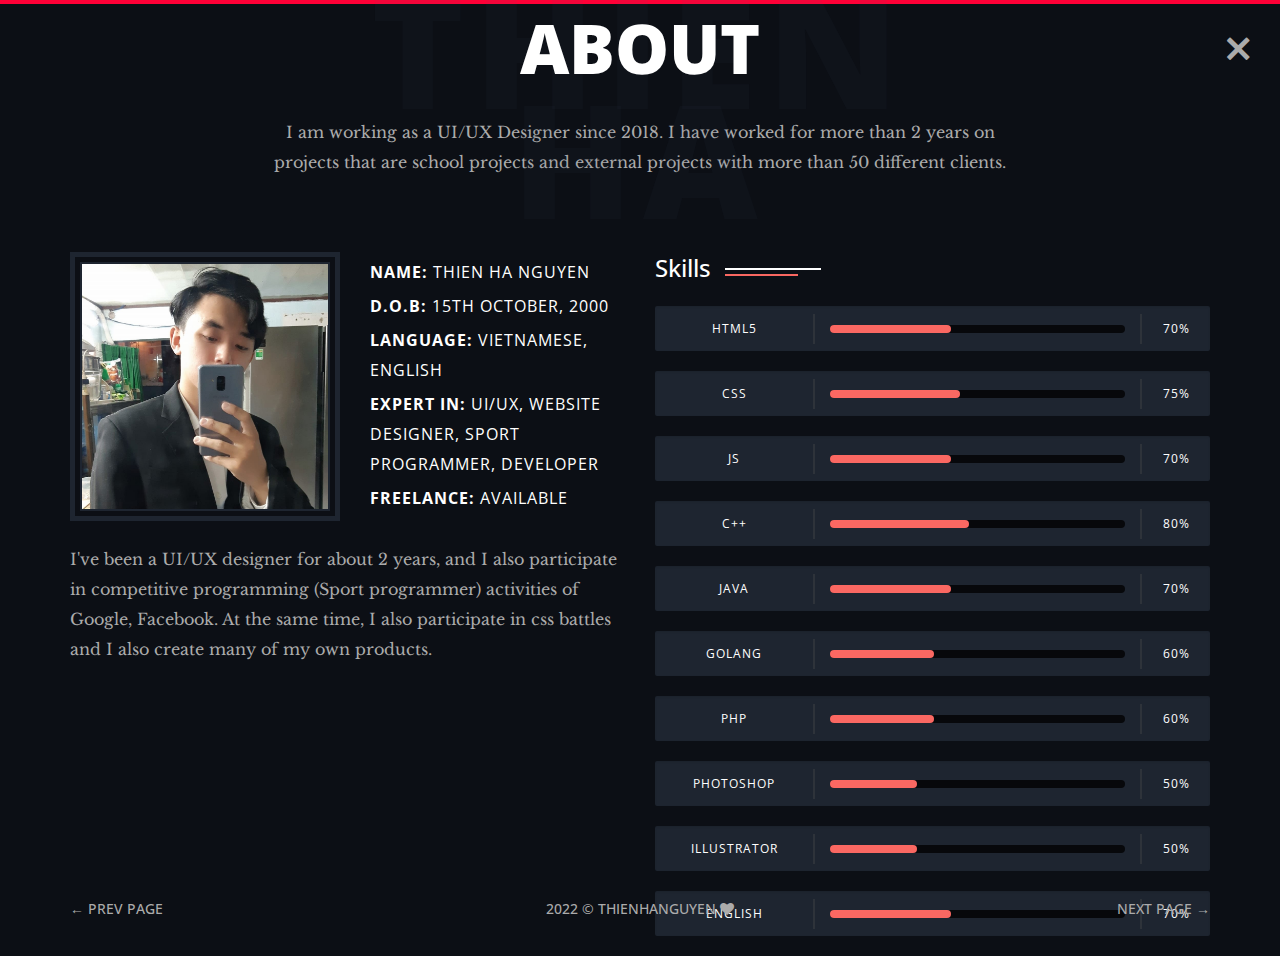
==== commit 8d210eff: "update year" ====
--- a/about.html
+++ b/about.html
@@ -173,7 +173,7 @@
                     <div class="container">
                         <div class="flex flex-middle space-between">
                             <span class="prev-page"><a href="welcome.html" class="link">&larr; Prev Page</a></span>
-                            <span class="copyright hidden-xs">2021 &copy; ThienHaNguyen <i class="fa fa-heart" aria-hidden="true"></i></span>
+                            <span class="copyright hidden-xs">2022 &copy; ThienHaNguyen <i class="fa fa-heart" aria-hidden="true"></i></span>
                             <span class="next-page"><a href="services.html" class="link">Next Page &rarr;</a></span>
                         </div>
                     </div>
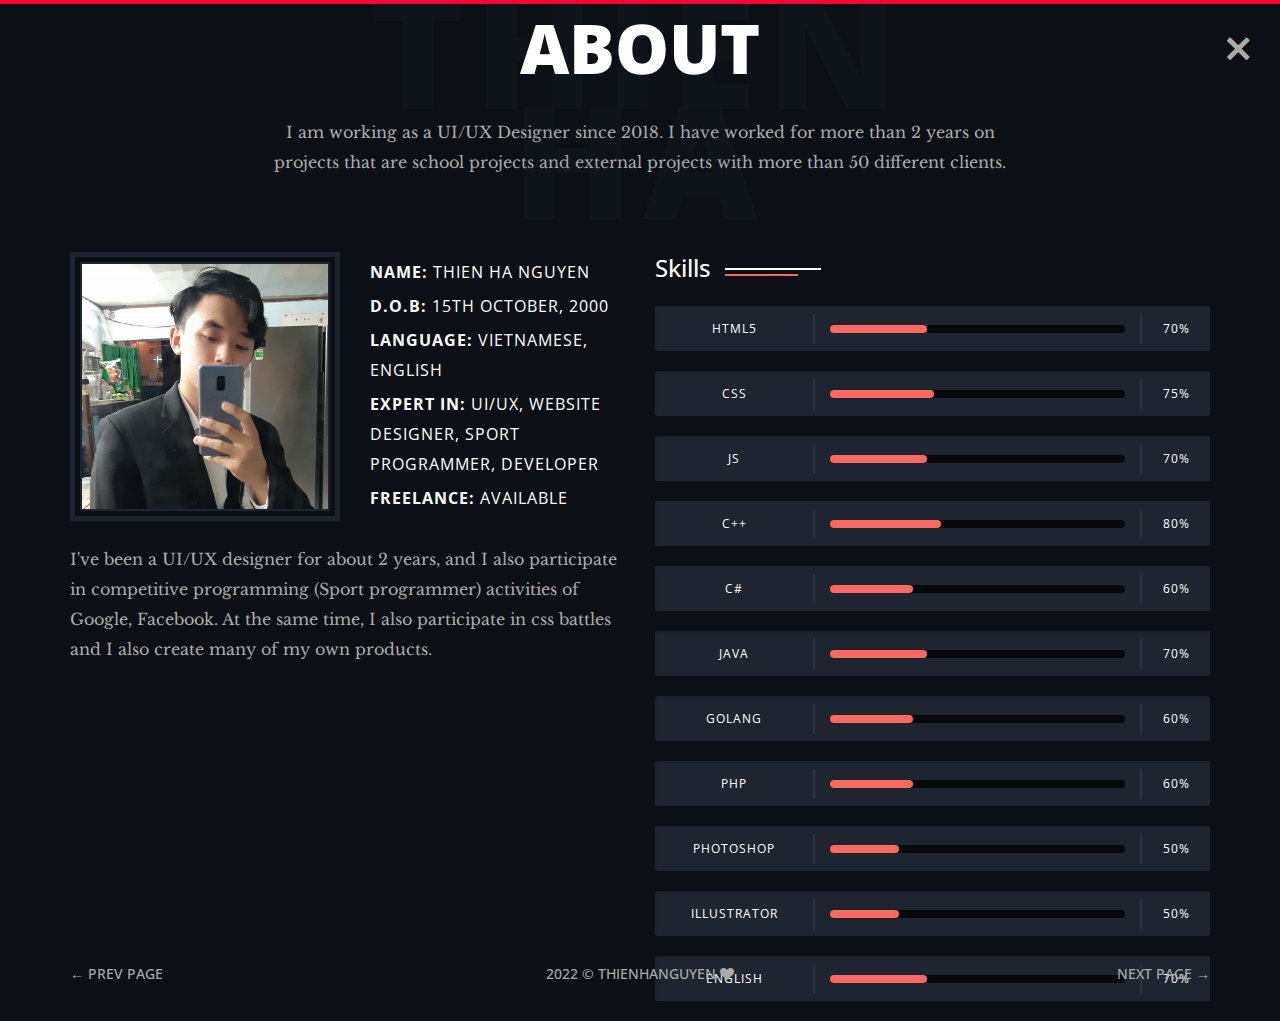
==== commit b3fa9b79: "new update" ====
--- a/about.html
+++ b/about.html
@@ -113,6 +113,14 @@
                                 </div>
                                 <!-- /.progress -->
                                 <div class="progress clear">
+                                    <div class="skill-name">C#</div>
+                                    <div class="skill-bar">
+                                        <div class="bar"></div>
+                                    </div>
+                                    <div class="skill-lavel" data-skill-value="60%"></div>
+                                </div>
+                                <!-- /.progress -->
+                                <div class="progress clear">
                                     <div class="skill-name">Java</div>
                                     <div class="skill-bar">
                                         <div class="bar"></div>
